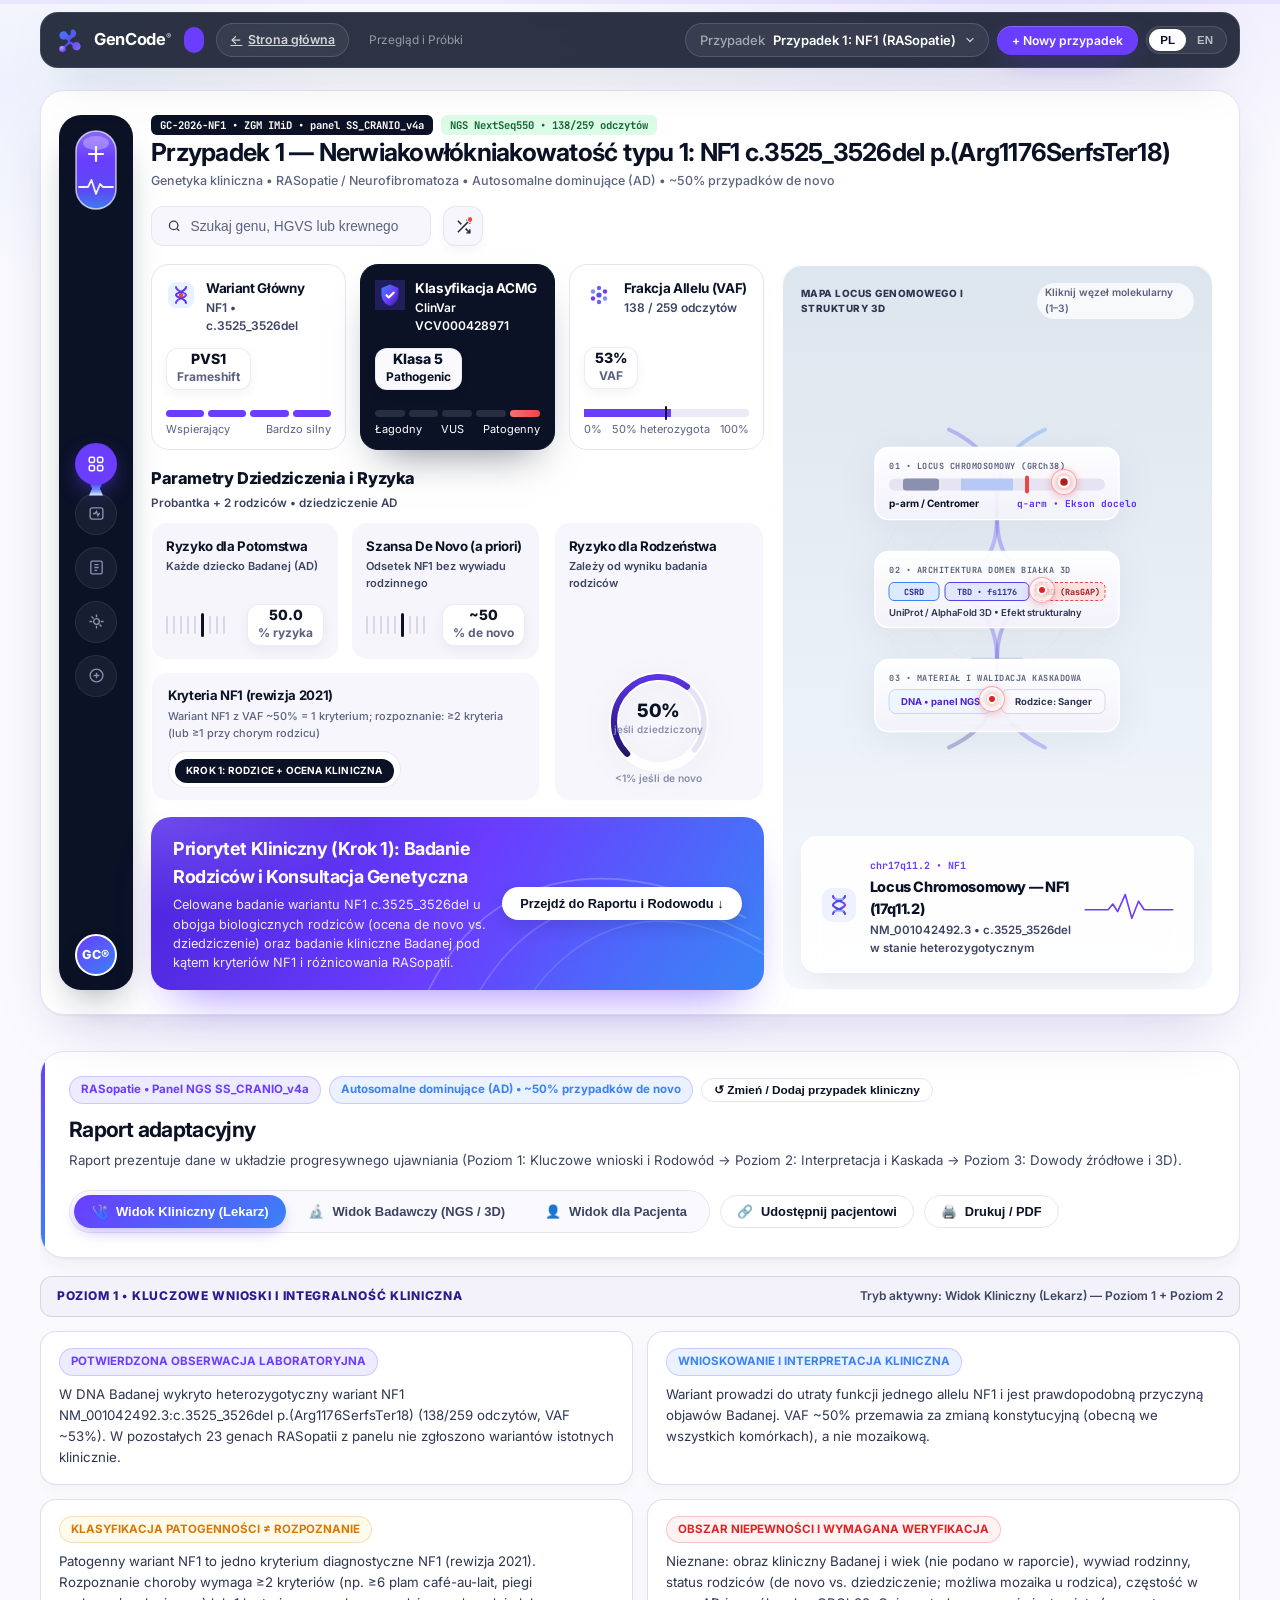
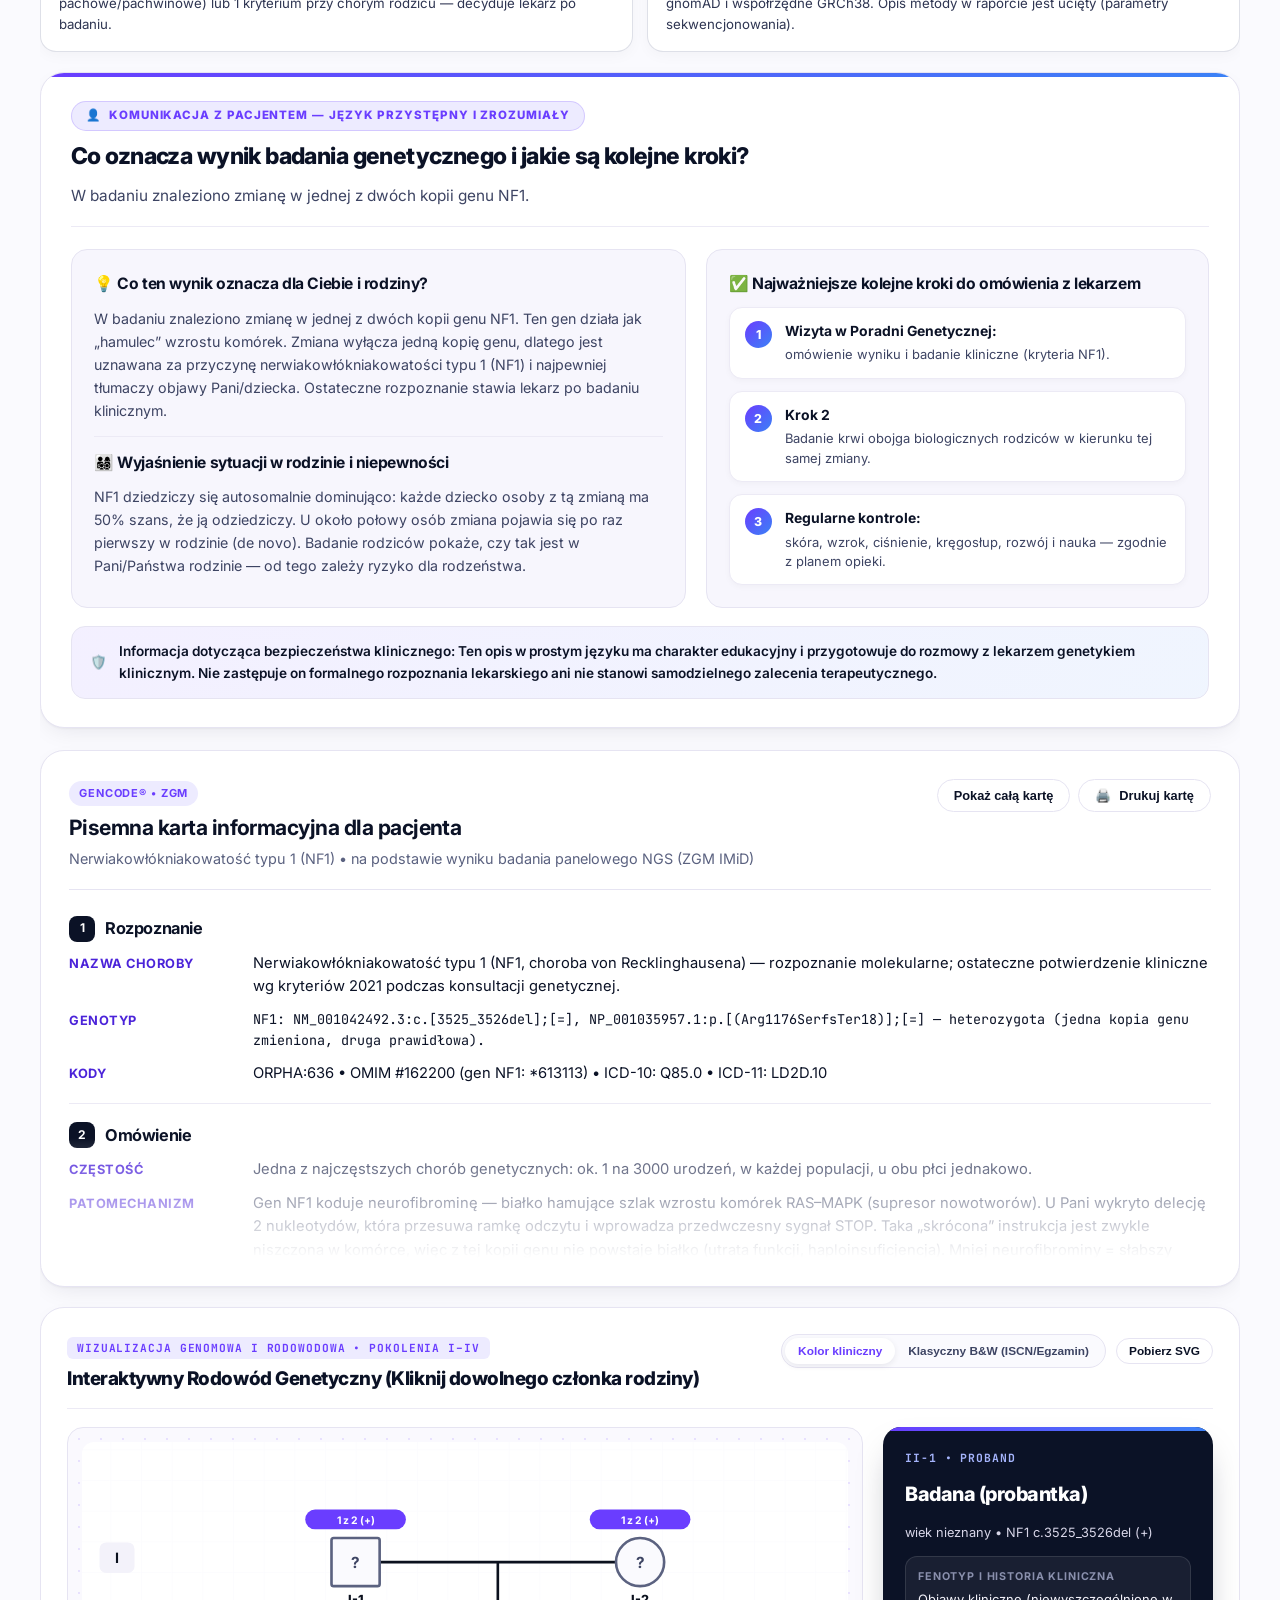
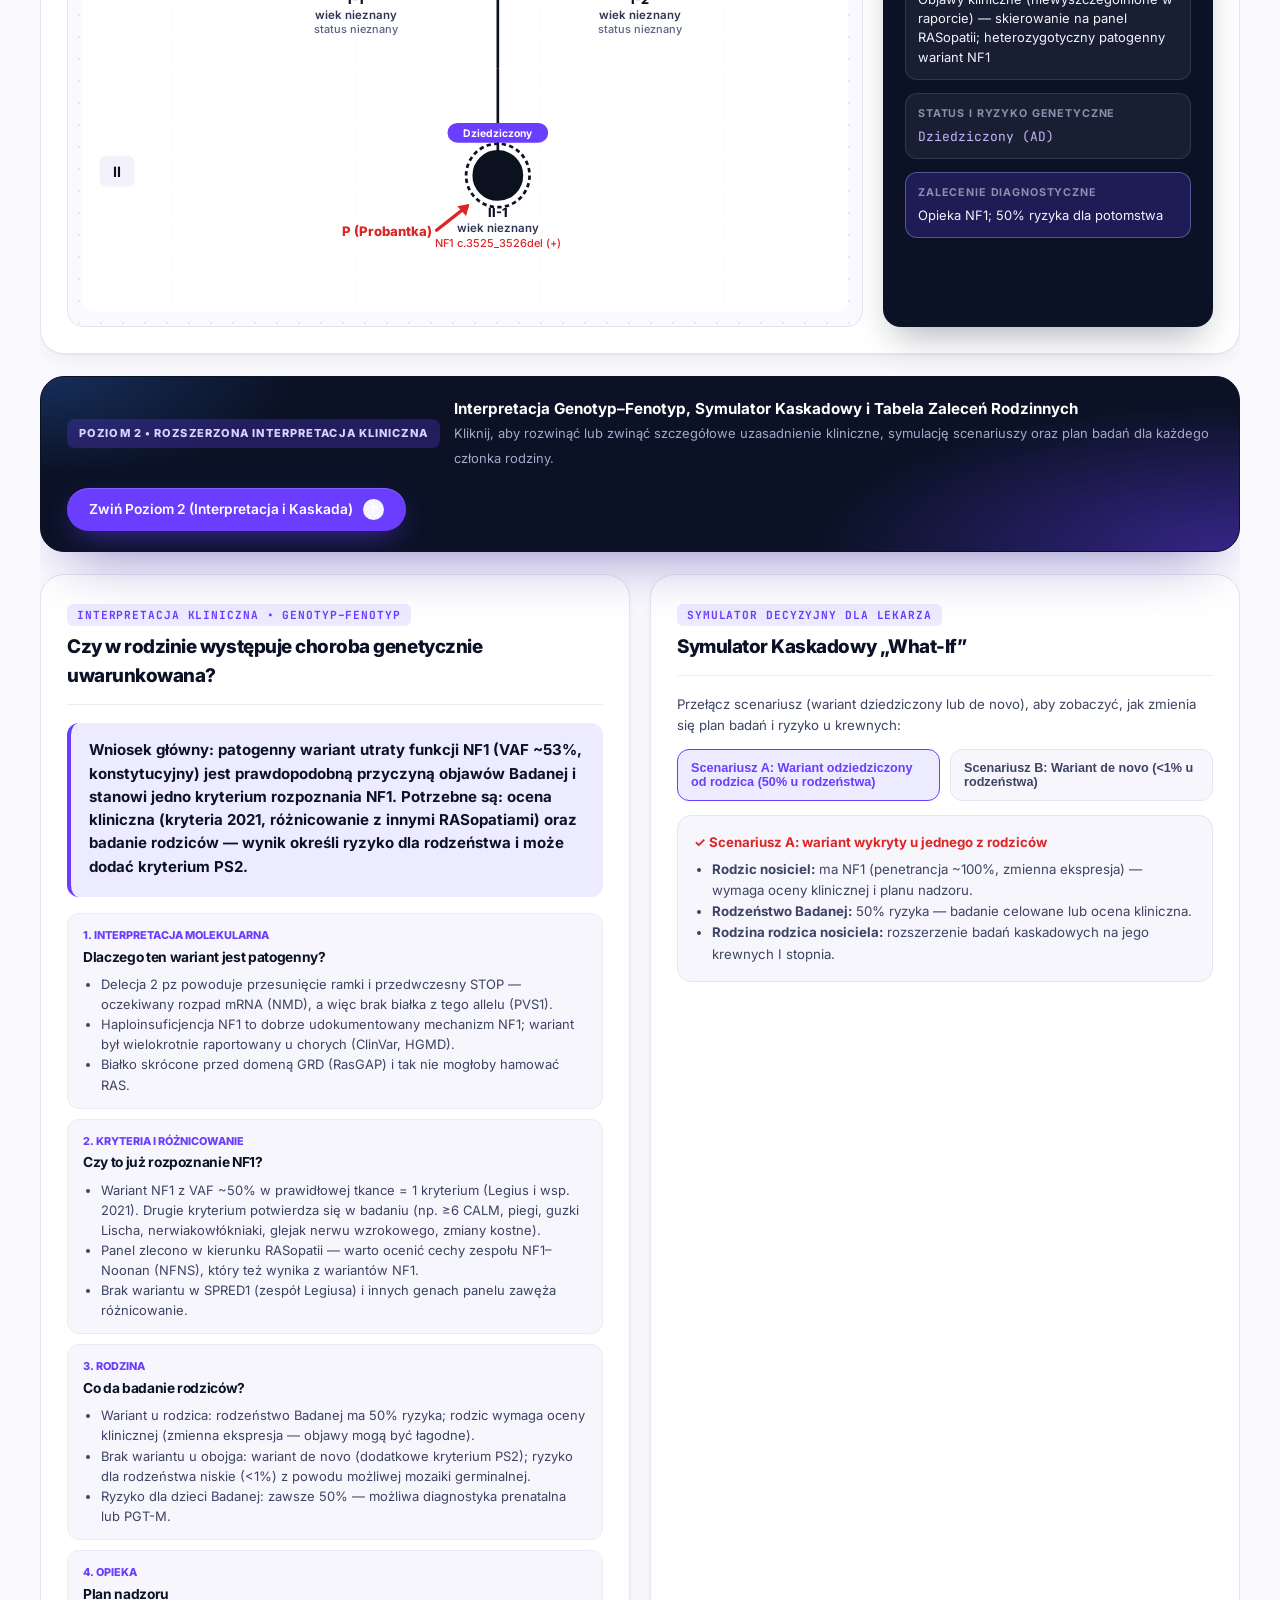
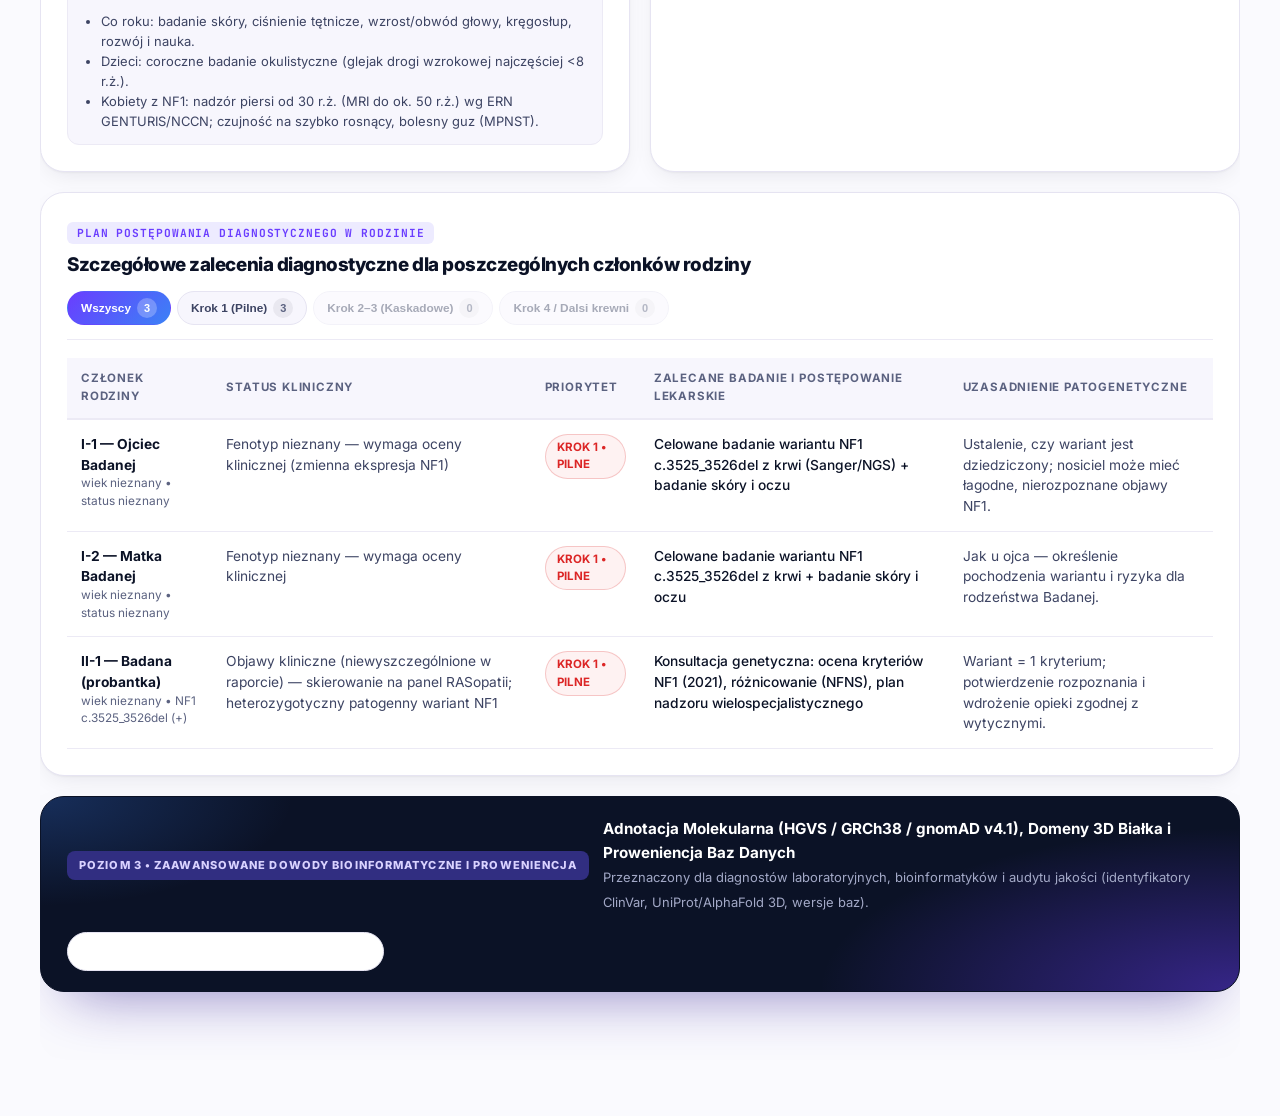
==== app.html @ 7f9340a2 "GenCode — aktualizacja strony (2026-11-07 17:16) Co-Authored-By: Claude Opus 5.5 <noreply@anthropic." ====
<!DOCTYPE html>
<html lang="pl">
<head>
  <meta charset="UTF-8" />
  <meta name="robots" content="noindex, nofollow">

  <meta name="viewport" content="width=device-width, initial-scale=1.0" />
  <title>GenCode® — Clinical Genomic Dashboard &amp; Adaptive Reporting</title>
  <link rel="preconnect" href="https://fonts.googleapis.com">
  <link rel="preconnect" href="https://fonts.gstatic.com" crossorigin>
  <link href="https://fonts.googleapis.com/css2?family=Inter:wght@300;400;500;600;700;800&family=JetBrains+Mono:wght@400;500;600;700&display=swap" rel="stylesheet">
  <link rel="stylesheet" href="./styles.css?v=gencode9" />
  <link rel="stylesheet" href="./theme-landing.css?v=5" />
</head>
<body class="mydna-body" data-scroll-dir="down">
  <!-- Top Scroll Progress Bar -->
  <div class="scroll-progress-track" aria-hidden="true">
    <div id="scroll-progress-bar" class="scroll-progress-bar"></div>
  </div>

  <!-- 3D Architectural Fluted Column Studio Backdrop -->
  <div class="mydna-studio-backdrop" aria-hidden="true">
    <div class="mydna-fluted-wall"></div>
    <div class="mydna-pillar mydna-pillar-left"></div>
    <div class="mydna-pillar mydna-pillar-left-sm"></div>
    <div class="mydna-pillar mydna-pillar-right"></div>
  </div>

  <div class="mydna-page-wrapper">
    <!-- =====================================================================
         UNIFIED GENCODE APPLICATION TOPBAR & BREADCRUMB NAVIGATION
         ===================================================================== -->
    <header class="mydna-utility-bar" aria-label="Workspace Navigation">
      <div class="mydna-util-left">
        <a href="./index.html" class="gc-nav-logo" aria-label="GenCode — strona główna">
          <svg viewBox="0 0 64 64" fill="none" aria-hidden="true"><defs><linearGradient id="gcn1" x1="10" y1="6" x2="54" y2="58" gradientUnits="userSpaceOnUse"><stop offset="0" stop-color="#3B82F6"/><stop offset=".55" stop-color="#5B4BF0"/><stop offset="1" stop-color="#8B6BFF"/></linearGradient><radialGradient id="gcn2" cx="35%" cy="30%" r="70%"><stop offset="0" stop-color="#B8A6FF"/><stop offset="1" stop-color="#6A3DFF"/></radialGradient></defs><path d="M35 8C39.97 8 44 12.03 44 17C44 20.4 42.1 23.35 39.3 24.88C34.2 27.65 30.8 30.1 29.8 32.8C29.1 34.7 31.8 37.2 37.8 38.6C40.1 37.2 42.8 36.5 45.5 36.8C50.4 37.4 54.2 41.6 54 46.6C53.8 51.8 49.4 55.9 44.2 55.6C39.6 55.3 36 51.7 35.5 47.2C34.8 41.2 30.5 39.2 26.2 42.5L21.5 47.2C20.2 48.5 18.2 48.2 17.4 46.8C16.7 45.6 17.2 44.1 18.5 43.1L23.5 38.8C26.5 36.1 25.5 31.8 20.2 30.2C18.2 31.1 15.9 31.5 13.5 31.1C8.3 30.2 4.8 25.2 5.7 20C6.6 14.8 11.6 11.3 16.8 12.2C20.2 12.8 22.9 15.1 24.1 18.1C25.8 22.2 29.5 22.1 31.8 18.2C31.2 16.9 31 15.5 31.2 14C31.7 10.5 33.1 8 35 8Z" fill="url(#gcn1)"/><circle cx="12.5" cy="52.5" r="7.5" fill="url(#gcn2)"/></svg>
          <b>GenCode<sup>®</sup></b>
        </a>
        <span class="gc-role-badge" id="gc-role-badge" hidden></span>
        <a href="./index.html" class="mydna-back-lp-pill" title="Powrót na stronę informacyjną GenCode®">
          <span>←</span>
          <span data-i18n="nav_lp">Strona główna</span>
        </a>

        <!-- Contextual Breadcrumb Trail -->
        <nav class="gc-breadcrumbs" aria-label="Breadcrumb">
          <span class="gc-bc-item" data-i18n="bc_workspace">GenCode® Workspace</span>
          <span class="gc-bc-sep" aria-hidden="true">/</span>
          <span class="gc-bc-item" id="bc-module-name" data-i18n="bc_module_overview">Przegląd i Próbki</span>
          <span class="gc-bc-sep" aria-hidden="true">/</span>
          <span class="gc-bc-item gc-bc-active" id="bc-active-case">Przypadek 1 (NF1 c.3525_3526del)</span>
        </nav>
      </div>

      <!-- Case Switcher & Actions -->
      <div class="mydna-util-right">
        <details class="gc-case-menu" id="gc-case-menu">
          <summary aria-label="Wybór przypadku klinicznego">
            <span class="gc-case-menu-k" data-i18n="case_menu_label">Przypadek</span>
            <span class="gc-case-menu-cur" id="gc-case-current">Przypadek 1: NF1 (RASopatie)</span>
            <svg width="12" height="12" viewBox="0 0 24 24" fill="none" stroke="currentColor" stroke-width="2.5" stroke-linecap="round" aria-hidden="true"><path d="M6 9l6 6 6-6"/></svg>
          </summary>
        <div class="mydna-quick-case-strip" role="group" aria-label="Wybór przypadku klinicznego">
          <button type="button" class="mydna-case-chip active" data-load-case="nf1">
            <span>🧠</span>
            <span data-i18n="tpl_nf1_short">Przypadek 1: NF1 (RASopatie)</span>
          </button>
          <button type="button" class="mydna-case-chip" data-load-case="pten">
            <span>🧩</span>
            <span data-i18n="tpl_pten_short">Przypadek 2: PTEN (zespół Cowdena)</span>
          </button>
        </div>
        </details>

        <button id="btn-open-case-modal" class="btn-accent-pill" type="button" style="padding: 7px 15px; font-size: 0.76rem;">
          <span data-i18n="btn_add_case_top">+ Nowy przypadek</span>
        </button>

        <div class="lang-switch" role="group" aria-label="Language switch">
          <button id="lang-pl" class="lang-btn active" type="button">PL</button>
          <button id="lang-en" class="lang-btn" type="button">EN</button>
        </div>
      </div>
    </header>

    <!-- =====================================================================
         GENCODE GLASSMORPHIC MONITOR ON 3D PEDESTAL
         (Preserves Reference UX/UI Architecture, Adapted 100% to GenCode Genomics)
         ===================================================================== -->
    <!-- Empty workspace (role entry without a case) -->
    <section id="gc-empty" class="gc-empty" hidden>
      <div class="gc-empty-card" data-for="clinician">
        <span class="gc-empty-kicker" data-i18n="empty_cl_kicker">WORKSPACE KLINICYSTY</span>
        <h2 data-i18n="empty_cl_title">Dodaj przypadek do analizy</h2>
        <p data-i18n="empty_cl_text">Wklej opis wywiadu lub wynik badania genetycznego — GenCode® przygotuje analizę, rodowód i raport dla pacjenta.</p>
        <div class="gc-empty-actions">
          <button type="button" id="btn-empty-add" class="btn-accent-pill" data-i18n="empty_cl_btn">+ Dodaj nowy przypadek</button>
        </div>
        <div id="gc-my-cases-list" class="gc-my-cases"></div>
        <p class="gc-empty-note" data-i18n="empty_cl_note">Przypadki zapisują się tylko w tej przeglądarce. Raport przekażesz pacjentowi przyciskiem „Udostępnij pacjentowi”.</p>
      </div>
      <div class="gc-empty-card" data-for="patient">
        <span class="gc-empty-kicker" data-i18n="empty_pt_kicker">STREFA PACJENTA</span>
        <h2 data-i18n="empty_pt_title">Otwórz swój raport</h2>
        <p data-i18n="empty_pt_text">Wklej link do raportu otrzymany od lekarza albo wybierz plik raportu (.gencode.json).</p>
        <div class="gc-share-open">
          <input id="gc-share-input" type="text" inputmode="url" autocomplete="off" placeholder="https://…?role=patient#r=…" aria-label="Link do raportu">
          <button type="button" id="btn-open-shared" class="btn-accent-pill" data-i18n="empty_pt_btn">Otwórz raport</button>
        </div>
        <label class="gc-file-btn"><input id="gc-share-file" type="file" accept=".json,application/json" hidden><span data-i18n="empty_pt_file">lub wybierz plik raportu</span></label>
        <p id="gc-share-error" class="gc-case-error" role="alert" hidden></p>
        <p class="gc-empty-note" data-i18n="empty_pt_note">Raport ma charakter informacyjny i nie zastępuje rozmowy z lekarzem genetykiem.</p>
      </div>
    </section>

    <section id="overview-pedestal-section" class="mydna-pedestal-stage" aria-label="GenCode Genomic Telemetry Monitor">
      <div class="mydna-glass-bezel">
        <div class="mydna-glass-screen">
          <!-- 1. LEFT VERTICAL MODULE SIDEBAR RAIL -->
          <aside class="mydna-sidebar" aria-label="Moduły GenCode">
            <!-- Glowing Blue-Violet GenCode Molecular Capsule Logo -->
            <a href="./index.html" class="mydna-capsule-logo" title="GenCode® — Strona główna">
              <svg viewBox="0 0 44 82" fill="none" xmlns="http://www.w3.org/2000/svg">
                <defs>
                  <linearGradient id="capsule-grad" x1="22" y1="0" x2="22" y2="82" gradientUnits="userSpaceOnUse">
                    <stop offset="0%" stop-color="#8B6BFF" />
                    <stop offset="38%" stop-color="#6A3DFF" />
                    <stop offset="75%" stop-color="#5B4BF0" />
                    <stop offset="100%" stop-color="#3B82F6" />
                  </linearGradient>
                </defs>
                <rect x="2" y="2" width="40" height="78" rx="20" fill="url(#capsule-grad)" stroke="rgba(255,255,255,0.68)" stroke-width="1.5"/>
                <ellipse cx="22" cy="14" rx="13" ry="7" fill="rgba(255,255,255,0.28)" />
                <path d="M22 18V32M15 25H29" stroke="#FFFFFF" stroke-width="2.2" stroke-linecap="round"/>
                <path d="M5 58H14L17.5 51L22 65L26 55L29 58H39" stroke="#FFFFFF" stroke-width="1.8" stroke-linecap="round" stroke-linejoin="round" opacity="0.92"/>
              </svg>
            </a>

            <!-- GenCode Module Navigation Stack with Liquid Metaball Active Bridge & Micro-Labels -->
            <nav class="mydna-nav-rail" aria-label="Nawigacja modułowa">
              <div class="mydna-metaball-group">
                <button type="button" class="mydna-rail-btn active" id="rail-btn-dashboard" data-module="Przegląd (Overview)" data-rail-label="Panel" title="1. Overview — Przegląd telemetrii i statusu próbki">
                  <svg width="18" height="18" viewBox="0 0 24 24" fill="none" stroke="currentColor" stroke-width="2">
                    <rect x="3" y="3" width="7" height="7" rx="2"/>
                    <rect x="14" y="3" width="7" height="7" rx="2"/>
                    <rect x="3" y="14" width="7" height="7" rx="2"/>
                    <rect x="14" y="14" width="7" height="7" rx="2"/>
                  </svg>
                </button>
                <div class="mydna-metaball-neck" aria-hidden="true"></div>
                <button type="button" class="mydna-rail-btn" id="rail-btn-pedigree" data-module="Wizualizacja Genomowa (Rodowód I–IV)" data-rail-label="Rodowód" title="2. Genomic Visualization — Interaktywny Rodowód I–IV">
                  <svg width="17" height="17" viewBox="0 0 24 24" fill="none" stroke="currentColor" stroke-width="1.9">
                    <rect x="3" y="4" width="18" height="16" rx="3"/>
                    <path d="M7 12h3l2-3 2 6 2-3h1"/>
                  </svg>
                </button>
              </div>

              <button type="button" class="mydna-rail-btn" id="rail-btn-patient" data-module="Raport Adaptacyjny (Poziom 1–3)" data-rail-label="Raport" title="3. Adaptive Reports — Raport Kliniczny / Badawczy / Pacjenta">
                <svg width="17" height="17" viewBox="0 0 24 24" fill="none" stroke="currentColor" stroke-width="1.9">
                  <rect x="4" y="3" width="16" height="18" rx="2"/>
                  <path d="M9 8h6M9 12h6M9 16h4"/>
                </svg>
              </button>

              <button type="button" class="mydna-rail-btn" id="rail-btn-doctor" data-module="Interpretacja i Symulator Kaskadowy" data-rail-label="Kaskada" title="4. Interpretation & Cascade Simulator — Analiza Guz vs. Krew i Plan Rodzinny">
                <svg width="17" height="17" viewBox="0 0 24 24" fill="none" stroke="currentColor" stroke-width="1.9">
                  <path d="M12 2v4M12 18v4M4.93 4.93l2.83 2.83M16.24 16.24l2.83 2.83M2 12h4M18 12h4"/>
                  <circle cx="12" cy="12" r="4"/>
                </svg>
              </button>

              <button type="button" class="mydna-rail-btn" id="rail-btn-add" data-module="Rejestracja Próbki / Przypadku" data-rail-label="Próbki" title="5. Samples & Cases — Dodaj lub zmień przypadek kliniczny">
                <svg width="17" height="17" viewBox="0 0 24 24" fill="none" stroke="currentColor" stroke-width="1.9">
                  <path d="M12 21a9 9 0 1 0 0-18 9 9 0 0 0 0 18Z"/>
                  <path d="M8 12h8M12 8v8"/>
                </svg>
              </button>
            </nav>

            <!-- Bottom GenCode System Status Emblem (No Person Photo) -->
            <div class="mydna-avatar-wrap" title="GenCode® Clinical Decision Support Engine v4">
              <div class="mydna-avatar-img" style="display:flex; align-items:center; justify-content:center; background:linear-gradient(135deg, #0B1226 0%, #6A3DFF 100%); color:#FFFFFF; font-family:'Inter',sans-serif; font-size:0.78rem; font-weight:800; letter-spacing:0.03em;">
                GC®
              </div>
            </div>
          </aside>

          <!-- 2. MAIN GLASS DASHBOARD CONTENT AREA (GenCode Genomic Telemetry) -->
          <div class="mydna-main-area">
            <!-- Top Case Header & Genomic Search Bar -->
            <div class="mydna-topbar">
              <div class="mydna-greeting">
                <div style="display:flex; align-items:center; gap:8px; flex-wrap:wrap; margin-bottom:3px;">
                  <span class="gc-sample-pill" id="mydna-sample-code">GC-2026-Z11 • SMP-FFPE-8841</span>
                  <span class="gc-qc-pill" id="mydna-qc-pill">QC PASS • 540× NGS</span>
                </div>
                <h1 id="mydna-greeting-title">Przypadek 1 — Nerwiakowłókniakowatość typu 1: NF1 c.3525_3526del p.(Arg1176SerfsTer18)</h1>
                <p id="mydna-greeting-sub">Genetyka kliniczna • RASopatie / Neurofibromatoza • Autosomalne dominujące (AD)</p>
              </div>

              <div class="mydna-topbar-right">
                <label class="mydna-search-box" for="mydna-search-input">
                  <svg width="16" height="16" viewBox="0 0 24 24" fill="none" stroke="#374151" stroke-width="2.2">
                    <circle cx="11" cy="11" r="7"/>
                    <path d="M20 20l-3.5-3.5"/>
                  </svg>
                  <input id="mydna-search-input" type="search" placeholder="Szukaj genu, HGVS lub krewnego (np. I-1, NF1, PTEN)..." autocomplete="off" />
                </label>

                <button type="button" class="mydna-bell-btn" id="btn-trigger-case-switch" title="Przełącz przypadek (NF1 ↔ PTEN)">
                  <svg width="17" height="17" viewBox="0 0 24 24" fill="none" stroke="#1F2937" stroke-width="2">
                    <path d="M16 3h5v5M4 20L21 3M21 16v5h-5M15 15l6 6M4 4l5 5"/>
                  </svg>
                  <span class="mydna-bell-dot"></span>
                </button>
              </div>
            </div>

            <!-- 2-COLUMN BENTO STAGE (Left Genomic/Pedigree Telemetry + Right 3D Anatomy Locus Map) -->
            <div class="mydna-bento-stage">
              <!-- LEFT COLUMN -->
              <div class="mydna-left-col">
                <!-- Row 1: 3 Primary Variant & Classification Telemetry Cards -->
                <div class="mydna-vitals-row">
                  <!-- Card 1: Primary Variant & Consequence -->
                  <article class="mydna-vital-card" id="vital-card-temp" title="Kliknij, aby przejść do szczegółów wariantu">
                    <div class="mydna-vital-head">
                      <div class="mydna-vital-icon">
                        <svg width="26" height="26" viewBox="0 0 26 26" fill="none" aria-hidden="true">
                          <rect width="26" height="26" rx="8" fill="#DBEAFE" opacity="0.65"/>
                          <path d="M8 5C8 10 18 10 18 13C18 16 8 16 8 21" stroke="#6A3DFF" stroke-width="2" stroke-linecap="round"/>
                          <path d="M18 5C18 10 8 10 8 13C8 16 18 16 18 21" stroke="#5A2FF0" stroke-width="2" stroke-linecap="round"/>
                          <circle cx="13" cy="13" r="2.3" fill="#EF4444"/>
                        </svg>
                      </div>
                      <div>
                        <h3 id="vital-1-title">Wariant Główny</h3>
                        <span id="vital-1-sub">NF1 • c.3525_3526del</span>
                      </div>
                    </div>
                    <div class="mydna-vital-Foot">
                      <div class="gc-viz" aria-hidden="true"></div>
                      <div class="mydna-vital-badge">
                        <strong id="vital-1-val">PVS1</strong>
                        <small id="vital-1-unit">Stop-Gain</small>
                      </div>
                    </div>
                  </article>

                  <!-- Card 2: ACMG / ClinVar Classification (Elevated White Card) -->
                  <article class="mydna-vital-card mydna-vital-card-elevated" id="vital-card-hr" title="Kliknij, aby otworzyć kryteria ACMG i ClinVar">
                    <div class="mydna-vital-head">
                      <div class="mydna-vital-icon">
                        <svg width="26" height="26" viewBox="0 0 26 26" fill="none" aria-hidden="true">
                          <defs>
                            <linearGradient id="acmgShieldGrad" x1="0%" y1="0%" x2="100%" y2="100%">
                              <stop offset="0%" stop-color="#3B82F6"/>
                              <stop offset="55%" stop-color="#6A3DFF"/>
                              <stop offset="100%" stop-color="#2E1A8F"/>
                            </linearGradient>
                          </defs>
                          <path d="M13 2.5L21.5 6V12.5C21.5 18.2 17.9 22.4 13 24C8.1 22.4 4.5 18.2 4.5 12.5V6L13 2.5Z" fill="url(#acmgShieldGrad)"/>
                          <path d="M9.5 13.2L11.8 15.5L16.8 10.5" stroke="#FFFFFF" stroke-width="2.1" stroke-linecap="round" stroke-linejoin="round"/>
                        </svg>
                      </div>
                      <div>
                        <h3 id="vital-2-title">Klasyfikacja ACMG</h3>
                        <span id="vital-2-sub">ClinVar VCV000428971</span>
                      </div>
                    </div>
                    <div class="mydna-vital-Foot">
                      <div class="gc-viz" aria-hidden="true"></div>
                      <div class="mydna-vital-badge mydna-vital-badge-soft">
                        <strong id="vital-2-val">Klasa 5</strong>
                        <small id="vital-2-unit">Pathogenic</small>
                      </div>
                    </div>
                  </article>

                  <!-- Card 3: Sample Origin & Germline Prior Probability -->
                  <article class="mydna-vital-card" id="vital-card-glucose" title="Kliknij, aby przejść do symulatora kaskadowego">
                    <div class="mydna-vital-head">
                      <div class="mydna-vital-icon">
                        <svg width="26" height="26" viewBox="0 0 26 26" fill="none">
                          <circle cx="13" cy="13" r="2.6" fill="#5B4BF0"/>
                          <circle cx="13" cy="6" r="2.2" fill="#6366F1"/>
                          <circle cx="13" cy="20" r="2.2" fill="#6366F1"/>
                          <circle cx="7" cy="9.5" r="2.2" fill="#818CF8"/>
                          <circle cx="19" cy="9.5" r="2.2" fill="#6A3DFF"/>
                          <circle cx="7" cy="16.5" r="2.2" fill="#6A3DFF"/>
                          <circle cx="19" cy="16.5" r="2.2" fill="#818CF8"/>
                        </svg>
                      </div>
                      <div>
                        <h3 id="vital-3-title">Frakcja Allelu (VAF)</h3>
                        <span id="vital-3-sub">138 / 259 odczytów</span>
                      </div>
                    </div>
                    <div class="mydna-vital-Foot">
                      <div class="gc-viz" aria-hidden="true"></div>
                      <div class="mydna-vital-badge">
                        <strong id="vital-3-val">70–75%</strong>
                        <small id="vital-3-unit">a priori</small>
                      </div>
                    </div>
                  </article>
                </div>

                <!-- Row 2: Molecular & Pedigree Parameters Section -->
                <div class="mydna-conditions-block">
                  <div class="mydna-conditions-header">
                    <div>
                      <h2 id="conditions-heading">Parametry Molekularne i Rodowodowe</h2>
                      <span id="conditions-subcount">4 pokolenia (I–IV) • 14 członków rodziny • 2 tory genetyczne</span>
                    </div>
                  </div>

                  <div class="mydna-conditions-grid">
                    <!-- Left Sub-Column (gnomAD Rarity + 3D Protein Truncation + Dual-Track Inheritance Pill) -->
                    <div class="mydna-cond-left-stack">
                      <div class="mydna-cond-pair">
                        <!-- Sub-Card 1: Population Frequency (gnomAD v4) -->
                        <article class="mydna-cond-card">
                          <div class="mydna-cond-top">
                            <h4 id="cond-1-title">Częstość gnomAD v4</h4>
                            <span id="cond-1-sub">Kryterium PM2_Supporting</span>
                          </div>
                          <div class="mydna-cond-ruler-row">
                            <div class="mydna-ruler-bars" id="cond-1-ruler" aria-hidden="true">
                              <span></span><span class="active"></span><span></span><span></span><span></span><span></span><span></span><span></span><span></span>
                            </div>
                            <div class="mydna-vital-badge">
                              <strong id="cond-1-val">0.0014</strong>
                              <small id="cond-1-unit">% AF</small>
                            </div>
                          </div>
                        </article>

                        <!-- Sub-Card 2: 3D Protein Structure Truncation -->
                        <article class="mydna-cond-card">
                          <div class="mydna-cond-top">
                            <h4 id="cond-2-title">Struktura Białka 3D</h4>
                            <span id="cond-2-sub">Kodon STOP: aa 1203 / 1863</span>
                          </div>
                          <div class="mydna-cond-ruler-row">
                            <div class="mydna-ruler-bars" id="cond-2-ruler" aria-hidden="true">
                              <span></span><span></span><span></span><span></span><span></span><span></span><span class="active"></span><span></span><span></span>
                            </div>
                            <div class="mydna-vital-badge">
                              <strong id="cond-2-val">-35.4</strong>
                              <small id="cond-2-unit">% łańcucha</small>
                            </div>
                          </div>
                        </article>
                      </div>

                      <!-- Wide Pill Card: Inheritance Model & 2nd Family Track -->
                      <article class="mydna-sleep-card">
                        <div>
                          <h4 id="cond-sleep-title">Model Dziedziczenia i II Tor w Rodzinie</h4>
                          <span id="cond-sleep-sub">AD (niepełna penetracja) + 3× poronienie samoistne (II-6)</span>
                        </div>
                        <div class="mydna-sleep-track">
                          <span class="mydna-sleep-pill" id="cond-sleep-pill">KROK 1: RODZICE + OCENA KLINICZNA</span>
                        </div>
                      </article>
                    </div>

                    <!-- Right Tall Cascade Testing Risk Card with Circular Arc Gauge -->
                    <article class="mydna-activity-card">
                      <div class="mydna-cond-top">
                        <h4 id="cond-act-title">Ryzyko Kaskadowe</h4>
                        <span id="cond-act-sub">Krewni I stopnia (jeśli krew +)</span>
                      </div>

                      <div class="mydna-gauge-wrap">
                        <svg class="mydna-gauge-svg" viewBox="0 0 130 130">
                          <defs>
                            <linearGradient id="mydna-arc-grad" x1="0%" y1="100%" x2="100%" y2="0%">
                              <stop offset="0%" stop-color="#6A3DFF"/>
                              <stop offset="60%" stop-color="#2E1A8F"/>
                              <stop offset="100%" stop-color="#0B1226"/>
                            </linearGradient>
                          </defs>
                          <circle cx="65" cy="65" r="48" fill="none" stroke="rgba(255,255,255,0.85)" stroke-width="10"/>
                          <circle
                            cx="65"
                            cy="65"
                            r="48"
                            fill="none"
                            stroke="#E6E4F2"
                            stroke-width="6"
                            stroke-dasharray="220 302"
                            stroke-dashoffset="0"
                            stroke-linecap="round"
                            transform="rotate(135 65 65)"
                          />
                          <circle
                            id="mydna-activity-arc"
                            cx="65"
                            cy="65"
                            r="48"
                            fill="none"
                            stroke="url(#mydna-arc-grad)"
                            stroke-width="6.5"
                            stroke-dasharray="145 302"
                            stroke-dashoffset="0"
                            stroke-linecap="round"
                            transform="rotate(135 65 65)"
                          />
                        </svg>
                        <div class="mydna-gauge-center">
                          <strong id="cond-act-val">50%</strong>
                          <small id="cond-act-unit">Ryzyko AD</small>
                        </div>
                        <div class="mydna-gauge-Target" id="cond-act-target">4 krewnych I° w Kroku 2–3</div>
                      </div>
                    </article>
                  </div>
                </div>

                <!-- Row 3: Clinical Priority Action Banner -->
                <div class="mydna-relax-banner">
                  <svg class="mydna-relax-waves" viewBox="0 0 400 120" fill="none" aria-hidden="true">
                    <path d="M180 120 C220 40, 300 20, 400 70" stroke="rgba(255,255,255,0.22)" stroke-width="1.2"/>
                    <path d="M210 130 C250 55, 320 35, 410 85" stroke="rgba(255,255,255,0.16)" stroke-width="1.2"/>
                    <path d="M240 140 C280 70, 345 50, 420 100" stroke="rgba(255,255,255,0.12)" stroke-width="1.2"/>
                  </svg>
                  <div class="mydna-relax-text" style="max-width: 390px;">
                    <h3 id="relax-banner-title">Priorytet Kliniczny (Krok 1): Badanie Rodziców i Konsultacja Genetyczna</h3>
                    <p id="relax-banner-desc">
                      Celowane badanie wariantu NF1 c.3525_3526del u obojga biologicznych rodziców oraz badanie kliniczne Badanej pod kątem kryteriów NF1.
                    </p>
                  </div>
                  <button type="button" class="mydna-relax-btn" id="btn-relax-action">
                    Przejdź do Raportu i Rodowodu ↓
                  </button>
                </div>
              </div>

              <!-- RIGHT COLUMN: GENCODE 3D GENOMIC LOCUS & PROTEIN DOMAIN ARCHITECTURE VIEWER (NO PERSON) -->
              <div class="mydna-anatomy-col">
                <div class="mydna-anatomy-stage">
                  <div class="gc-anat-header">
                    <span class="gc-anat-tag" id="anatomy-stage-tag">MAPA LOCUS GENOMOWEGO I STRUKTURY 3D</span>
                    <span class="gc-anat-hint" data-i18n="anat_click_hint">Kliknij węzeł molekularny (1–3)</span>
                  </div>

                  <div class="mydna-body-figure-wrap gc-molecular-stage-wrap">
                    <!-- Clean Vector Genomic & 3D Protein Domain Architecture Diagram -->
                    <svg
                      class="gc-molecular-locus-svg"
                      viewBox="0 0 280 370"
                      fill="none"
                      xmlns="http://www.w3.org/2000/svg"
                      aria-label="Schemat locus chromosomowego, architektury domen białkowych 3D i materiału diagnostycznego"
                    >
                      <defs>
                        <linearGradient id="gcHelixRailA" x1="0" y1="0" x2="280" y2="370" gradientUnits="userSpaceOnUse">
                          <stop offset="0%" stop-color="#6A3DFF"/>
                          <stop offset="55%" stop-color="#4F46E5"/>
                          <stop offset="100%" stop-color="#0B1226"/>
                        </linearGradient>
                        <linearGradient id="gcHelixRailB" x1="280" y1="0" x2="0" y2="370" gradientUnits="userSpaceOnUse">
                          <stop offset="0%" stop-color="#38BDF8"/>
                          <stop offset="50%" stop-color="#6A3DFF"/>
                          <stop offset="100%" stop-color="#6366F1"/>
                        </linearGradient>
                        <linearGradient id="gcNodeCardBg" x1="0" y1="0" x2="0" y2="1">
                          <stop offset="0%" stop-color="#FFFFFF" stop-opacity="0.96"/>
                          <stop offset="100%" stop-color="#F3F2FA" stop-opacity="0.92"/>
                        </linearGradient>
                      </defs>

                      <!-- Subtle Scientific Grid Rings -->
                      <circle cx="140" cy="185" r="118" stroke="#D8D6E8" stroke-opacity="0.45" stroke-dasharray="3 5"/>
                      <circle cx="140" cy="185" r="78" stroke="#D8D6E8" stroke-opacity="0.35"/>

                      <!-- Vertical 3D Double-Helix Backbone Connecting the 3 Molecular Tiers -->
                      <path
                        d="M92 26 C188 72, 92 138, 188 185 C92 232, 188 298, 92 344"
                        stroke="url(#gcHelixRailA)"
                        stroke-width="4"
                        stroke-linecap="round"
                        opacity="0.32"
                      />
                      <path
                        d="M188 26 C92 72, 188 138, 92 185 C188 232, 92 298, 188 344"
                        stroke="url(#gcHelixRailB)"
                        stroke-width="4"
                        stroke-linecap="round"
                        opacity="0.32"
                      />

                      <!-- Base-Pair Rungs Across the Helix -->
                      <g stroke="#8A90AD" stroke-width="1.5" stroke-linecap="round" opacity="0.4">
                        <line x1="108" y1="48" x2="172" y2="48"/>
                        <line x1="115" y1="115" x2="165" y2="115"/>
                        <line x1="106" y1="158" x2="174" y2="158"/>
                        <line x1="106" y1="214" x2="174" y2="214"/>
                        <line x1="115" y1="255" x2="165" y2="255"/>
                        <line x1="108" y1="322" x2="172" y2="322"/>
                      </g>

                      <!-- TIER 1: CHROMOSOMAL LOCUS & EXON MAP -->
                      <g transform="translate(18, 44)">
                        <rect width="244" height="72" rx="14" fill="url(#gcNodeCardBg)" stroke="#FFFFFF" stroke-width="1.5"/>
                        <text x="14" y="21" fill="#5B6280" font-family="JetBrains Mono, monospace" font-size="8.5" font-weight="700" letter-spacing="0.06em">01 • LOCUS CHROMOSOMOWY (GRCh38)</text>
                        <!-- Chromosome Ideogram Bar -->
                        <rect x="14" y="31" width="216" height="12" rx="6" fill="#E6E4F2"/>
                        <rect x="28" y="31" width="36" height="12" rx="3" fill="#8A90AD"/>
                        <rect x="86" y="31" width="52" height="12" fill="#3B82F6" opacity="0.28"/>
                        <!-- Variant Locus Marker Line -->
                        <rect x="150" y="28" width="4" height="18" rx="2" fill="#EF4444"/>
                        <text x="14" y="59" fill="#0B1226" font-family="Inter, sans-serif" font-size="10" font-weight="700">p-arm / Centromer</text>
                        <text x="142" y="59" fill="#5A2FF0" font-family="JetBrains Mono, monospace" font-size="9.5" font-weight="700">q-arm • Ekson docelowy</text>
                      </g>

                      <!-- TIER 2: 3D PROTEIN DOMAIN ARCHITECTURE & STOP-GAIN / FOLDING SITE -->
                      <g transform="translate(18, 148)">
                        <rect width="244" height="76" rx="14" fill="url(#gcNodeCardBg)" stroke="#FFFFFF" stroke-width="1.5"/>
                        <text x="14" y="21" fill="#5B6280" font-family="JetBrains Mono, monospace" font-size="8.5" font-weight="700" letter-spacing="0.06em">02 • ARCHITEKTURA DOMEN BIAŁKA 3D</text>
                        <!-- Domain Pills -->
                        <rect x="14" y="31" width="50" height="18" rx="5" fill="#DBEAFE" stroke="#3B82F6" stroke-width="1"/>
                        <text x="39" y="43" text-anchor="middle" fill="#2E1A8F" font-family="JetBrains Mono, monospace" font-size="8.5" font-weight="700" id="lm-d1">RING/TMD</text>

                        <rect x="70" y="31" width="84" height="18" rx="5" fill="#E0E7FF" stroke="#4F46E5" stroke-width="1"/>
                        <text x="112" y="43" text-anchor="middle" fill="#312E81" font-family="JetBrains Mono, monospace" font-size="8.5" font-weight="700" id="lm-d2">COILED / NBD1</text>

                        <rect x="160" y="31" width="70" height="18" rx="5" fill="#FEE2E2" stroke="#EF4444" stroke-width="1" stroke-dasharray="3 2"/>
                        <text x="195" y="43" text-anchor="middle" fill="#991B1B" font-family="JetBrains Mono, monospace" font-size="8.5" font-weight="700" id="lm-d3">BRCT / R-DOM</text>

                        <text x="14" y="64" fill="#2E3552" font-family="Inter, sans-serif" font-size="9.5" font-weight="600">UniProt / AlphaFold 3D • Efekt strukturalny</text>
                      </g>

                      <!-- TIER 3: DIAGNOSTIC MATERIAL & CASCADE VERIFICATION -->
                      <g transform="translate(18, 256)">
                        <rect width="244" height="72" rx="14" fill="url(#gcNodeCardBg)" stroke="#FFFFFF" stroke-width="1.5"/>
                        <text x="14" y="21" fill="#5B6280" font-family="JetBrains Mono, monospace" font-size="8.5" font-weight="700" letter-spacing="0.06em">03 • MATERIAŁ I WALIDACJA KASKADOWA</text>
                        <rect x="14" y="30" width="102" height="24" rx="7" fill="#EFF6FF" stroke="#BFDBFE"/>
                        <text x="65" y="45" text-anchor="middle" fill="#4B23D9" font-family="Inter, sans-serif" font-size="9.5" font-weight="700" id="lm-s1">Krew (EDTA) • NGS</text>
                        <rect x="126" y="30" width="104" height="24" rx="7" fill="#FAFAFE" stroke="#D8D6E8"/>
                        <text x="178" y="45" text-anchor="middle" fill="#2E3552" font-family="Inter, sans-serif" font-size="9.5" font-weight="700" id="lm-s2">Sanger / Kariotyp</text>
                      </g>
                    </svg>

                    <!-- Interactive Pulsing Genomic Locus Hotspots (1–3) -->
                    <button
                      type="button"
                      class="mydna-hotspot active"
                      id="hotspot-1"
                      style="top: 21.5%; left: 74%;"
                      data-hotspot-title="Locus Chromosomowy — NF1 (17q11.2)"
                      data-hotspot-sub="NM_001042492.3 • c.3525_3526del w stanie heterozygotycznym"
                      data-hotspot-locus="chr17q11.2 • NF1"
                      aria-label="Węzeł molekularny 1"
                    >
                      <span class="mydna-hotspot-ring"></span>
                      <span class="mydna-hotspot-dot"></span>
                    </button>

                    <button
                      type="button"
                      class="mydna-hotspot"
                      id="hotspot-2"
                      style="top: 50.5%; left: 66%;"
                      data-hotspot-title="Domena 3D Białka — Kodon STOP (aa 1203)"
                      data-hotspot-sub="Utrata domen C-końcowych BRCT1/BRCT2 oraz sygnału NLS (-35.4% łańcucha)"
                      data-hotspot-locus="NM_007294.4:c.3607C>T"
                      aria-label="Węzeł molekularny 2"
                    >
                      <span class="mydna-hotspot-ring"></span>
                      <span class="mydna-hotspot-dot"></span>
                    </button>

                    <button
                      type="button"
                      class="mydna-hotspot"
                      id="hotspot-3"
                      style="top: 79.5%; left: 48%;"
                      data-hotspot-title="Segregacja — Badanie Rodziców"
                      data-hotspot-sub="Ustalenie, czy wariant powstał de novo (I-1, I-2)"
                      data-hotspot-locus="de novo vs. AD"
                      aria-label="Węzeł molekularny 3"
                    >
                      <span class="mydna-hotspot-ring"></span>
                      <span class="mydna-hotspot-dot"></span>
                    </button>
                  </div>

                  <!-- Bottom Floating Glass Molecular Locus Card -->
                  <div class="mydna-anatomy-floating-card">
                    <div class="mydna-anat-card-left">
                      <div class="mydna-anat-heart-icon">
                        <svg width="34" height="34" viewBox="0 0 34 34" fill="none" aria-hidden="true">
                          <rect width="34" height="34" rx="10" fill="#EEF2FF"/>
                          <path d="M11 8C11 13 23 13 23 17C23 21 11 21 11 26" stroke="#6A3DFF" stroke-width="2.2" stroke-linecap="round"/>
                          <path d="M23 8C23 13 11 13 11 17C11 21 23 21 23 26" stroke="#4F46E5" stroke-width="2.2" stroke-linecap="round"/>
                          <line x1="13" y1="11" x2="21" y2="11" stroke="#93C5FD" stroke-width="1.5" stroke-linecap="round"/>
                          <line x1="13" y1="23" x2="21" y2="23" stroke="#93C5FD" stroke-width="1.5" stroke-linecap="round"/>
                        </svg>
                      </div>
                      <div class="mydna-anat-card-copy">
                        <span class="gc-locus-micro" id="anatomy-card-locus">chr17q11.2 • NF1</span>
                        <h4 id="anatomy-card-title">Locus Chromosomowy — NF1 (17q11.2)</h4>
                        <span id="anatomy-card-sub">GRCh38: chr17:43091983 G&gt;A • Wariant nonsensowny PVS1</span>
                      </div>
                    </div>

                    <svg class="mydna-anat-ecg" viewBox="0 0 96 40" fill="none" aria-hidden="true">
                      <path d="M2 25 H26 L31 19 L36 27 L44 9 L51 34 L58 16 L64 25 H94" stroke="#6A3DFF" stroke-width="1.7" stroke-linecap="round" stroke-linejoin="round"/>
                    </svg>
                  </div>
                </div>
              </div>
            </div>
          </div>
        </div>
      </div>

      <!-- 3-TIER SCULPTURAL WHITE CYLINDRICAL 3D PEDESTAL WITH BLUE UNDERGLOW -->
      <div class="mydna-pedestal-base" aria-hidden="true">
        <div class="mydna-pedestal-tier mydna-tier-1"></div>
        <div class="mydna-pedestal-tier mydna-tier-2"></div>
        <div class="mydna-pedestal-tier mydna-tier-3"></div>
        <div class="mydna-pedestal-glow"></div>
      </div>
    </section>

    <!-- =====================================================================
         GENCODE ANALYTICAL & AUDIENCE-ADAPTIVE REPORTING WORKSPACE
         (3 Presentation Modes + 3-Level Progressive Disclosure + Provenance)
         ===================================================================== -->
    <div class="studio-card" style="margin-top: 28px;">
      <section id="results-workspace" class="dashboard-section">
        <!-- Audience Mode Bar (Clinical vs. Research vs. Patient-Friendly) -->
        <div class="audience-bar">
          <div class="audience-bar-info">
            <div style="display:flex; align-items:center; gap:8px; flex-wrap:wrap;">
              <span id="active-case-badge" class="badge badge-teal">RASopatie • Panel NGS</span>
              <span id="active-domain-badge" class="badge badge-indigo">Autosomalne dominujące (AD)</span>
              <button id="btn-change-case" class="btn-outline-pill" type="button" style="padding:4px 12px; font-size:0.74rem;" data-i18n="btn_switch_case">
                ↺ Zmień / Dodaj przypadek kliniczny
              </button>
            </div>
            <h2 class="gc-report-heading" data-i18n="report_heading">Raport adaptacyjny</h2>
            <h2 id="active-case-title" style="margin-top:6px;">Przypadek 1 — Nerwiakowłókniakowatość typu 1</h2>
            <p id="active-case-subtitle" data-i18n="active_case_subtitle">
              Raport prezentuje dane w układzie progresywnego ujawniania (Poziom 1: Kluczowe wnioski i Rodowód → Poziom 2: Interpretacja i Kaskada → Poziom 3: Dowody źródłowe i 3D).
            </p>
          </div>

          <div style="display:flex; align-items:center; gap:10px; flex-wrap:wrap;">
            <!-- 3-Mode Audience Switcher (Section 4.1) -->
            <div class="audience-toggle-group" role="tablist" aria-label="Tryb prezentacji raportu">
              <button id="tab-clinical-view" class="audience-tab active" type="button" role="tab" aria-selected="true">
                🩺 <span data-i18n="tab_clinical">Widok Kliniczny (Lekarz)</span>
              </button>
              <button id="tab-research-view" class="audience-tab" type="button" role="tab" aria-selected="false">
                🔬 <span data-i18n="tab_research">Widok Badawczy (NGS / 3D)</span>
              </button>
              <button id="tab-patient-view" class="audience-tab" type="button" role="tab" aria-selected="false">
                👤 <span data-i18n="tab_patient">Widok dla Pacjenta</span>
              </button>
            </div>
            <button id="btn-share-patient" class="btn-outline-pill" type="button" title="Wyślij pacjentowi link do raportu">
              🔗 <span data-i18n="btn_share_patient">Udostępnij pacjentowi</span>
            </button>
            <button id="btn-print-report" class="btn-outline-pill" type="button" title="Drukuj lub zapisz PDF">
              🖨️ <span data-i18n="btn_print">Drukuj / PDF</span>
            </button>
          </div>
        </div>

        <!-- =================================================================
             LEVEL 1 — ESSENTIAL FINDINGS & REPORT INTEGRITY (Always Visible)
             Explicitly separates Observed Finding vs. Inferred Interpretation,
             Pathogenicity vs. Clinical Diagnosis, and Uncertainty
             ================================================================= -->
        <div class="gc-level-banner">
          <span class="gc-level-pill" data-i18n="level1_pill">POZIOM 1 • KLUCZOWE WNIOSKI I INTEGRALNOŚĆ KLINICZNA</span>
          <span class="gc-level-note" id="level1-mode-indicator">Tryb aktywny: Widok Kliniczny (Lekarz)</span>
        </div>

        <!-- Scientific Integrity & Uncertainty Separation Grid (Section 4.3) -->
        <div id="integrity-grid" class="gc-integrity-grid">
          <article class="gc-integrity-card">
            <div class="gc-int-header">
              <span class="badge badge-teal" data-i18n="int_observed">POTWIERDZONA OBSERWACJA LABORATORYJNA</span>
            </div>
            <p id="int-observed-text" class="gc-int-body"></p>
          </article>

          <article class="gc-integrity-card">
            <div class="gc-int-header">
              <span class="badge badge-indigo" data-i18n="int_inferred">WNIOSKOWANIE I INTERPRETACJA KLINICZNA</span>
            </div>
            <p id="int-inferred-text" class="gc-int-body"></p>
          </article>

          <article class="gc-integrity-card">
            <div class="gc-int-header">
              <span class="badge badge-amber" data-i18n="int_boundary">KLASYFIKACJA PATOGENNOŚCI ≠ ROZPOZNANIE</span>
            </div>
            <p id="int-boundary-text" class="gc-int-body"></p>
          </article>

          <article class="gc-integrity-card">
            <div class="gc-int-header">
              <span class="badge badge-danger" data-i18n="int_uncertainty">OBSZAR NIEPEWNOŚCI I WYMAGANA WERYFIKACJA</span>
            </div>
            <p id="int-uncertainty-text" class="gc-int-body"></p>
          </article>
        </div>

        <!-- Patient-Friendly Summary Card (Highlighted in Patient Mode, accessible in all modes) -->
        <div id="patient-report-section" class="patient-report-card">
          <div class="patient-report-header">
            <span class="patient-friendly-badge">
              <span>👤</span>
              <span id="patient-badge-text" data-i18n="patient_badge">KOMUNIKACJA Z PACJENTEM — JĘZYK PRZYSTĘPNY I ZROZUMIAŁY</span>
            </span>
            <h3 id="patient-headline" class="patient-report-title">
              Co oznacza wynik badania i jakie są kolejne kroki?
            </h3>
            <p id="patient-summary-lead" class="patient-report-lead"></p>
          </div>

          <div class="patient-grid">
            <div class="patient-box">
              <h4 data-i18n="patient_what_it_means_title">💡 Co ten wynik oznacza dla Ciebie i rodziny?</h4>
              <p id="patient-what-it-means"></p>
              <div style="margin-top:14px; padding-top:14px; border-top:1px solid var(--border-hairline);">
                <h4 data-i18n="patient_family_note_title">👨‍👩‍👧‍👦 Wyjaśnienie sytuacji w rodzinie i niepewności</h4>
                <p id="patient-family-note"></p>
              </div>
            </div>

            <div class="patient-box">
              <h4 data-i18n="patient_steps_title">✅ Najważniejsze kolejne kroki do omówienia z lekarzem</h4>
              <div id="patient-steps-list" class="patient-steps-list"></div>
            </div>
          </div>

          <div class="patient-reassurance">
            <span>🛡️</span>
            <span id="patient-reassurance-text"></span>
          </div>
        </div>

        <!-- INTERACTIVE PEDIGREE VISUALIZATION (Generations I–IV) -->
        <!-- Written patient information sheet (rendered when the case provides `patientCard`) -->
        <div id="patient-card-section" class="bento-card gc-pcard" hidden>
          <div class="pcard-head">
            <div>
              <span class="eyebrow-mini">GenCode® • ZGM</span>
              <h3 id="pcard-title">Pisemna karta informacyjna dla pacjenta</h3>
              <p id="pcard-subtitle"></p>
            </div>
            <div class="pcard-actions">
              <button id="btn-toggle-pcard" class="btn-outline-pill" type="button" aria-expanded="false" aria-controls="pcard-body">Pokaż całą kartę</button>
              <button id="btn-print-pcard" class="btn-outline-pill" type="button">🖨️ <span data-i18n="pcard_print">Drukuj kartę</span></button>
            </div>
          </div>
          <div id="pcard-body" class="pcard-body"></div>
          <p id="pcard-footer" class="pcard-footer"></p>
        </div>

        <div id="pedigree-anchor" class="bento-card" style="margin-bottom: 20px;">
          <div class="card-header">
            <div>
              <span class="card-step-num" data-i18n="step_pedigree_badge">WIZUALIZACJA GENOMOWA I RODOWODOWA • POKOLENIA I–IV</span>
              <h3 class="card-title" data-i18n="card_pedigree_title">Interaktywny Rodowód Genetyczny (Kliknij dowolnego członka rodziny)</h3>
            </div>
            <div class="pedigree-toolbar">
              <div class="mode-pill-group">
                <button id="ped-mode-color" class="mode-pill active" type="button" data-i18n="ped_mode_color">Kolor kliniczny</button>
                <button id="ped-mode-bw" class="mode-pill" type="button" data-i18n="ped_mode_bw">Klasyczny B&amp;W (ISCN/Egzamin)</button>
              </div>
              <button id="btn-export-svg" class="btn-outline-pill" type="button" style="padding: 5px 12px; font-size: 0.74rem;" data-i18n="btn_export_svg">
                Pobierz SVG
              </button>
            </div>
          </div>

          <div class="pedigree-stage">
            <div id="pedigree-svg-wrapper" class="pedigree-svg-wrapper"></div>

            <aside id="member-inspector" class="member-inspector" aria-live="polite">
              <div class="inspector-tag" id="insp-id">II-1 • PROBAND</div>
              <h4 class="inspector-name" id="insp-name">Badana (probantka)</h4>
              <div class="inspector-role" id="insp-role">Probantka</div>

              <div class="inspector-block">
                <span class="inspector-label" data-i18n="insp_pheno_label">Fenotyp i historia kliniczna</span>
                <p id="insp-phenotype"></p>
              </div>
              <div class="inspector-block">
                <span class="inspector-label" data-i18n="insp_geno_label">Status i ryzyko genetyczne</span>
                <p id="insp-genotype" class="mono-tag"></p>
              </div>
              <div class="inspector-block highlight-rec">
                <span class="inspector-label" data-i18n="insp_rec_label">Zalecenie diagnostyczne</span>
                <p id="insp-recommendation"></p>
              </div>
            </aside>
          </div>
        </div>

        <!-- =================================================================
             PROGRESSIVE DISCLOSURE CONTROL — LEVEL 2 (Expanded Interpretation)
             ================================================================= -->
        <div class="extend-pro-banner" id="level2-disclosure-bar">
          <div class="extend-pro-text">
            <span class="pro-pill">POZIOM 2 • ROZSZERZONA INTERPRETACJA KLINICZNA</span>
            <div>
              <strong style="font-size:0.95rem; color:var(--text-primary); display:block;" data-i18n="lvl2_banner_title">
                Interpretacja Genotyp–Fenotyp, Symulator Kaskadowy i Tabela Zaleceń Rodzinnych
              </strong>
              <span style="font-size:0.81rem; color:var(--text-secondary);" data-i18n="lvl2_banner_sub">
                Kliknij, aby rozwinąć lub zwinąć szczegółowe uzasadnienie kliniczne, symulację scenariuszy oraz plan badań dla każdego członka rodziny.
              </span>
            </div>
          </div>
          <button id="btn-toggle-level2" class="btn-accent-pill" type="button" aria-expanded="true">
            <span id="btn-toggle-level2-label">Zwiń Poziom 2 (Interpretacja i Kaskada)</span>
            <span class="arrow-circle" id="btn-toggle-level2-icon">↑</span>
          </button>
        </div>

        <!-- LEVEL 2 CONTENT CONTAINER -->
        <div id="level2-section" class="pro-view-container">
          <div class="bento-row-2col" style="margin-top: 16px;">
            <div class="bento-card">
              <div class="card-header">
                <div>
                  <span class="card-step-num" data-i18n="step_q2_badge">INTERPRETACJA KLINICZNA • GENOTYP–FENOTYP</span>
                  <h3 class="card-title" data-i18n="card_q2_title">Czy w rodzinie występuje choroba genetycznie uwarunkowana?</h3>
                </div>
              </div>
              <div id="pro-q2-verdict" class="verdict-banner"></div>
              <div id="pro-q2-points" class="reasoning-points"></div>
            </div>

            <div class="bento-card" id="simulator-anchor">
              <div class="card-header">
                <div>
                  <span class="card-step-num" data-i18n="step_sim_badge">SYMULATOR DECYZYJNY DLA LEKARZA</span>
                  <h3 class="card-title" data-i18n="card_sim_title">Symulator Kaskadowy „What-If”</h3>
                </div>
              </div>
              <p style="font-size:0.83rem; color:var(--text-secondary); margin-bottom:14px;" data-i18n="sim_desc">
                Przełącz scenariusz (wariant dziedziczony lub de novo), aby zobaczyć, jak zmienia się plan badań i ryzyko u krewnych:
              </p>
              <div class="sim-switch-row">
                <button id="sim-btn-germline" class="sim-btn active" type="button" data-i18n="sim_btn_germline">
                  Scenariusz A: Wariant odziedziczony od rodzica
                </button>
                <button id="sim-btn-somatic" class="sim-btn" type="button" data-i18n="sim_btn_somatic">
                  Scenariusz B: Wariant de novo
                </button>
              </div>
              <div id="sim-output-box" class="sim-output-box"></div>
            </div>
          </div>

          <div class="bento-card" style="margin-top: 20px;">
            <div class="card-header">
              <div>
                <span class="card-step-num" data-i18n="step_q3_badge">PLAN POSTĘPOWANIA DIAGNOSTYCZNEGO W RODZINIE</span>
                <h3 class="card-title" data-i18n="card_q3_title">Szczegółowe zalecenia diagnostyczne dla poszczególnych członków rodziny</h3>
              </div>
              <div class="filter-pills">
                <button class="filter-pill active" type="button" data-filter="all" data-i18n="filter_all">Wszyscy</button>
                <button class="filter-pill" type="button" data-filter="urgent" data-i18n="filter_urgent">Krok 1 (Pilne)</button>
                <button class="filter-pill" type="button" data-filter="cascade" data-i18n="filter_cascade">Krok 2–3 (Kaskadowe)</button>
                <button class="filter-pill" type="button" data-filter="cytogenetics" data-i18n="filter_cyto">Krok 4 / Dalsi krewni</button>
              </div>
            </div>

            <div class="table-responsive">
              <table class="diagnostic-table">
                <thead>
                  <tr>
                    <th data-i18n="th_member">Członek rodziny</th>
                    <th data-i18n="th_status">Status kliniczny</th>
                    <th data-i18n="th_priority">Priorytet</th>
                    <th data-i18n="th_test">Zalecane badanie i postępowanie lekarskie</th>
                    <th data-i18n="th_rationale">Uzasadnienie patogenetyczne</th>
                  </tr>
                </thead>
                <tbody id="pro-diagnostic-tbody"></tbody>
              </table>
            </div>
          </div>
        </div>

        <!-- =================================================================
             PROGRESSIVE DISCLOSURE CONTROL — LEVEL 3 (Advanced Evidence & Provenance)
             ================================================================= -->
        <div class="extend-pro-banner" id="level3-disclosure-bar" style="margin-top: 20px;">
          <div class="extend-pro-text">
            <span class="pro-pill" style="background:#312E81;">POZIOM 3 • ZAAWANSOWANE DOWODY BIOINFORMATYCZNE I PROWENIENCJA</span>
            <div>
              <strong style="font-size:0.95rem; color:var(--text-primary); display:block;" data-i18n="lvl3_banner_title">
                Adnotacja Molekularna (HGVS / GRCh38 / gnomAD v4.1), Domeny 3D Białka i Proweniencja Baz Danych
              </strong>
              <span style="font-size:0.81rem; color:var(--text-secondary);" data-i18n="lvl3_banner_sub">
                Przeznaczony dla diagnostów laboratoryjnych, bioinformatyków i audytu jakości (identyfikatory ClinVar, UniProt/AlphaFold 3D, wersje baz).
              </span>
            </div>
          </div>
          <button id="btn-toggle-level3" class="btn-outline-pill" type="button" aria-expanded="false">
            <span id="btn-toggle-level3-label">Rozwiń Poziom 3 (Dowody Źródłowe i 3D)</span>
            <span class="arrow-circle" id="btn-toggle-level3-icon">↓</span>
          </button>
        </div>

        <!-- LEVEL 3 CONTENT CONTAINER -->
        <div id="level3-section" class="pro-view-container hidden" style="margin-top: 16px;">
          <div class="bento-row-2col">
            <div class="bento-card">
              <div class="card-header">
                <div>
                  <span class="card-step-num" data-i18n="lvl3_mol_kicker">DIAGNOSTYKA MOLEKULARNA • HGVS / ACMG / GRCh38</span>
                  <h3 class="card-title" data-i18n="pro_variant_card_title">Charakterystyka Molekularna Wariantu</h3>
                </div>
                <span id="pro-acmg-badge" class="badge badge-danger">PATHOGENIC (ACMG)</span>
              </div>

              <div class="variant-kv-grid" id="pro-variant-kv"></div>

              <div style="margin-top:16px; padding:14px; border-radius:12px; background:var(--bg-card-subtle); border:1px solid var(--border-hairline);">
                <div style="font-size:0.74rem; font-weight:700; text-transform:uppercase; letter-spacing:0.06em; color:var(--brand-primary); margin-bottom:6px;" data-i18n="pro_case_prompt_label">
                  Oryginalny opis przypadku klinicznego (Tekst źródłowy)
                </div>
                <p id="pro-original-text" style="font-size:0.84rem; color:var(--text-secondary); line-height:1.6;"></p>
              </div>
            </div>

            <div class="bento-card">
              <div class="card-header">
                <div>
                  <span class="card-step-num" data-i18n="lvl3_sci_kicker">BAZY POPULACYJNE I STRUKTURA BIAŁKA 3D</span>
                  <h3 class="card-title" data-i18n="pro_science_card_title">Adnotacja Populacyjna i Strukturalna 3D</h3>
                </div>
                <span id="pro-clinvar-stars" class="badge badge-amber">ClinVar</span>
              </div>

              <div class="science-3col" style="grid-template-columns: 1fr; gap: 12px;">
                <div class="science-subcard">
                  <div class="subcard-label">ClinVar &amp; populacyjna baza gnomAD v4.1</div>
                  <p id="pro-science-clinvar" class="subcard-text"></p>
                  <p id="pro-science-gnomad" class="subcard-text" style="margin-top:6px;"></p>
                </div>

                <div class="science-subcard">
                  <div class="subcard-label">Architektura domenowa białka (UniProt / AlphaFold 3D)</div>
                  <p id="pro-science-structure" class="subcard-text"></p>
                  <div class="domain-track" id="pro-domain-track"></div>
                </div>

                <div class="science-subcard">
                  <div class="subcard-label">Proweniencja danych i wersje baz referencyjnych (Audit Trail)</div>
                  <div id="pro-provenance-list" class="gc-provenance-list"></div>
                </div>
              </div>
            </div>
          </div>
        </div>
      </section>
    </div>
  </div>

  <!-- =====================================================================
       MODAL: ADD / ANALYZE CLINICAL CASE (Samples & Cases Module)
       ===================================================================== -->
  <div id="case-modal" class="modal-backdrop hidden" role="dialog" aria-modal="true" aria-labelledby="case-modal-title">
    <div class="modal-dialog">
      <div class="modal-header">
        <div>
          <span class="section-eyebrow" style="margin-bottom:6px;">MODUŁ SAMPLES &amp; CASES • GENCODE®</span>
          <h3 id="case-modal-title" style="font-family:var(--font-display); font-size:1.25rem; font-weight:800;">
            Wybierz lub wprowadź przypadek kliniczny do analizy
          </h3>
        </div>
        <button id="btn-close-case-modal" class="modal-close" type="button" aria-label="Zamknij">✕</button>
      </div>

      <div class="gc-demo-pills" style="margin-bottom: 16px; padding: 12px 14px; border-radius: 12px; background: var(--bg-canvas); border: 1px solid var(--border-hairline);">
        <div style="font-size: 0.74rem; font-weight: 700; text-transform: uppercase; letter-spacing: 0.06em; color: var(--text-muted); margin-bottom: 8px;">
          Przypadki przykładowe (demo):
        </div>
        <div style="display: flex; gap: 8px; flex-wrap: wrap;">
          <button type="button" class="quick-case-pill" data-load-case="nf1">
            🧠 Przypadek 1: NF1 — nerwiakowłókniakowatość typu 1 (panel RASopatii)
          </button>
          <button type="button" class="quick-case-pill" data-load-case="pten">
            🧩 Przypadek 2: PTEN — zespół Cowdena / PHTS
          </button>
        </div>
      </div>

      <div class="modal-grid">
        <div>
          <label class="form-label" for="custom-case-textarea">
            Opis wywiadu rodzinnego / wynik badania genetycznego (AD, AR, X-linked, kariotyp, onkogenetyka)
          </label>
          <textarea id="custom-case-textarea" class="form-textarea" placeholder="Wklej treść zadania lub opis pacjenta, np.: Pacjentka 34 l., trzy poronienia samoistne, lub opis rodziny z chorobą monogenową / wariantem HGVS..."></textarea>

          <div style="margin-top: 12px;">
            <label class="form-label" for="gemini-api-key-input">
              Opcjonalny klucz Gemini API (dla analizy z modelem gemini-3.8-flash; bez klucza działa deterministyczny silnik reguł klinicznych)
            </label>
            <input id="gemini-api-key-input" type="password" class="form-input" placeholder="AIzaSy... (opcjonalnie)" />
          </div>
        </div>

        <div>
          <label class="form-label">Zdjęcie dokumentacji / karty przypadku (opcjonalnie)</label>
          <label class="upload-dropzone" for="case-image-input">
            <input id="case-image-input" type="file" accept="image/*" class="hidden" />
            <div style="font-size: 1.5rem; margin-bottom: 6px;">📷</div>
            <div style="font-size: 0.84rem; font-weight: 700; color: var(--text-primary);">
              Kliknij, aby dodać zdjęcie przypadku
            </div>
            <div style="font-size: 0.75rem; color: var(--text-muted); margin-top: 4px;">
              Obsługuje JPG / PNG (np. skan karty konsultacyjnej)
            </div>
            <img id="case-image-preview" class="upload-preview hidden" alt="Podgląd zdjęcia przypadku" />
          </label>
        </div>
      </div>

      <div style="display:flex; justify-content:flex-end; gap:10px; margin-top:18px; padding-top:14px; border-top:1px solid var(--border-hairline);">
        <button id="btn-cancel-case-modal" type="button" class="btn-outline-pill">Anuluj</button>
        <p id="gc-case-error" class="gc-case-error" role="alert" hidden></p>
        <button id="btn-run-case-analysis" type="button" class="btn-accent-pill">
          <span id="btn-run-case-label">Uruchom analizę i wygeneruj raport</span>
          <span class="arrow-circle">→</span>
        </button>
      </div>
    </div>
  </div>

  <!-- Floating Scroll-Up Progress Ring Pill -->
  <button id="scroll-up-fab" class="scroll-up-fab" type="button" aria-label="Przewiń na górę strony">
    <svg class="scroll-ring-svg" width="36" height="36" viewBox="0 0 36 36" aria-hidden="true">
      <circle class="scroll-ring-bg" cx="18" cy="18" r="15" fill="none" stroke-width="2.5"></circle>
      <circle id="scroll-ring-circle" class="scroll-ring-fg" cx="18" cy="18" r="15" fill="none" stroke-width="2.5" stroke-dasharray="94.25" stroke-dashoffset="94.25"></circle>
    </svg>
    <span class="scroll-up-arrow" aria-hidden="true">↑</span>
    <span class="scroll-up-text">Top</span>
  </button>

  <script src="./js/ui-enhancements.js?v=4" defer></script>
  <script type="module" src="./js/app.js?v=gencode14"></script>
  <!-- Share report with patient -->
  <div id="share-modal" class="modal-backdrop hidden" role="dialog" aria-modal="true" aria-labelledby="share-modal-title">
    <div class="modal-dialog gc-share-dialog">
      <div class="modal-header">
        <div>
          <span class="section-eyebrow" style="margin-bottom:6px;" data-i18n="share_kicker">RAPORT DLA PACJENTA</span>
          <h3 id="share-modal-title" data-i18n="share_title">Udostępnij raport pacjentowi</h3>
        </div>
        <button class="modal-close" type="button" data-close-share aria-label="Zamknij">✕</button>
      </div>
      <p class="gc-share-lead" data-i18n="share_lead">Pacjent zobaczy tylko raport w prostym języku, kartę informacyjną i rodowód — bez narzędzi klinicznych. Dane są zapisane w samym linku, nie na serwerze.</p>
      <textarea id="share-link" class="form-textarea gc-share-link" readonly rows="3"></textarea>
      <div class="gc-share-row">
        <small id="share-size" class="gc-share-size"></small>
        <div class="gc-share-btns">
          <a id="share-download" class="btn-outline-pill" href="#" data-i18n="share_download">Pobierz plik raportu</a>
          <button id="share-copy" type="button" class="btn-accent-pill" data-i18n="share_copy">Kopiuj link</button>
        </div>
      </div>
      <p class="gc-empty-note" data-i18n="share_note">Wyślij link bezpośrednio pacjentowi (np. e-mailem). Każdy, kto ma link, może otworzyć raport.</p>
    </div>
  </div>
</body>
</html>
---- styles.css ----
/* ==========================================================================
   GenCode® — BIOTECHNOLOGY & GENOMIC ANALYTICS
   Official Brandbook Design System & Clinical Dashboard Stylesheet
   ========================================================================== */

:root {
  /* GenCode® Official Brandbook Palette (Overridable via js/brandbook.js) */
  --brand-primary: #6A3DFF;         /* Cobalt Blue (Top-right & left metaball nodes) */
  --brand-primary-light: #EEF2FF;   /* Soft Cobalt-Ice tint */
  --brand-secondary: #5B4BF0;       /* Deep Indigo bridge */
  --brand-accent: #6A3DFF;          /* Electric Violet (Detached genomic sphere & wave) */
  --brand-accent-light: #F3E8FF;    /* Soft Violet tint */
  --brand-dark: #0B1226;            /* Deep Midnight Navy (GenCode® wordmark & bar) */
  --brand-surface: #F4F5FC;         /* Lavender-Ice Studio Canvas */

  --brand-gradient: linear-gradient(135deg, var(--brand-primary) 0%, var(--brand-secondary) 52%, var(--brand-accent) 100%);
  --brand-gradient-soft: linear-gradient(135deg, rgba(106, 61, 255, 0.09) 0%, rgba(106, 61, 255, 0.09) 100%);

  /* Studio Neutrals */
  --bg-outer: #ECEEF9;
  --bg-canvas: var(--brand-surface);
  --bg-card: #FFFFFF;
  --bg-card-subtle: #F8F9FE;
  --bg-glass: rgba(255, 255, 255, 0.90);

  /* Typography Colors */
  --text-primary: var(--brand-dark);
  --text-secondary: #3B4668;
  --text-muted: #6E7899;

  /* Clinical Status Semantic Colors */
  --status-danger: #DC2626;
  --status-danger-bg: #FEF2F2;
  --status-warning: #D97706;
  --status-warning-bg: #FFFBEB;
  --status-success: #059669;
  --status-success-bg: #ECFDF5;

  /* Borders & Elevations */
  --border-hairline: rgba(11, 18, 38, 0.08);
  --border-subtle: rgba(106, 61, 255, 0.16);
  --shadow-frame: 0 28px 72px -18px rgba(11, 18, 38, 0.13), 0 4px 20px -4px rgba(106, 61, 255, 0.06);
  --shadow-card: 0 12px 32px -10px rgba(11, 18, 38, 0.07), 0 2px 8px -2px rgba(106, 61, 255, 0.04);
  --shadow-card-hover: 0 20px 42px -12px rgba(106, 61, 255, 0.15);
  --shadow-pill: 0 8px 22px -4px rgba(11, 18, 38, 0.22);

  /* Typography Families */
  --font-display: 'Inter', -apple-system, BlinkMacSystemFont, sans-serif;
  --font-sans: 'Inter', -apple-system, BlinkMacSystemFont, sans-serif;
  --font-mono: 'JetBrains Mono', monospace;

  /* Radii */
  --radius-frame: 26px;
  --radius-card: 20px;
  --radius-pill: 9999px;
}

* {
  box-sizing: border-box;
  margin: 0;
  padding: 0;
}

html {
  scroll-behavior: smooth;
  font-family: var(--font-sans);
  color: var(--text-primary);
  background:
    radial-gradient(circle at 12% 8%, rgba(106, 61, 255, 0.10), transparent 38%),
    radial-gradient(circle at 88% 92%, rgba(106, 61, 255, 0.11), transparent 42%),
    var(--bg-outer);
  -webkit-font-smoothing: antialiased;
}

body {
  min-height: 100vh;
  line-height: 1.55;
  overflow-x: hidden;
}

.hidden {
  display: none !important;
}

/* ==========================================================================
   1. STUDIO OUTER FRAME & GENCODE® LOGO LOCKUP
   ========================================================================== */

.studio-page-frame {
  max-width: 1460px;
  margin: 0 auto;
  padding: 18px 28px 40px;
}

.studio-meta-bar {
  display: flex;
  justify-content: space-between;
  align-items: center;
  padding: 4px 10px 12px;
  font-size: 0.73rem;
  font-weight: 600;
  letter-spacing: 0.14em;
  text-transform: uppercase;
  color: var(--text-muted);
}

.studio-card {
  background:
    radial-gradient(circle at 4% 12%, rgba(106, 61, 255, 0.06), transparent 34%),
    radial-gradient(circle at 96% 88%, rgba(106, 61, 255, 0.08), transparent 38%),
    var(--bg-canvas);
  border: 1px solid rgba(255, 255, 255, 0.9);
  border-radius: var(--radius-frame);
  box-shadow: var(--shadow-frame);
  overflow: clip;
  position: relative;
}

.studio-bottom-bar {
  display: flex;
  justify-content: space-between;
  align-items: center;
  padding: 14px 10px 0;
  font-size: 0.73rem;
  font-weight: 600;
  letter-spacing: 0.14em;
  text-transform: uppercase;
  color: var(--text-muted);
}

/* Top Navigation Bar (Sticky with Scroll-Up / Scroll-On Elevation) */
.lp-navbar {
  position: sticky;
  top: 0;
  z-index: 40;
  display: flex;
  align-items: center;
  justify-content: space-between;
  padding: 20px 36px;
  background: rgba(255, 255, 255, 0.84);
  backdrop-filter: blur(18px);
  border-bottom: 1px solid var(--border-hairline);
  gap: 16px;
  flex-wrap: wrap;
  transition: padding 0.28s cubic-bezier(0.22, 1, 0.36, 1),
    background 0.28s ease,
    box-shadow 0.28s ease,
    border-color 0.28s ease;
}

.lp-navbar.is-scrolled {
  padding: 14px 36px;
  background: rgba(255, 255, 255, 0.92);
  box-shadow: 0 10px 30px -12px rgba(11, 18, 38, 0.10);
}

.lp-navbar.is-scrolling-up {
  background: rgba(255, 255, 255, 0.96);
  border-bottom-color: rgba(106, 61, 255, 0.22);
  box-shadow: 0 14px 34px -10px rgba(106, 61, 255, 0.14);
}

/* Official GenCode® Brandbook Logo Lockup */
.gencode-logo {
  display: inline-flex;
  align-items: center;
  gap: 14px;
  text-decoration: none;
  color: var(--brand-dark);
}

.gencode-logo-mark {
  width: 44px;
  height: 44px;
  flex-shrink: 0;
  filter: drop-shadow(0 4px 10px rgba(106, 61, 255, 0.22));
}

.gencode-logo-divider {
  width: 1.8px;
  height: 34px;
  background: var(--brand-dark);
  opacity: 0.85;
  border-radius: 2px;
}

.gencode-logo-text {
  display: flex;
  flex-direction: column;
  justify-content: center;
  line-height: 1;
}

.gencode-wordmark {
  font-family: var(--font-display);
  font-size: 1.48rem;
  font-weight: 700;
  letter-spacing: -0.02em;
  color: var(--brand-dark);
  display: inline-flex;
  align-items: flex-start;
}

.gencode-wordmark sup {
  font-size: 0.58rem;
  font-weight: 600;
  margin-left: 2px;
  margin-top: 2px;
}

.gencode-submark {
  margin-top: 4px;
  font-family: var(--font-display);
  font-size: 0.52rem;
  font-weight: 700;
  letter-spacing: 0.25em;
  text-transform: uppercase;
  color: var(--text-secondary);
}

.nav-links {
  display: flex;
  align-items: center;
  gap: 24px;
  list-style: none;
}

.nav-links a {
  text-decoration: none;
  font-size: 0.84rem;
  font-weight: 600;
  color: var(--text-secondary);
  transition: color 0.2s ease;
  padding: 6px 2px;
  position: relative;
}

.nav-links a:hover,
.nav-links a.active {
  color: var(--brand-primary);
}

.nav-links a.active::after {
  content: '';
  position: absolute;
  left: 0;
  right: 0;
  bottom: -2px;
  height: 2px;
  border-radius: 2px;
  background: var(--brand-gradient);
}

.nav-actions {
  display: flex;
  align-items: center;
  gap: 10px;
  flex-wrap: wrap;
}

.lang-switch {
  display: inline-flex;
  background: #FFFFFF;
  border: 1px solid var(--border-subtle);
  border-radius: var(--radius-pill);
  padding: 2px;
}

.lang-btn {
  border: none;
  background: transparent;
  padding: 5px 11px;
  font-size: 0.72rem;
  font-weight: 700;
  color: var(--text-secondary);
  border-radius: var(--radius-pill);
  cursor: pointer;
  transition: all 0.18s ease;
}

.lang-btn.active {
  background: var(--brand-gradient);
  color: #FFFFFF;
}

/* ==========================================================================
   2. BUTTONS & PILL CONTROLS (GENCODE® GRADIENT & MIDNIGHT NAVY)
   ========================================================================== */

.btn-dark-pill {
  display: inline-flex;
  align-items: center;
  gap: 10px;
  background: var(--brand-dark);
  color: #FFFFFF;
  border: none;
  border-radius: var(--radius-pill);
  padding: 10px 20px;
  font-family: var(--font-sans);
  font-size: 0.84rem;
  font-weight: 600;
  cursor: pointer;
  text-decoration: none;
  box-shadow: var(--shadow-pill);
  transition: transform 0.18s ease, background 0.18s ease, box-shadow 0.18s ease;
}

.btn-dark-pill:hover {
  transform: translateY(-1.5px);
  background: var(--brand-primary);
}

.btn-accent-pill {
  display: inline-flex;
  align-items: center;
  gap: 10px;
  background: var(--brand-gradient);
  color: #FFFFFF;
  border: none;
  border-radius: var(--radius-pill);
  padding: 11px 22px;
  font-family: var(--font-sans);
  font-size: 0.86rem;
  font-weight: 600;
  cursor: pointer;
  text-decoration: none;
  box-shadow: 0 10px 26px -6px rgba(106, 61, 255, 0.42);
  transition: transform 0.18s ease, filter 0.18s ease, box-shadow 0.18s ease;
}

.btn-accent-pill:hover {
  transform: translateY(-1.5px);
  filter: brightness(1.06);
  box-shadow: 0 14px 30px -6px rgba(106, 61, 255, 0.48);
}

.btn-outline-pill {
  display: inline-flex;
  align-items: center;
  gap: 8px;
  background: #FFFFFF;
  color: var(--text-primary);
  border: 1px solid var(--border-subtle);
  border-radius: var(--radius-pill);
  padding: 8px 16px;
  font-size: 0.8rem;
  font-weight: 600;
  cursor: pointer;
  text-decoration: none;
  transition: all 0.18s ease;
}

.btn-outline-pill:hover {
  border-color: var(--brand-primary);
  color: var(--brand-primary);
  background: var(--brand-primary-light);
}

.btn-swatch-pill {
  display: inline-flex;
  align-items: center;
  gap: 8px;
  background: #FFFFFF;
  color: var(--text-secondary);
  border: 1px solid var(--border-subtle);
  border-radius: var(--radius-pill);
  padding: 6px 13px;
  font-size: 0.75rem;
  font-weight: 700;
  cursor: pointer;
  transition: all 0.18s ease;
}

.btn-swatch-pill:hover {
  border-color: var(--brand-primary);
  color: var(--brand-primary);
  background: var(--brand-primary-light);
}

.swatch-dots {
  display: inline-flex;
  align-items: center;
}

.swatch-dot {
  width: 11px;
  height: 11px;
  border-radius: 50%;
  border: 1.5px solid #FFFFFF;
  box-shadow: 0 1px 3px rgba(11, 18, 38, 0.2);
}

.swatch-dot + .swatch-dot {
  margin-left: -4px;
}

.mono-code {
  font-family: var(--font-mono);
  font-weight: 600;
}

.arrow-circle {
  display: inline-flex;
  align-items: center;
  justify-content: center;
  width: 21px;
  height: 21px;
  border-radius: 50%;
  background: rgba(255, 255, 255, 0.95);
  color: var(--brand-dark);
  font-size: 0.74rem;
  font-weight: 800;
}

.section-eyebrow {
  display: inline-flex;
  align-items: center;
  gap: 8px;
  padding: 5px 13px;
  border-radius: var(--radius-pill);
  background: var(--brand-primary-light);
  color: var(--brand-primary);
  border: 1px solid rgba(106, 61, 255, 0.18);
  font-size: 0.69rem;
  font-weight: 700;
  letter-spacing: 0.14em;
  text-transform: uppercase;
  margin-bottom: 12px;
}

.pulse-dot {
  width: 7px;
  height: 7px;
  border-radius: 50%;
  background: var(--brand-accent);
  box-shadow: 0 0 0 4px rgba(106, 61, 255, 0.18);
}

/* ==========================================================================
   3. LANDING PAGE HERO & COMPANY STORY (landing.html)
   ========================================================================== */

.lp-hero {
  position: relative;
  min-height: 550px;
  padding: 46px 42px 54px;
  display: flex;
  flex-direction: column;
  justify-content: space-between;
  overflow: hidden;
  border-bottom: 1px solid var(--border-hairline);
}

.dna-canvas-container {
  position: absolute;
  inset: 0;
  z-index: 1;
  pointer-events: none;
}

#dna-hero-canvas {
  width: 100%;
  height: 100%;
  display: block;
}

.lp-hero-content {
  position: relative;
  z-index: 5;
  max-width: 630px;
  margin-top: 6px;
  background: radial-gradient(
    ellipse at 32% 45%,
    rgba(250, 250, 254, 0.92) 0%,
    rgba(250, 250, 254, 0.72) 68%,
    rgba(250, 250, 254, 0) 100%
  );
  padding: 12px 18px 12px 0;
  border-radius: 22px;
}

.lp-hero-title {
  font-family: var(--font-display);
  font-size: clamp(2.35rem, 4.1vw, 3.55rem);
  font-weight: 800;
  line-height: 1.07;
  letter-spacing: -0.03em;
  color: var(--brand-dark);
  margin-bottom: 18px;
}

.lp-hero-title .gradient-span {
  background: var(--brand-gradient);
  -webkit-background-clip: text;
  -webkit-text-fill-color: transparent;
}

.lp-hero-subtitle {
  font-size: 1rem;
  line-height: 1.65;
  color: var(--text-secondary);
  max-width: 530px;
  margin-bottom: 24px;
}

.lp-hero-cta-row {
  display: flex;
  align-items: center;
  gap: 12px;
  flex-wrap: wrap;
}

/* 2026 Quick-Try Sample Variant Pills in Hero */
.hero-quick-try {
  margin-top: 22px;
  padding-top: 16px;
  border-top: 1px solid rgba(106, 61, 255, 0.12);
}

.hero-quick-label {
  display: block;
  font-size: 0.71rem;
  font-weight: 700;
  text-transform: uppercase;
  letter-spacing: 0.09em;
  color: var(--text-muted);
  margin-bottom: 9px;
}

.hero-quick-pills {
  display: flex;
  flex-wrap: wrap;
  gap: 8px;
}

.hero-variant-pill {
  display: inline-flex;
  align-items: center;
  gap: 7px;
  background: rgba(255, 255, 255, 0.92);
  backdrop-filter: blur(10px);
  border: 1px solid var(--border-subtle);
  border-radius: var(--radius-pill);
  padding: 6px 13px;
  font-size: 0.75rem;
  font-weight: 600;
  color: var(--text-primary);
  text-decoration: none;
  box-shadow: 0 4px 12px -4px rgba(11, 18, 38, 0.07);
  transition: all 0.18s ease;
}

.hero-variant-pill:hover {
  border-color: var(--brand-primary);
  background: #FFFFFF;
  transform: translateY(-1.5px);
  box-shadow: 0 8px 20px -6px rgba(106, 61, 255, 0.22);
}

.variant-pill-dot {
  width: 7px;
  height: 7px;
  border-radius: 50%;
  flex-shrink: 0;
}

.variant-pill-tag {
  color: var(--text-secondary);
  font-weight: 500;
}

.lp-hero-bottom-row {
  position: relative;
  z-index: 5;
  display: flex;
  justify-content: space-between;
  align-items: flex-end;
  margin-top: 42px;
  gap: 24px;
  flex-wrap: wrap;
}

.lp-stat-pills {
  display: flex;
  gap: 10px;
  flex-wrap: wrap;
}

.stat-chip {
  background: rgba(255, 255, 255, 0.92);
  backdrop-filter: blur(12px);
  border: 1px solid var(--border-subtle);
  border-radius: 14px;
  padding: 10px 15px;
  display: flex;
  align-items: center;
  gap: 10px;
  box-shadow: var(--shadow-card);
}

.stat-chip-dot {
  width: 9px;
  height: 9px;
  border-radius: 50%;
}

.stat-chip-text {
  font-size: 0.77rem;
  font-weight: 600;
  color: var(--text-primary);
}

/* 2026 Multi-Omics Telemetry Card */
.lp-telemetry-card {
  max-width: 390px;
  background: rgba(255, 255, 255, 0.90);
  backdrop-filter: blur(14px);
  padding: 15px 18px;
  border-radius: 18px;
  border: 1px solid var(--border-subtle);
  box-shadow: var(--shadow-card);
}

.telemetry-header {
  display: flex;
  align-items: center;
  justify-content: space-between;
  gap: 10px;
  margin-bottom: 9px;
}

.telemetry-live-badge {
  display: inline-flex;
  align-items: center;
  gap: 7px;
  font-size: 0.68rem;
  font-weight: 800;
  letter-spacing: 0.11em;
  text-transform: uppercase;
  color: var(--brand-primary);
}

.telemetry-databases {
  display: flex;
  flex-wrap: wrap;
  gap: 6px;
  margin-bottom: 9px;
}

.db-pill {
  font-family: var(--font-mono);
  font-size: 0.69rem;
  font-weight: 700;
  padding: 3px 9px;
  border-radius: 7px;
  background: var(--brand-primary-light);
  color: var(--brand-dark);
  border: 1px solid rgba(106, 61, 255, 0.16);
}

.telemetry-desc {
  font-size: 0.78rem;
  line-height: 1.5;
  color: var(--text-secondary);
}

/* Company Story & Architecture Section */
.story-section {
  padding: 52px 42px 56px;
  background: #FFFFFF;
  border-bottom: 1px solid var(--border-hairline);
}

/* 2026 Clinical Metrics Bar */
.clinical-metrics-bar {
  display: grid;
  grid-template-columns: repeat(4, 1fr);
  gap: 16px;
  padding: 20px 24px;
  background: var(--brand-gradient-soft);
  border: 1px solid var(--border-subtle);
  border-radius: var(--radius-card);
  margin-bottom: 42px;
}

.clinical-metric-item {
  display: flex;
  flex-direction: column;
  gap: 4px;
  padding-right: 10px;
}

.clinical-metric-val {
  font-family: var(--font-display);
  font-size: 1.55rem;
  font-weight: 800;
  letter-spacing: -0.02em;
  background: var(--brand-gradient);
  -webkit-background-clip: text;
  -webkit-text-fill-color: transparent;
}

.clinical-metric-lbl {
  font-size: 0.78rem;
  font-weight: 500;
  color: var(--text-secondary);
  line-height: 1.45;
}

.story-header {
  max-width: 720px;
  margin-bottom: 36px;
}

.story-title {
  font-family: var(--font-display);
  font-size: clamp(1.7rem, 2.7vw, 2.35rem);
  font-weight: 800;
  letter-spacing: -0.025em;
  color: var(--brand-dark);
  margin-bottom: 12px;
}

.story-lead {
  font-size: 0.98rem;
  color: var(--text-secondary);
  line-height: 1.65;
}

.story-grid {
  display: grid;
  grid-template-columns: repeat(3, 1fr);
  gap: 24px;
}

.story-card {
  background: var(--bg-card-subtle);
  border: 1px solid var(--border-subtle);
  border-radius: var(--radius-card);
  padding: 26px;
  display: flex;
  flex-direction: column;
  gap: 16px;
  transition: transform 0.22s ease, box-shadow 0.22s ease;
}

.story-card:hover {
  transform: translateY(-4px);
  box-shadow: var(--shadow-card-hover);
  background: #FFFFFF;
}

.story-illustration-box {
  width: 100%;
  height: 185px;
  background: #FFFFFF;
  border-radius: 14px;
  border: 1px solid var(--border-hairline);
  display: flex;
  align-items: center;
  justify-content: center;
  overflow: hidden;
  padding: 12px;
}

.story-step-tag {
  font-family: var(--font-mono);
  font-size: 0.72rem;
  font-weight: 700;
  color: var(--brand-primary);
  text-transform: uppercase;
  letter-spacing: 0.08em;
}

.story-card h3 {
  font-family: var(--font-display);
  font-size: 1.15rem;
  font-weight: 700;
  color: var(--brand-dark);
}

.story-card p {
  font-size: 0.87rem;
  color: var(--text-secondary);
  line-height: 1.6;
}

/* Interactive Dual-Audience Report Preview Section */
.lp-preview-section {
  padding: 52px 42px;
  background: linear-gradient(180deg, #F8F9FE 0%, var(--bg-canvas) 100%);
  border-bottom: 1px solid var(--border-hairline);
}

.lp-preview-header {
  display: flex;
  align-items: flex-end;
  justify-content: space-between;
  gap: 24px;
  margin-bottom: 26px;
  flex-wrap: wrap;
}

.lp-preview-header > div:first-child {
  max-width: 680px;
}

.lp-preview-card {
  background: #FFFFFF;
  border: 1px solid var(--border-subtle);
  border-radius: 22px;
  padding: 30px;
  box-shadow: var(--shadow-card);
  position: relative;
  overflow: hidden;
}

.lp-preview-card::before {
  content: '';
  position: absolute;
  top: 0;
  left: 0;
  right: 0;
  height: 4px;
  background: var(--brand-gradient);
}

.lp-preview-card-dark {
  background: var(--brand-dark);
  border-color: rgba(106, 61, 255, 0.38);
  color: #FAFAFE;
}

.lp-preview-grid {
  display: grid;
  grid-template-columns: 1.08fr 0.92fr;
  gap: 28px;
  align-items: start;
}

.lp-preview-card-title {
  font-family: var(--font-display);
  font-size: 1.32rem;
  font-weight: 800;
  color: var(--brand-dark);
  margin: 12px 0 10px;
  line-height: 1.3;
}

.lp-preview-card-text {
  font-size: 0.91rem;
  color: var(--text-secondary);
  line-height: 1.65;
  margin-bottom: 16px;
}

.lp-preview-highlight-box {
  background: var(--brand-primary-light);
  border: 1px solid rgba(106, 61, 255, 0.2);
  border-radius: 14px;
  padding: 15px 18px;
}

.lp-preview-highlight-box strong {
  display: block;
  font-size: 0.85rem;
  color: var(--brand-dark);
  margin-bottom: 4px;
}

.lp-preview-highlight-box span {
  font-size: 0.82rem;
  color: var(--text-secondary);
  line-height: 1.55;
  display: block;
}

.lp-preview-side-title {
  font-family: var(--font-display);
  font-size: 0.96rem;
  font-weight: 700;
  color: var(--brand-dark);
  margin-bottom: 10px;
}

.pro-specialist-badge {
  display: inline-flex;
  align-items: center;
  gap: 8px;
  background: rgba(106, 61, 255, 0.22);
  color: #DDD6FE;
  border: 1px solid rgba(167, 139, 250, 0.35);
  padding: 5px 14px;
  border-radius: var(--radius-pill);
  font-family: var(--font-mono);
  font-size: 0.71rem;
  font-weight: 700;
  text-transform: uppercase;
  letter-spacing: 0.08em;
}

.lp-doc-kv-grid {
  display: grid;
  grid-template-columns: 1fr 1fr;
  gap: 10px;
  margin-top: 14px;
}

.lp-doc-kv {
  background: rgba(255, 255, 255, 0.05);
  border: 1px solid rgba(255, 255, 255, 0.12);
  border-radius: 12px;
  padding: 11px 13px;
}

.lp-doc-kv span {
  display: block;
  font-size: 0.68rem;
  font-weight: 700;
  text-transform: uppercase;
  letter-spacing: 0.08em;
  color: #8A90AD;
  margin-bottom: 4px;
}

.lp-doc-kv code {
  font-family: var(--font-mono);
  font-size: 0.77rem;
  color: #E2E8FF;
  line-height: 1.45;
  display: block;
}

.lp-doc-protocol-list {
  display: flex;
  flex-direction: column;
  gap: 10px;
}

.lp-doc-protocol-item {
  background: rgba(255, 255, 255, 0.06);
  border: 1px solid rgba(255, 255, 255, 0.12);
  border-radius: 13px;
  padding: 12px 14px;
}

.lp-doc-protocol-item p {
  font-size: 0.8rem;
  color: #D8D6E8;
  line-height: 1.52;
  margin-top: 6px;
}

.domains-section {
  padding: 48px 42px;
  background: var(--bg-canvas);
}

.domains-grid {
  display: grid;
  grid-template-columns: repeat(4, 1fr);
  gap: 16px;
  margin-top: 24px;
}

.domain-tile {
  background: #FFFFFF;
  border: 1px solid var(--border-subtle);
  border-radius: 16px;
  padding: 22px;
  text-decoration: none;
  display: flex;
  flex-direction: column;
  justify-content: space-between;
  transition: transform 0.2s ease, box-shadow 0.2s ease, border-color 0.2s ease;
}

.domain-tile:hover {
  transform: translateY(-3px);
  border-color: var(--brand-primary);
  box-shadow: var(--shadow-card-hover);
}

.domain-tile-top {
  display: flex;
  align-items: center;
  justify-content: space-between;
  gap: 8px;
  margin-bottom: 12px;
}

.domain-tile-icon {
  width: 42px;
  height: 42px;
  border-radius: 12px;
  background: var(--brand-primary-light);
  color: var(--brand-primary);
  display: flex;
  align-items: center;
  justify-content: center;
  font-weight: 800;
  flex-shrink: 0;
}

.domain-loci-tag {
  font-family: var(--font-mono);
  font-size: 0.68rem;
  font-weight: 600;
  color: var(--text-muted);
  background: var(--bg-card-subtle);
  border: 1px solid var(--border-hairline);
  padding: 3px 8px;
  border-radius: 6px;
}

.domain-tile h4 {
  font-family: var(--font-display);
  font-size: 0.96rem;
  font-weight: 700;
  margin-bottom: 6px;
  color: var(--brand-dark);
}

.domain-tile p {
  font-size: 0.8rem;
  color: var(--text-secondary);
  line-height: 1.5;
  margin-bottom: 14px;
}

.domain-tile-action {
  font-size: 0.76rem;
  font-weight: 700;
  color: var(--brand-primary);
  margin-top: auto;
}

/* ==========================================================================
   4. EMPTY-STATE LAUNCHPAD ("ADD CASE FIRST" ON index.html)
   ========================================================================== */

.launchpad-section {
  padding: 54px 42px 64px;
  min-height: 600px;
  display: flex;
  align-items: center;
  justify-content: center;
  position: relative;
}

.launchpad-card {
  max-width: 880px;
  width: 100%;
  background: #FFFFFF;
  border: 1px solid var(--border-subtle);
  border-radius: 26px;
  padding: 48px 46px;
  box-shadow: var(--shadow-card);
  text-align: center;
  position: relative;
  overflow: hidden;
}

.launchpad-card::before {
  content: '';
  position: absolute;
  top: 0;
  left: 0;
  right: 0;
  height: 5px;
  background: var(--brand-gradient);
}

.launchpad-icon-ring {
  width: 82px;
  height: 82px;
  border-radius: 24px;
  background: var(--brand-gradient-soft);
  border: 1px solid var(--border-subtle);
  display: flex;
  align-items: center;
  justify-content: center;
  margin: 0 auto 20px;
  box-shadow: 0 12px 28px -8px rgba(106, 61, 255, 0.22);
}

.launchpad-title {
  font-family: var(--font-display);
  font-size: clamp(1.85rem, 3vw, 2.45rem);
  font-weight: 800;
  letter-spacing: -0.025em;
  color: var(--brand-dark);
  margin-bottom: 12px;
}

.launchpad-desc {
  font-size: 0.96rem;
  color: var(--text-secondary);
  max-width: 640px;
  margin: 0 auto 28px;
  line-height: 1.65;
}

.launchpad-cta-group {
  display: flex;
  justify-content: center;
  gap: 14px;
  flex-wrap: wrap;
  margin-bottom: 30px;
}

/* Feature Pills inside Launchpad */
.launchpad-feature-strip {
  display: grid;
  grid-template-columns: repeat(3, 1fr);
  gap: 14px;
  margin-bottom: 28px;
  text-align: left;
}

.launchpad-feature-item {
  background: var(--bg-card-subtle);
  border: 1px solid var(--border-hairline);
  border-radius: 14px;
  padding: 14px 16px;
}

.launchpad-feature-item strong {
  display: block;
  font-size: 0.82rem;
  font-weight: 700;
  color: var(--brand-dark);
  margin-bottom: 4px;
}

.launchpad-feature-item span {
  font-size: 0.76rem;
  color: var(--text-secondary);
  line-height: 1.45;
  display: block;
}

.launchpad-quick-cases {
  display: grid;
  grid-template-columns: repeat(2, 1fr);
  gap: 14px;
  text-align: left;
}

.quick-case-card {
  background: #FFFFFF;
  border: 1px solid var(--border-subtle);
  border-radius: 16px;
  padding: 16px 18px;
  cursor: pointer;
  display: flex;
  align-items: flex-start;
  gap: 14px;
  transition: all 0.2s ease;
  text-align: left;
}

.quick-case-card:hover {
  border-color: var(--brand-primary);
  background: var(--brand-primary-light);
  transform: translateY(-2px);
  box-shadow: var(--shadow-card);
}

.quick-case-icon {
  width: 42px;
  height: 42px;
  border-radius: 12px;
  background: var(--brand-gradient);
  color: #FFFFFF;
  display: flex;
  align-items: center;
  justify-content: center;
  font-size: 1.15rem;
  flex-shrink: 0;
}

.quick-case-meta strong {
  display: block;
  font-family: var(--font-display);
  font-size: 0.9rem;
  font-weight: 700;
  color: var(--brand-dark);
  margin-bottom: 3px;
}

.quick-case-meta span {
  font-size: 0.76rem;
  color: var(--text-secondary);
  line-height: 1.45;
  display: block;
}

.quick-case-pill {
  background: var(--bg-canvas);
  border: 1px solid var(--border-subtle);
  border-radius: var(--radius-pill);
  padding: 8px 15px;
  font-size: 0.78rem;
  font-weight: 600;
  color: var(--text-secondary);
  cursor: pointer;
  transition: all 0.18s ease;
  display: inline-flex;
  align-items: center;
  gap: 7px;
}

.quick-case-pill:hover {
  border-color: var(--brand-primary);
  color: var(--brand-primary);
  background: var(--brand-primary-light);
}

/* ==========================================================================
   5. POLISHED RESULTS DASHBOARD (PATIENT VIEW + EXTEND DOCTOR VIEW)
   ========================================================================== */

.dashboard-section {
  padding: 32px 38px 46px;
}

/* Top Audience & Case Action Bar */
.audience-bar {
  background: #FFFFFF;
  border: 1px solid var(--border-subtle);
  border-radius: 20px;
  padding: 20px 26px;
  margin-bottom: 18px;
  display: flex;
  align-items: center;
  justify-content: space-between;
  gap: 20px;
  box-shadow: var(--shadow-card);
  flex-wrap: wrap;
  position: relative;
  overflow: hidden;
}

.audience-bar::before {
  content: '';
  position: absolute;
  left: 0;
  top: 0;
  bottom: 0;
  width: 5px;
  background: var(--brand-gradient);
}

.audience-bar-info h2 {
  font-family: var(--font-display);
  font-size: 1.32rem;
  font-weight: 800;
  color: var(--brand-dark);
  letter-spacing: -0.015em;
}

.audience-bar-info p {
  font-size: 0.83rem;
  color: var(--text-secondary);
  margin-top: 3px;
}

.audience-toggle-group {
  display: inline-flex;
  background: var(--bg-canvas);
  border: 1px solid var(--border-subtle);
  border-radius: var(--radius-pill);
  padding: 4px;
  gap: 4px;
}

.audience-tab {
  border: none;
  background: transparent;
  padding: 9px 18px;
  border-radius: var(--radius-pill);
  font-size: 0.81rem;
  font-weight: 700;
  color: var(--text-secondary);
  cursor: pointer;
  display: inline-flex;
  align-items: center;
  gap: 8px;
  transition: all 0.2s ease;
}

.audience-tab.active {
  background: var(--brand-gradient);
  color: #FFFFFF;
  box-shadow: 0 6px 16px -4px rgba(106, 61, 255, 0.42);
}

/* Executive Clinical KPI Strip */
.kpi-summary-strip {
  display: grid;
  grid-template-columns: repeat(4, 1fr);
  gap: 14px;
  margin-bottom: 22px;
}

.kpi-metric-card {
  background: #FFFFFF;
  border: 1px solid var(--border-subtle);
  border-radius: 16px;
  padding: 15px 18px;
  box-shadow: var(--shadow-card);
  display: flex;
  align-items: flex-start;
  gap: 13px;
}

.kpi-metric-icon {
  width: 38px;
  height: 38px;
  border-radius: 11px;
  background: var(--brand-gradient-soft);
  color: var(--brand-primary);
  display: flex;
  align-items: center;
  justify-content: center;
  font-size: 1.05rem;
  flex-shrink: 0;
  border: 1px solid rgba(106, 61, 255, 0.16);
}

.kpi-metric-body {
  min-width: 0;
}

.kpi-metric-label {
  display: block;
  font-size: 0.68rem;
  font-weight: 700;
  text-transform: uppercase;
  letter-spacing: 0.08em;
  color: var(--text-muted);
  margin-bottom: 2px;
}

.kpi-metric-value {
  display: block;
  font-family: var(--font-display);
  font-size: 0.94rem;
  font-weight: 800;
  color: var(--brand-dark);
  white-space: nowrap;
  overflow: hidden;
  text-overflow: ellipsis;
}

.kpi-metric-sub {
  display: block;
  font-size: 0.73rem;
  color: var(--text-secondary);
  margin-top: 2px;
}

/* Patient Simple View Card */
.patient-report-card {
  background: #FFFFFF;
  border: 1px solid var(--border-subtle);
  border-radius: var(--radius-card);
  padding: 28px 30px;
  box-shadow: var(--shadow-card);
  margin-bottom: 22px;
  position: relative;
  overflow: hidden;
}

.patient-report-card::before {
  content: '';
  position: absolute;
  top: 0;
  left: 0;
  right: 0;
  height: 4px;
  background: var(--brand-gradient);
}

.patient-report-header {
  display: flex;
  flex-direction: column;
  gap: 8px;
  margin-bottom: 22px;
  padding-bottom: 18px;
  border-bottom: 1px solid var(--border-hairline);
}

.patient-friendly-badge {
  display: inline-flex;
  align-items: center;
  gap: 8px;
  align-self: flex-start;
  background: var(--brand-primary-light);
  color: var(--brand-primary);
  border: 1px solid rgba(106, 61, 255, 0.2);
  padding: 5px 14px;
  border-radius: var(--radius-pill);
  font-size: 0.72rem;
  font-weight: 800;
  text-transform: uppercase;
  letter-spacing: 0.08em;
}

.patient-report-title {
  font-family: var(--font-display);
  font-size: 1.44rem;
  font-weight: 800;
  color: var(--brand-dark);
}

.patient-report-lead {
  font-size: 0.96rem;
  color: var(--text-secondary);
  line-height: 1.65;
}

.patient-grid {
  display: grid;
  grid-template-columns: 1.1fr 0.9fr;
  gap: 20px;
}

.patient-box {
  background: var(--bg-card-subtle);
  border: 1px solid var(--border-subtle);
  border-radius: 16px;
  padding: 22px;
}

.patient-box h4 {
  font-family: var(--font-display);
  font-size: 0.98rem;
  font-weight: 700;
  margin-bottom: 10px;
  color: var(--brand-dark);
  display: flex;
  align-items: center;
  gap: 8px;
}

.patient-box p {
  font-size: 0.89rem;
  color: var(--text-secondary);
  line-height: 1.62;
}

.patient-steps-list {
  display: flex;
  flex-direction: column;
  gap: 12px;
  margin-top: 8px;
}

.patient-step-item {
  background: #FFFFFF;
  border: 1px solid var(--border-hairline);
  border-radius: 13px;
  padding: 13px 15px;
  display: flex;
  gap: 13px;
  align-items: flex-start;
  box-shadow: 0 2px 6px rgba(11, 18, 38, 0.03);
}

.patient-step-num {
  width: 27px;
  height: 27px;
  border-radius: 50%;
  background: var(--brand-gradient);
  color: #FFFFFF;
  font-size: 0.77rem;
  font-weight: 800;
  display: flex;
  align-items: center;
  justify-content: center;
  flex-shrink: 0;
}

.patient-step-content strong {
  display: block;
  font-size: 0.87rem;
  color: var(--brand-dark);
  margin-bottom: 3px;
}

.patient-step-content span {
  font-size: 0.81rem;
  color: var(--text-secondary);
  line-height: 1.5;
  display: block;
}

.patient-reassurance {
  margin-top: 18px;
  padding: 14px 18px;
  border-radius: 14px;
  background: var(--brand-gradient-soft);
  border: 1px solid var(--border-subtle);
  font-size: 0.85rem;
  font-weight: 600;
  color: var(--brand-dark);
  display: flex;
  align-items: center;
  gap: 12px;
}

/* Extend Professional View Callout Banner */
.extend-pro-banner {
  background: linear-gradient(135deg, #FFFFFF 0%, var(--brand-primary-light) 100%);
  border: 1.5px solid var(--brand-primary);
  border-radius: 18px;
  padding: 20px 26px;
  margin: 22px 0;
  display: flex;
  align-items: center;
  justify-content: space-between;
  gap: 18px;
  flex-wrap: wrap;
  box-shadow: var(--shadow-card);
}

.extend-pro-text {
  display: flex;
  align-items: center;
  gap: 14px;
}

.pro-pill {
  background: var(--brand-gradient);
  color: #FFFFFF;
  font-size: 0.69rem;
  font-weight: 800;
  text-transform: uppercase;
  letter-spacing: 0.1em;
  padding: 6px 12px;
  border-radius: 8px;
  white-space: nowrap;
}

/* ==========================================================================
   6. BENTO CARDS, PEDIGREE STAGE & EXTENDED SPECIALIST VIEW
   ========================================================================== */

.bento-row-2col {
  display: grid;
  grid-template-columns: 1fr 1fr;
  gap: 20px;
  margin-bottom: 20px;
}

.bento-card {
  background: var(--bg-card);
  border: 1px solid var(--border-subtle);
  border-radius: var(--radius-card);
  padding: 26px;
  box-shadow: var(--shadow-card);
}

.card-header {
  display: flex;
  justify-content: space-between;
  align-items: flex-start;
  gap: 12px;
  margin-bottom: 18px;
  padding-bottom: 14px;
  border-bottom: 1px solid var(--border-hairline);
  flex-wrap: wrap;
}

.card-step-num {
  font-family: var(--font-mono);
  font-size: 0.7rem;
  font-weight: 700;
  color: var(--brand-primary);
  background: var(--brand-primary-light);
  padding: 4px 10px;
  border-radius: 6px;
  text-transform: uppercase;
  letter-spacing: 0.08em;
}

.card-title {
  font-family: var(--font-display);
  font-size: 1.18rem;
  font-weight: 800;
  color: var(--brand-dark);
  margin-top: 6px;
}

/* Badges */
.badge {
  display: inline-flex;
  align-items: center;
  gap: 6px;
  padding: 4px 11px;
  border-radius: var(--radius-pill);
  font-size: 0.72rem;
  font-weight: 700;
}

.badge-danger {
  background: var(--status-danger-bg);
  color: var(--status-danger);
  border: 1px solid rgba(220, 38, 38, 0.22);
}

.badge-amber {
  background: var(--status-warning-bg);
  color: var(--status-warning);
  border: 1px solid rgba(217, 119, 6, 0.22);
}

.badge-teal {
  background: var(--brand-primary-light);
  color: var(--brand-primary);
  border: 1px solid rgba(106, 61, 255, 0.22);
}

.badge-indigo {
  background: var(--brand-accent-light);
  color: var(--brand-accent);
  border: 1px solid rgba(106, 61, 255, 0.22);
}

.badge-slate {
  background: #F3F2FA;
  color: #3D4463;
  border: 1px solid #D8D6E8;
}

/* Pedigree Stage with GenCode® Dot Matrix Grid & Dark Navy Inspector */
.pedigree-toolbar {
  display: flex;
  align-items: center;
  gap: 10px;
  flex-wrap: wrap;
}

.mode-pill-group {
  display: inline-flex;
  background: var(--bg-canvas);
  border: 1px solid var(--border-subtle);
  border-radius: var(--radius-pill);
  padding: 3px;
}

.mode-pill {
  border: none;
  background: transparent;
  padding: 6px 13px;
  font-size: 0.74rem;
  font-weight: 700;
  color: var(--text-secondary);
  border-radius: var(--radius-pill);
  cursor: pointer;
  transition: all 0.16s ease;
}

.mode-pill.active {
  background: #FFFFFF;
  color: var(--brand-primary);
  box-shadow: 0 2px 6px rgba(11, 18, 38, 0.08);
}

.pedigree-stage {
  display: grid;
  grid-template-columns: 1fr 330px;
  gap: 20px;
  align-items: stretch;
}

.pedigree-svg-wrapper {
  background-color: #FAF9FE;
  background-image: radial-gradient(rgba(106, 61, 255, 0.13) 1px, transparent 1px);
  background-size: 22px 22px;
  border: 1px solid var(--border-subtle);
  border-radius: 16px;
  padding: 14px;
  overflow-x: auto;
  min-height: 500px;
  display: flex;
  align-items: center;
  justify-content: center;
}

.pedigree-svg {
  width: 100%;
  height: auto;
  max-height: 600px;
  display: block;
}

.pedigree-node {
  cursor: pointer;
}

.member-inspector {
  background: var(--brand-dark);
  color: #FAFAFE;
  border-radius: 18px;
  padding: 22px;
  display: flex;
  flex-direction: column;
  gap: 13px;
  box-shadow: 0 18px 36px -12px rgba(11, 18, 38, 0.35);
  position: relative;
  overflow: hidden;
}

.member-inspector::before {
  content: '';
  position: absolute;
  top: 0;
  left: 0;
  right: 0;
  height: 4px;
  background: var(--brand-gradient);
}

.inspector-tag {
  font-family: var(--font-mono);
  font-size: 0.71rem;
  font-weight: 700;
  color: #A5B4FC;
  letter-spacing: 0.08em;
}

.inspector-name {
  font-family: var(--font-display);
  font-size: 1.24rem;
  font-weight: 800;
  color: #FFFFFF;
}

.inspector-role {
  font-size: 0.8rem;
  color: #D8D6E8;
}

.inspector-block {
  background: rgba(255, 255, 255, 0.06);
  border: 1px solid rgba(255, 255, 255, 0.11);
  border-radius: 12px;
  padding: 12px;
}

.inspector-block.highlight-rec {
  background: rgba(106, 61, 255, 0.22);
  border-color: rgba(165, 180, 252, 0.38);
}

.inspector-label {
  display: block;
  font-size: 0.67rem;
  font-weight: 700;
  text-transform: uppercase;
  letter-spacing: 0.08em;
  color: #8A90AD;
  margin-bottom: 4px;
}

.inspector-block p {
  font-size: 0.81rem;
  color: #F3F2FA;
  line-height: 1.5;
}

.mono-tag {
  font-family: var(--font-mono);
  color: #C4B5FD !important;
}

/* Specialist Professional View Components */
.pro-view-container {
  margin-top: 20px;
  animation: fadeIn 0.28s ease;
}

@keyframes fadeIn {
  from { opacity: 0; transform: translateY(8px); }
  to { opacity: 1; transform: translateY(0); }
}

.variant-kv-grid {
  display: grid;
  grid-template-columns: repeat(2, 1fr);
  gap: 10px;
}

.kv-box {
  background: var(--bg-card-subtle);
  border: 1px solid var(--border-hairline);
  border-radius: 12px;
  padding: 11px 14px;
}

.kv-label {
  display: block;
  font-size: 0.67rem;
  font-weight: 700;
  text-transform: uppercase;
  letter-spacing: 0.06em;
  color: var(--text-muted);
  margin-bottom: 3px;
}

.kv-val {
  font-family: var(--font-mono);
  font-size: 0.82rem;
  font-weight: 700;
  color: var(--brand-dark);
}

.science-3col {
  display: grid;
  grid-template-columns: repeat(3, 1fr);
  gap: 16px;
}

.science-subcard {
  background: var(--bg-card-subtle);
  border: 1px solid var(--border-hairline);
  border-radius: 14px;
  padding: 16px;
}

.subcard-label {
  font-size: 0.7rem;
  font-weight: 800;
  text-transform: uppercase;
  letter-spacing: 0.07em;
  color: var(--brand-primary);
  margin-bottom: 6px;
}

.subcard-text {
  font-size: 0.81rem;
  color: var(--text-secondary);
  line-height: 1.55;
}

.domain-track {
  display: flex;
  gap: 4px;
  margin: 12px 0 8px;
}

.domain-seg {
  flex: 1;
  padding: 7px 8px;
  border-radius: 8px;
  font-family: var(--font-mono);
  font-size: 0.67rem;
  font-weight: 700;
  text-align: center;
  background: var(--brand-primary-light);
  color: var(--brand-primary);
  border: 1px solid rgba(106, 61, 255, 0.25);
}

.domain-seg.lost {
  background: #FEF2F2;
  color: #DC2626;
  border: 1px dashed #F87171;
  text-decoration: line-through;
}

/* Reasoning & Simulator */
.verdict-banner {
  background: var(--brand-primary-light);
  border-left: 4px solid var(--brand-primary);
  border-radius: 12px;
  padding: 15px 18px;
  margin-bottom: 16px;
}

.verdict-banner strong {
  display: block;
  font-size: 0.94rem;
  color: var(--brand-dark);
  margin-bottom: 4px;
}

.reasoning-points {
  display: grid;
  gap: 10px;
}

.reasoning-card {
  background: var(--bg-card-subtle);
  border: 1px solid var(--border-hairline);
  border-radius: 12px;
  padding: 13px 15px;
}

.reasoning-card h4 {
  font-size: 0.86rem;
  font-weight: 700;
  color: var(--brand-dark);
  margin-bottom: 4px;
}

.reasoning-card p {
  font-size: 0.81rem;
  color: var(--text-secondary);
  line-height: 1.55;
}

.sim-switch-row {
  display: grid;
  grid-template-columns: 1fr 1fr;
  gap: 10px;
  margin-bottom: 14px;
}

.sim-btn {
  padding: 11px 13px;
  border-radius: 12px;
  border: 1.5px solid var(--border-subtle);
  background: var(--bg-card-subtle);
  font-size: 0.79rem;
  font-weight: 700;
  color: var(--text-secondary);
  cursor: pointer;
  text-align: left;
  transition: all 0.16s ease;
}

.sim-btn.active {
  border-color: var(--brand-primary);
  background: var(--brand-primary-light);
  color: var(--brand-primary);
}

.sim-output-box {
  background: var(--bg-card-subtle);
  border: 1px solid var(--border-subtle);
  border-radius: 14px;
  padding: 16px;
  font-size: 0.83rem;
  color: var(--text-secondary);
}

/* Diagnostic Table */
.filter-pills {
  display: flex;
  gap: 6px;
  flex-wrap: wrap;
}

.filter-pill {
  border: 1px solid var(--border-subtle);
  background: var(--bg-card-subtle);
  padding: 6px 13px;
  border-radius: var(--radius-pill);
  font-size: 0.74rem;
  font-weight: 700;
  color: var(--text-secondary);
  cursor: pointer;
}

.filter-pill.active {
  background: var(--brand-gradient);
  color: #FFFFFF;
  border-color: transparent;
}

.table-responsive {
  overflow-x: auto;
}

.diagnostic-table {
  width: 100%;
  border-collapse: collapse;
  font-size: 0.82rem;
}

.diagnostic-table th {
  text-align: left;
  padding: 12px 14px;
  font-size: 0.7rem;
  font-weight: 800;
  text-transform: uppercase;
  letter-spacing: 0.07em;
  color: var(--text-muted);
  border-bottom: 2px solid var(--border-hairline);
  background: var(--bg-card-subtle);
}

.diagnostic-table td {
  padding: 14px;
  border-bottom: 1px solid var(--border-hairline);
  vertical-align: top;
  color: var(--text-secondary);
  line-height: 1.5;
}

.diagnostic-table tr:hover td {
  background: var(--brand-primary-light);
}

/* ==========================================================================
   7. MODALS (ADD CASE MODAL & BRANDBOOK PALETTE MODAL)
   ========================================================================== */

.modal-backdrop {
  position: fixed;
  inset: 0;
  z-index: 100;
  background: rgba(11, 18, 38, 0.58);
  backdrop-filter: blur(8px);
  display: flex;
  align-items: center;
  justify-content: center;
  padding: 20px;
}

.modal-dialog {
  background: #FFFFFF;
  border-radius: 24px;
  max-width: 780px;
  width: 100%;
  max-height: 90vh;
  overflow-y: auto;
  padding: 30px;
  box-shadow: 0 28px 72px rgba(11, 18, 38, 0.32);
  border: 1px solid var(--border-subtle);
}

.modal-header {
  display: flex;
  justify-content: space-between;
  align-items: center;
  margin-bottom: 18px;
  padding-bottom: 14px;
  border-bottom: 1px solid var(--border-hairline);
}

.modal-close {
  border: none;
  background: var(--bg-canvas);
  width: 34px;
  height: 34px;
  border-radius: 50%;
  font-size: 1rem;
  cursor: pointer;
  color: var(--text-secondary);
}

.modal-grid {
  display: grid;
  grid-template-columns: 1.2fr 0.8fr;
  gap: 18px;
}

.form-label {
  display: block;
  font-size: 0.74rem;
  font-weight: 700;
  text-transform: uppercase;
  letter-spacing: 0.06em;
  color: var(--text-secondary);
  margin-bottom: 6px;
}

.form-textarea,
.form-input {
  width: 100%;
  border: 1px solid var(--border-subtle);
  border-radius: 12px;
  padding: 11px 13px;
  font-family: var(--font-sans);
  font-size: 0.85rem;
  background: var(--bg-card-subtle);
  color: var(--text-primary);
}

.form-textarea {
  min-height: 130px;
  resize: vertical;
}

.upload-dropzone {
  border: 2px dashed var(--border-subtle);
  border-radius: 14px;
  padding: 18px;
  text-align: center;
  cursor: pointer;
  background: var(--bg-card-subtle);
  display: flex;
  flex-direction: column;
  align-items: center;
  justify-content: center;
  min-height: 130px;
  transition: border-color 0.2s ease, background 0.2s ease;
}

.upload-dropzone:hover {
  border-color: var(--brand-primary);
  background: var(--brand-primary-light);
}

.upload-preview {
  max-height: 110px;
  border-radius: 8px;
  margin-top: 8px;
}

/* Responsive Breakpoints */
@media (max-width: 1120px) {
  .story-grid,
  .domains-grid,
  .clinical-metrics-bar,
  .kpi-summary-strip,
  .launchpad-feature-strip {
    grid-template-columns: 1fr 1fr;
  }
  .lp-preview-grid,
  .patient-grid,
  .bento-row-2col,
  .pedigree-stage,
  .modal-grid,
  .launchpad-quick-cases {
    grid-template-columns: 1fr;
  }
}

@media (max-width: 680px) {
  .studio-page-frame {
    padding: 10px;
  }
  .lp-navbar,
  .lp-hero,
  .story-section,
  .lp-preview-section,
  .domains-section,
  .dashboard-section,
  .launchpad-section {
    padding: 20px;
  }
  .story-grid,
  .domains-grid,
  .clinical-metrics-bar,
  .lp-doc-kv-grid,
  .kpi-summary-strip,
  .launchpad-feature-strip {
    grid-template-columns: 1fr;
  }
}

@media print {
  .lp-navbar,
  .studio-meta-bar,
  .studio-bottom-bar,
  .extend-pro-banner,
  .audience-toggle-group,
  .scroll-progress-track,
  .scroll-up-fab {
    display: none !important;
  }
  .studio-card {
    box-shadow: none;
    border: none;
  }
}

/* ==========================================================================
   8. 2026 MODERN SCROLL-ON & SCROLL-UP ANIMATIONS
   ========================================================================== */

.scroll-progress-track {
  position: fixed;
  top: 0;
  left: 0;
  right: 0;
  height: 3.5px;
  z-index: 120;
  background: rgba(106, 61, 255, 0.08);
  pointer-events: none;
}

.scroll-progress-bar {
  width: 100%;
  height: 100%;
  background: var(--brand-gradient);
  transform-origin: 0% 50%;
  transform: scaleX(0);
  box-shadow: 0 0 12px rgba(106, 61, 255, 0.55);
  transition: transform 0.08s linear;
}

/* Bidirectional Scroll-On (Down) & Scroll-Up Reveal Choreography */
[data-scroll-reveal] {
  --stagger-idx: 0;
  opacity: 0;
  will-change: transform, opacity, filter;
  transition:
    opacity 0.68s cubic-bezier(0.22, 1, 0.36, 1),
    transform 0.72s cubic-bezier(0.22, 1, 0.36, 1),
    filter 0.62s cubic-bezier(0.22, 1, 0.36, 1);
  transition-delay: calc(var(--stagger-idx, 0) * 85ms);
}

/* Default / Scrolling Down initial off-screen state */
body[data-scroll-dir="down"] [data-scroll-reveal="up"] {
  transform: translate3d(0, 36px, 0) scale(0.97);
  filter: blur(4px);
}

body[data-scroll-dir="down"] [data-scroll-reveal="tilt"] {
  transform: perspective(900px) translate3d(0, 42px, 0) rotateX(6deg) scale(0.96);
  filter: blur(5px);
}

body[data-scroll-dir="down"] [data-scroll-reveal="scale"] {
  transform: translate3d(0, 26px, 0) scale(0.95);
  filter: blur(4px);
}

/* Scrolling Up initial off-screen state (reverse glide from top/bottom) */
body[data-scroll-dir="up"] [data-scroll-reveal="up"] {
  transform: translate3d(0, -28px, 0) scale(0.97);
  filter: blur(3px);
}

body[data-scroll-dir="up"] [data-scroll-reveal="tilt"] {
  transform: perspective(900px) translate3d(0, -32px, 0) rotateX(-5deg) scale(0.96);
  filter: blur(4px);
}

body[data-scroll-dir="up"] [data-scroll-reveal="scale"] {
  transform: translate3d(0, -22px, 0) scale(0.96);
  filter: blur(3px);
}

/* Active In-View State */
[data-scroll-reveal].is-inview {
  opacity: 1 !important;
  transform: perspective(900px) translate3d(0, 0, 0) rotateX(0deg) scale(1) !important;
  filter: blur(0px) !important;
}

/* Floating 2026 Scroll-Up Progress Ring Pill */
.scroll-up-fab {
  position: fixed;
  right: 26px;
  bottom: 26px;
  z-index: 95;
  display: inline-flex;
  align-items: center;
  gap: 8px;
  padding: 6px 14px 6px 6px;
  border-radius: var(--radius-pill);
  background: rgba(11, 18, 38, 0.90);
  backdrop-filter: blur(14px);
  color: #FFFFFF;
  border: 1px solid rgba(106, 61, 255, 0.42);
  box-shadow: 0 16px 36px -8px rgba(11, 18, 38, 0.35);
  cursor: pointer;
  opacity: 0;
  pointer-events: none;
  transform: translate3d(0, 20px, 0) scale(0.9);
  transition:
    opacity 0.32s cubic-bezier(0.22, 1, 0.36, 1),
    transform 0.36s cubic-bezier(0.22, 1, 0.36, 1),
    box-shadow 0.25s ease,
    border-color 0.25s ease;
}

.scroll-up-fab.is-visible {
  opacity: 1;
  pointer-events: auto;
  transform: translate3d(0, 0, 0) scale(1);
}

.scroll-up-fab.is-scrolling-up {
  border-color: #8B6BFF;
  box-shadow: 0 18px 40px -6px rgba(106, 61, 255, 0.48), 0 0 0 3px rgba(106, 61, 255, 0.18);
}

.scroll-up-fab:hover {
  transform: translate3d(0, -3px, 0) scale(1.03);
  border-color: var(--brand-primary);
}

.scroll-ring-svg {
  transform: rotate(-90deg);
  display: block;
}

.scroll-ring-bg {
  stroke: rgba(255, 255, 255, 0.16);
}

.scroll-ring-fg {
  stroke: #8B6BFF;
  stroke-linecap: round;
  transition: stroke-dashoffset 0.1s linear;
}

.scroll-up-arrow {
  position: absolute;
  left: 19px;
  font-size: 0.85rem;
  font-weight: 800;
  color: #FFFFFF;
  pointer-events: none;
  transition: transform 0.22s ease;
}

.scroll-up-fab:hover .scroll-up-arrow,
.scroll-up-fab.is-scrolling-up .scroll-up-arrow {
  transform: translateY(-2px);
}

.scroll-up-text {
  font-family: var(--font-display);
  font-size: 0.76rem;
  font-weight: 700;
  letter-spacing: 0.03em;
}

@media (prefers-reduced-motion: reduce) {
  [data-scroll-reveal] {
    opacity: 1 !important;
    transform: none !important;
    filter: none !important;
    transition: none !important;
  }
}

/* ==========================================================================
   13. MYDNA 1:1 GLASSMORPHIC MONITOR & 3D PEDESTAL STAGE (Dribbble #19286942)
   ========================================================================== */
body.mydna-body {
  background: #DCE3EE;
  color: #0B1226;
  font-family: 'Inter', 'Inter', -apple-system, BlinkMacSystemFont, sans-serif;
  min-height: 100vh;
  overflow-x: hidden;
  position: relative;
}

/* 3D Fluted Column Studio Backdrop */
.mydna-studio-backdrop {
  position: fixed;
  inset: 0;
  z-index: 0;
  pointer-events: none;
  overflow: hidden;
  background:
    radial-gradient(circle at 50% 18%, rgba(255, 255, 255, 0.78) 0%, rgba(214, 223, 237, 0.45) 52%, rgba(175, 188, 210, 0.75) 100%),
    linear-gradient(180deg, #CFD8E6 0%, #E2E8F2 68%, #EEF2F8 72%, #D5DFEE 100%);
}

.mydna-fluted-wall {
  position: absolute;
  top: 0;
  left: 0;
  right: 0;
  height: 74%;
  background:
    repeating-linear-gradient(
      90deg,
      rgba(255, 255, 255, 0.52) 0px,
      rgba(243, 242, 250, 0.82) 14px,
      rgba(192, 203, 220, 0.55) 28px,
      rgba(163, 176, 198, 0.45) 36px,
      rgba(226, 232, 242, 0.65) 44px
    );
  opacity: 0.72;
  box-shadow: inset 0 -60px 90px rgba(203, 213, 225, 0.85);
}

/* Studio Textured Architectural Pillars on Left & Right */
.mydna-pillar {
  position: absolute;
  bottom: 24%;
  background:
    linear-gradient(90deg, #E6E4F2 0%, #F3F2FA 16%, #D8D6E8 22%, #8A90AD 100%);
  box-shadow: 24px 20px 60px rgba(27, 36, 66, 0.14);
  border-top: 1px solid rgba(255, 255, 255, 0.75);
}

.mydna-pillar-left {
  left: -1%;
  width: 15vw;
  max-width: 210px;
  height: 56vh;
  border-radius: 2px 6px 0 0;
}

.mydna-pillar-left-sm {
  left: 0;
  bottom: 18%;
  width: 5.5vw;
  max-width: 82px;
  height: 22vh;
  background: linear-gradient(90deg, #FFFFFF 0%, #E6E4F2 65%, #D8D6E8 100%);
  box-shadow: 12px 12px 32px rgba(11, 18, 38, 0.12);
}

.mydna-pillar-right {
  right: 3%;
  bottom: 22%;
  width: 14vw;
  max-width: 195px;
  height: 62vh;
  background: linear-gradient(90deg, #FAFAFE 0%, #E6E4F2 38%, #D8D6E8 100%);
  box-shadow: -20px 20px 55px rgba(27, 36, 66, 0.12);
}

.mydna-page-wrapper {
  position: relative;
  z-index: 2;
  max-width: 1240px;
  margin: 0 auto;
  padding: 14px 20px 56px;
}

/* Top Floating Utility Bar */
.mydna-utility-bar {
  display: flex;
  align-items: center;
  justify-content: space-between;
  gap: 14px;
  flex-wrap: wrap;
  margin-bottom: 16px;
  padding: 8px 14px;
  border-radius: 999px;
  background: rgba(255, 255, 255, 0.72);
  backdrop-filter: blur(16px);
  -webkit-backdrop-filter: blur(16px);
  border: 1px solid rgba(255, 255, 255, 0.88);
  box-shadow: 0 10px 30px rgba(27, 36, 66, 0.07);
}

.mydna-util-left,
.mydna-util-right,
.mydna-quick-case-strip {
  display: flex;
  align-items: center;
  gap: 8px;
  flex-wrap: wrap;
}

.mydna-back-lp-pill {
  display: inline-flex;
  align-items: center;
  gap: 6px;
  padding: 6px 13px;
  border-radius: 999px;
  font-size: 0.77rem;
  font-weight: 700;
  color: #0B1226;
  background: #FFFFFF;
  border: 1px solid rgba(138, 144, 173, 0.35);
  box-shadow: 0 2px 6px rgba(11, 18, 38, 0.05);
  transition: all 0.2s ease;
}

.mydna-back-lp-pill:hover {
  background: #5A2FF0;
  color: #FFFFFF;
  border-color: #5A2FF0;
  transform: translateY(-1px);
}

.mydna-case-chip {
  display: inline-flex;
  align-items: center;
  gap: 6px;
  padding: 6px 13px;
  border-radius: 999px;
  font-size: 0.75rem;
  font-weight: 700;
  color: #2E3552;
  background: rgba(243, 242, 250, 0.85);
  border: 1px solid rgba(138, 144, 173, 0.28);
  cursor: pointer;
  transition: all 0.2s ease;
}

.mydna-case-chip:hover {
  background: #FFFFFF;
  color: #0B1226;
}

.mydna-case-chip.active {
  background: linear-gradient(135deg, #6A3DFF 0%, #5A2FF0 100%);
  color: #FFFFFF;
  border-color: transparent;
  box-shadow: 0 4px 12px rgba(106, 61, 255, 0.28);
}

/* ==========================================================================
   MYDNA GLASS MONITOR BEZEL & FROSTED SCREEN
   ========================================================================== */
.mydna-pedestal-stage {
  display: flex;
  flex-direction: column;
  align-items: center;
  position: relative;
  margin-top: 4px;
}

.mydna-glass-bezel {
  width: 100%;
  max-width: 1060px;
  padding: 13px;
  border-radius: 30px;
  background: linear-gradient(
    145deg,
    rgba(182, 193, 210, 0.56) 0%,
    rgba(218, 226, 238, 0.42) 50%,
    rgba(168, 180, 198, 0.58) 100%
  );
  backdrop-filter: blur(20px);
  -webkit-backdrop-filter: blur(20px);
  border: 1.5px solid rgba(255, 255, 255, 0.72);
  box-shadow:
    0 32px 70px -18px rgba(11, 18, 38, 0.22),
    0 8px 24px rgba(11, 18, 38, 0.08),
    inset 0 1px 2px rgba(255, 255, 255, 0.9);
  position: relative;
  z-index: 3;
}

.mydna-glass-screen {
  display: grid;
  grid-template-columns: 74px minmax(0, 1fr);
  gap: 18px;
  padding: 24px 26px 24px 18px;
  border-radius: 20px;
  background: linear-gradient(
    135deg,
    rgba(245, 248, 252, 0.95) 0%,
    rgba(235, 241, 249, 0.93) 55%,
    rgba(242, 246, 251, 0.96) 100%
  );
  border: 1px solid rgba(255, 255, 255, 0.92);
  box-shadow: inset 0 1px 0 rgba(255, 255, 255, 0.95);
  min-height: 610px;
}

/* 1. LEFT VERTICAL ICON SIDEBAR RAIL */
.mydna-sidebar {
  display: flex;
  flex-direction: column;
  align-items: center;
  justify-content: space-between;
  padding: 4px 0;
  user-select: none;
}

.mydna-capsule-logo {
  display: flex;
  align-items: center;
  justify-content: center;
  width: 44px;
  height: 82px;
  border-radius: 999px;
  filter: drop-shadow(0 10px 18px rgba(91, 75, 240, 0.32));
  transition: transform 0.25s cubic-bezier(0.22, 1, 0.36, 1);
}

.mydna-capsule-logo:hover {
  transform: translateY(-2px) scale(1.03);
}

.mydna-capsule-logo svg {
  width: 44px;
  height: 82px;
  display: block;
}

/* Center Icon Stack with Liquid Metaball Active Connector */
.mydna-nav-rail {
  display: flex;
  flex-direction: column;
  align-items: center;
  gap: 12px;
  margin: 12px 0;
}

.mydna-metaball-group {
  display: flex;
  flex-direction: column;
  align-items: center;
  position: relative;
}

.mydna-rail-btn {
  width: 42px;
  height: 42px;
  border-radius: 50%;
  border: 1px solid rgba(255, 255, 255, 0.9);
  background: #FFFFFF;
  color: #5B6280;
  display: flex;
  align-items: center;
  justify-content: center;
  cursor: pointer;
  box-shadow: 0 6px 16px rgba(11, 18, 38, 0.05);
  transition: all 0.22s ease;
  position: relative;
  z-index: 2;
}

.mydna-rail-btn[data-rail-label]::after {
  content: attr(data-rail-label);
  position: absolute;
  left: calc(100% + 10px);
  top: 50%;
  transform: translateY(-50%) translateX(-4px);
  padding: 4px 10px;
  border-radius: 999px;
  background: #0B1226;
  color: #FFFFFF;
  font-size: 0.68rem;
  font-weight: 700;
  white-space: nowrap;
  pointer-events: none;
  opacity: 0;
  box-shadow: 0 6px 16px rgba(11, 18, 38, 0.22);
  transition: all 0.18s ease;
  z-index: 20;
}

.mydna-rail-btn:hover[data-rail-label]::after {
  opacity: 1;
  transform: translateY(-50%) translateX(0);
}

.mydna-rail-btn:hover {
  color: #5A2FF0;
  transform: translateY(-1px);
  box-shadow: 0 8px 18px rgba(106, 61, 255, 0.14);
}

.mydna-rail-btn.active {
  background: linear-gradient(180deg, #6A3DFF 0%, #5A2FF0 100%);
  color: #FFFFFF;
  border-color: rgba(255, 255, 255, 0.35);
  box-shadow: 0 8px 20px rgba(90, 47, 240, 0.38);
}

/* Liquid Metaball Bridge between 1st and 2nd icon */
.mydna-metaball-neck {
  width: 14px;
  height: 14px;
  margin: -3px 0;
  background: linear-gradient(180deg, #5A2FF0 0%, #60A5FA 55%, #FFFFFF 100%);
  position: relative;
  z-index: 1;
  clip-path: polygon(0% 0%, 100% 0%, 78% 50%, 100% 100%, 0% 100%, 22% 50%);
}

/* Bottom Avatar */
.mydna-avatar-wrap {
  padding-top: 6px;
}

.mydna-avatar-img {
  width: 42px;
  height: 42px;
  border-radius: 50%;
  overflow: hidden;
  border: 2.5px solid #FFFFFF;
  box-shadow: 0 6px 16px rgba(11, 18, 38, 0.14);
  background: #0B1226;
}

/* 2. MAIN GLASS DASHBOARD CONTENT AREA */
.mydna-main-area {
  display: flex;
  flex-direction: column;
  gap: 18px;
  min-width: 0;
}

/* Top Greeting & Search Header */
.mydna-topbar {
  display: flex;
  align-items: center;
  justify-content: space-between;
  gap: 16px;
  flex-wrap: wrap;
}

.mydna-greeting h1 {
  font-family: 'Inter', sans-serif;
  font-size: 1.55rem;
  font-weight: 800;
  letter-spacing: -0.025em;
  color: #0B1226;
  line-height: 1.2;
  margin: 0;
}

.mydna-greeting p {
  font-size: 0.78rem;
  font-weight: 500;
  color: #5B6280;
  margin: 3px 0 0;
}

.mydna-topbar-right {
  display: flex;
  align-items: center;
  gap: 12px;
}

.mydna-search-box {
  display: flex;
  align-items: center;
  gap: 9px;
  width: 280px;
  max-width: 100%;
  height: 40px;
  padding: 0 15px;
  border-radius: 12px;
  background: rgba(230, 228, 242, 0.55);
  border: 1px solid rgba(255, 255, 255, 0.85);
  box-shadow: inset 0 1px 2px rgba(11, 18, 38, 0.04);
  transition: all 0.2s ease;
}

.mydna-search-box:focus-within {
  background: #FFFFFF;
  border-color: #3B82F6;
  box-shadow: 0 0 0 3px rgba(59, 130, 246, 0.14);
}

.mydna-search-box input {
  border: none;
  background: transparent;
  outline: none;
  width: 100%;
  font-size: 0.81rem;
  font-weight: 500;
  color: #0B1226;
}

.mydna-search-box input::placeholder {
  color: #5B6280;
}

.mydna-bell-btn {
  width: 40px;
  height: 40px;
  border-radius: 12px;
  border: 1px solid rgba(255, 255, 255, 0.9);
  background: rgba(243, 242, 250, 0.85);
  display: flex;
  align-items: center;
  justify-content: center;
  position: relative;
  cursor: pointer;
  box-shadow: 0 4px 10px rgba(11, 18, 38, 0.04);
  transition: all 0.2s ease;
}

.mydna-bell-btn:hover {
  background: #FFFFFF;
  transform: translateY(-1px);
}

.mydna-bell-dot {
  position: absolute;
  top: 9px;
  right: 9px;
  width: 6.5px;
  height: 6.5px;
  border-radius: 50%;
  background: #EF4444;
  border: 1.5px solid #FFFFFF;
}

/* 2-COLUMN BENTO STAGE */
.mydna-bento-stage {
  display: grid;
  grid-template-columns: minmax(0, 1.42fr) minmax(290px, 1fr);
  gap: 18px;
  flex: 1;
}

.mydna-left-col {
  display: flex;
  flex-direction: column;
  justify-content: space-between;
  gap: 16px;
}

/* Row 1: 3 Vital Cards (Temperature, Heart Rate, Glucose) */
.mydna-vitals-row {
  display: grid;
  grid-template-columns: repeat(3, minmax(0, 1fr));
  gap: 14px;
}

.mydna-vital-card {
  position: relative;
  padding: 15px 14px 13px;
  border-radius: 18px;
  background: rgba(243, 242, 250, 0.78);
  border: 1.5px solid rgba(255, 255, 255, 0.92);
  box-shadow: 0 6px 18px rgba(11, 18, 38, 0.04);
  display: flex;
  flex-direction: column;
  justify-content: space-between;
  min-height: 144px;
  transition: all 0.22s ease;
  cursor: pointer;
}

.mydna-vital-card::after {
  content: '↗';
  position: absolute;
  top: 11px;
  right: 12px;
  font-size: 0.68rem;
  font-weight: 700;
  color: #5B6280;
  opacity: 0;
  transform: translate(-2px, 2px);
  transition: all 0.2s ease;
}

.mydna-vital-card:hover {
  transform: translateY(-2px);
  background: #FFFFFF;
  border-color: rgba(106, 61, 255, 0.28);
  box-shadow: 0 14px 28px -8px rgba(106, 61, 255, 0.14);
}

.mydna-vital-card:hover::after {
  opacity: 0.85;
  transform: translate(0, 0);
}

.mydna-vital-card-elevated {
  background: #FFFFFF;
  border-color: #FFFFFF;
  box-shadow: 0 16px 34px -10px rgba(11, 18, 38, 0.09);
}

.mydna-vital-head {
  display: flex;
  align-items: flex-start;
  gap: 10px;
}

.mydna-vital-icon {
  width: 30px;
  height: 30px;
  display: flex;
  align-items: center;
  justify-content: center;
  flex-shrink: 0;
}

.mydna-vital-head h3 {
  font-size: 0.84rem;
  font-weight: 700;
  color: #0B1226;
  line-height: 1.22;
  margin: 0;
}

.mydna-vital-head span {
  display: block;
  font-size: 0.7rem;
  font-weight: 600;
  color: #3D4463;
  margin-top: 2px;
}

.mydna-vital-Foot {
  display: flex;
  align-items: center;
  justify-content: space-between;
  gap: 8px;
  margin-top: 12px;
}

.mydna-sparkline {
  width: 92px;
  height: 34px;
  flex-shrink: 1;
}

.mydna-vital-badge {
  min-width: 44px;
  height: 42px;
  padding: 0 10px;
  border-radius: 12px;
  background: #FFFFFF;
  border: 1px solid rgba(230, 228, 242, 0.7);
  box-shadow: 0 4px 12px rgba(11, 18, 38, 0.05);
  display: flex;
  flex-direction: column;
  align-items: center;
  justify-content: center;
  flex-shrink: 0;
}

.mydna-vital-badge-soft {
  background: #FAFAFE;
}

.mydna-vital-badge strong {
  font-size: 0.88rem;
  font-weight: 800;
  color: #0B1226;
  line-height: 1.05;
}

.mydna-vital-badge small {
  font-size: 0.59rem;
  font-weight: 700;
  color: #5B6280;
  margin-top: 1px;
}

/* Row 2: Body Conditions Section */
.mydna-conditions-block {
  display: flex;
  flex-direction: column;
  gap: 10px;
}

.mydna-conditions-header h2 {
  font-size: 1.02rem;
  font-weight: 800;
  color: #0B1226;
  margin: 0;
  letter-spacing: -0.01em;
}

.mydna-conditions-header span {
  display: block;
  font-size: 0.73rem;
  font-weight: 600;
  color: #3D4463;
  margin-top: 2px;
}

.mydna-conditions-grid {
  display: grid;
  grid-template-columns: minmax(0, 1.85fr) minmax(0, 1fr);
  gap: 14px;
}

.mydna-cond-left-stack {
  display: flex;
  flex-direction: column;
  gap: 12px;
}

.mydna-cond-pair {
  display: grid;
  grid-template-columns: repeat(2, minmax(0, 1fr));
  gap: 12px;
}

.mydna-cond-card {
  padding: 13px 14px;
  border-radius: 16px;
  background: rgba(243, 242, 250, 0.75);
  border: 1.5px solid rgba(255, 255, 255, 0.9);
  display: flex;
  flex-direction: column;
  justify-content: space-between;
  gap: 12px;
}

.mydna-cond-top h4 {
  font-size: 0.83rem;
  font-weight: 700;
  color: #0B1226;
  margin: 0;
}

.mydna-cond-top span {
  display: block;
  font-size: 0.69rem;
  font-weight: 600;
  color: #3D4463;
  margin-top: 2px;
}

.mydna-cond-ruler-row {
  display: flex;
  align-items: center;
  justify-content: space-between;
  gap: 8px;
}

.mydna-ruler-bars {
  display: flex;
  align-items: center;
  gap: 5px;
  height: 24px;
}

.mydna-ruler-bars span {
  width: 2px;
  height: 18px;
  border-radius: 2px;
  background: #D8D6E8;
}

.mydna-ruler-bars span.active {
  width: 2.5px;
  height: 24px;
  background: #0B1226;
}

/* Sleep Time Wide Card */
.mydna-sleep-card {
  padding: 12px 16px;
  border-radius: 16px;
  background: rgba(243, 242, 250, 0.65);
  border: 1.5px solid rgba(255, 255, 255, 0.85);
  display: flex;
  align-items: center;
  justify-content: space-between;
  flex-wrap: wrap;
  gap: 10px;
}

.mydna-sleep-card h4 {
  font-size: 0.82rem;
  font-weight: 700;
  color: #0B1226;
  margin: 0;
}

.mydna-sleep-card span {
  display: block;
  font-size: 0.68rem;
  font-weight: 500;
  color: #5B6280;
  margin-top: 2px;
}

.mydna-sleep-track {
  background: #FFFFFF;
  padding: 4px 6px;
  border-radius: 999px;
  border: 1px solid rgba(230, 228, 242, 0.8);
  flex-shrink: 0;
}

.mydna-sleep-pill {
  display: inline-block !important;
  padding: 4px 11px;
  border-radius: 999px;
  background: #0B1226;
  color: #FFFFFF !important;
  font-size: 0.62rem !important;
  font-weight: 700 !important;
  letter-spacing: 0.02em;
  white-space: nowrap;
  margin: 0 !important;
}

/* Right Tall Activity Card with Circular Arc Gauge */
.mydna-activity-card {
  padding: 13px 14px;
  border-radius: 16px;
  background: rgba(243, 242, 250, 0.65);
  border: 1.5px solid rgba(255, 255, 255, 0.85);
  display: flex;
  flex-direction: column;
  justify-content: space-between;
}

.mydna-gauge-wrap {
  position: relative;
  display: flex;
  flex-direction: column;
  align-items: center;
  justify-content: center;
  margin-top: 4px;
}

.mydna-gauge-svg {
  width: 122px;
  height: 122px;
  filter: drop-shadow(0 6px 14px rgba(11, 18, 38, 0.06));
}

.mydna-gauge-center {
  position: absolute;
  top: 46%;
  left: 50%;
  transform: translate(-50%, -50%);
  text-align: center;
  display: flex;
  flex-direction: column;
  align-items: center;
}

.mydna-gauge-center strong {
  font-size: 1.15rem;
  font-weight: 800;
  color: #0B1226;
  letter-spacing: -0.02em;
  line-height: 1.05;
}

.mydna-gauge-center small {
  font-size: 0.62rem;
  font-weight: 600;
  color: #8A90AD;
  margin-top: 2px;
}

.mydna-gauge-Target {
  margin-top: -12px;
  font-size: 0.64rem;
  font-weight: 600;
  color: #8A90AD;
}

/* Row 3: Reset & Relax Blue-Cyan Gradient Banner */
.mydna-relax-banner {
  position: relative;
  overflow: hidden;
  padding: 18px 22px;
  border-radius: 18px;
  background:
    radial-gradient(circle at 12% 90%, #8B6BFF 0%, transparent 48%),
    radial-gradient(circle at 72% 18%, #93C5FD 0%, transparent 45%),
    linear-gradient(120deg, #8B6BFF 0%, #3B82F6 44%, #4F46E5 78%, #5A2FF0 100%);
  box-shadow: 0 14px 28px -10px rgba(106, 61, 255, 0.42);
  display: flex;
  align-items: center;
  justify-content: space-between;
  gap: 16px;
}

.mydna-relax-waves {
  position: absolute;
  inset: 0;
  width: 100%;
  height: 100%;
  pointer-events: none;
}

.mydna-relax-text {
  position: relative;
  z-index: 1;
  max-width: 320px;
}

.mydna-relax-text h3 {
  font-size: 1.12rem;
  font-weight: 700;
  color: #FFFFFF;
  margin: 0 0 5px;
  letter-spacing: -0.01em;
}

.mydna-relax-text p {
  font-size: 0.68rem;
  line-height: 1.45;
  color: rgba(255, 255, 255, 0.84);
  margin: 0;
}

.mydna-relax-btn {
  position: relative;
  z-index: 1;
  padding: 9px 18px;
  border-radius: 10px;
  border: none;
  background: #FFFFFF;
  color: #0B1226;
  font-size: 0.72rem;
  font-weight: 700;
  cursor: pointer;
  white-space: nowrap;
  box-shadow: 0 6px 16px rgba(11, 18, 38, 0.14);
  transition: all 0.2s ease;
}

.mydna-relax-btn:hover {
  transform: translateY(-1px) scale(1.02);
  box-shadow: 0 10px 20px rgba(11, 18, 38, 0.2);
}

/* ==========================================================================
   RIGHT COLUMN: 3D ANATOMICAL HUMAN BODY & HOTSPOT TELEMETRY
   ========================================================================== */
.mydna-anatomy-col {
  display: flex;
  flex-direction: column;
}

.mydna-anatomy-stage {
  position: relative;
  flex: 1;
  border-radius: 20px;
  background: linear-gradient(180deg, #DDE5EE 0%, #E7EEF6 46%, #EFF4FA 78%, #F5F8FC 100%);
  border: 1.5px solid rgba(255, 255, 255, 0.88);
  box-shadow: inset 0 1px 0 rgba(255, 255, 255, 0.9);
  display: flex;
  flex-direction: column;
  align-items: center;
  justify-content: space-between;
  padding: 18px 18px 16px;
  overflow: hidden;
  min-height: 490px;
}

.mydna-body-figure-wrap {
  position: relative;
  width: 100%;
  max-width: 280px;
  height: 375px;
  display: flex;
  align-items: center;
  justify-content: center;
  margin-top: 4px;
}

.gc-molecular-locus-svg {
  width: 100%;
  height: 100%;
  display: block;
  filter: drop-shadow(0 8px 18px rgba(11, 18, 38, 0.06));
  user-select: none;
}

.mydna-anat-card-copy {
  min-width: 0;
  flex: 1;
}

/* Interactive Pulsing Red Hotspots on the 3D Body */
.mydna-hotspot {
  position: absolute;
  width: 26px;
  height: 26px;
  transform: translate(-50%, -50%);
  border: none;
  background: transparent;
  cursor: pointer;
  padding: 0;
  display: flex;
  align-items: center;
  justify-content: center;
  z-index: 4;
}

.mydna-hotspot-ring {
  position: absolute;
  inset: 0;
  border-radius: 50%;
  background: rgba(255, 255, 255, 0.75);
  border: 1.5px solid rgba(239, 68, 68, 0.45);
  box-shadow: 0 2px 8px rgba(220, 38, 38, 0.25);
  animation: mydnaPulseRing 2.2s infinite ease-out;
}

.mydna-hotspot-dot {
  position: relative;
  width: 10px;
  height: 10px;
  border-radius: 50%;
  background: #DC2626;
  border: 2px solid #FFFFFF;
  box-shadow: 0 0 8px rgba(220, 38, 38, 0.65);
  transition: transform 0.2s ease;
}

.mydna-hotspot:hover .mydna-hotspot-dot,
.mydna-hotspot.active .mydna-hotspot-dot {
  transform: scale(1.25);
  background: #B91C1C;
}

@keyframes mydnaPulseRing {
  0% {
    transform: scale(0.85);
    opacity: 0.9;
  }
  70% {
    transform: scale(1.45);
    opacity: 0.15;
  }
  100% {
    transform: scale(1.55);
    opacity: 0;
  }
}

/* Bottom Floating Glass Heart Rate Overlay Card */
.mydna-anatomy-floating-card {
  position: relative;
  z-index: 5;
  width: 100%;
  padding: 14px 18px;
  border-radius: 16px;
  background: rgba(255, 255, 255, 0.88);
  backdrop-filter: blur(14px);
  -webkit-backdrop-filter: blur(14px);
  border: 1px solid #FFFFFF;
  box-shadow: 0 14px 30px -8px rgba(11, 18, 38, 0.08);
  display: flex;
  align-items: center;
  justify-content: space-between;
  gap: 12px;
  margin-top: -18px;
}

.mydna-anat-card-left {
  display: flex;
  align-items: center;
  gap: 12px;
}

.mydna-anat-heart-icon {
  width: 38px;
  height: 38px;
  display: flex;
  align-items: center;
  justify-content: center;
  flex-shrink: 0;
}

.mydna-anat-card-left h4 {
  font-size: 0.9rem;
  font-weight: 800;
  color: #0B1226;
  margin: 0;
}

.mydna-anat-card-left span {
  display: block;
  font-size: 0.72rem;
  font-weight: 600;
  color: #3D4463;
  margin-top: 2px;
}

.mydna-anat-ecg {
  width: 92px;
  height: 38px;
  flex-shrink: 0;
}

/* ==========================================================================
   3-TIER SCULPTURAL WHITE CYLINDRICAL 3D PEDESTAL WITH BLUE NEON UNDERGLOW
   ========================================================================== */
.mydna-pedestal-base {
  display: flex;
  flex-direction: column;
  align-items: center;
  width: 100%;
  margin-top: -4px;
  position: relative;
  z-index: 1;
  pointer-events: none;
}

.mydna-pedestal-tier {
  position: relative;
  border-radius: 50% / 18%;
  background: linear-gradient(
    90deg,
    #D8D6E8 0%,
    #FAFAFE 18%,
    #FFFFFF 32%,
    #E6E4F2 54%,
    #FFFFFF 76%,
    #8A90AD 100%
  );
  border-top: 1.5px solid #FFFFFF;
  box-shadow:
    0 12px 24px rgba(11, 18, 38, 0.14),
    inset 0 3px 6px rgba(255, 255, 255, 0.95);
}

.mydna-tier-1 {
  width: 38%;
  min-width: 280px;
  max-width: 410px;
  height: 30px;
  z-index: 3;
}

.mydna-tier-2 {
  width: 49%;
  min-width: 340px;
  max-width: 530px;
  height: 36px;
  margin-top: -10px;
  z-index: 2;
}

.mydna-tier-3 {
  width: 68%;
  min-width: 420px;
  max-width: 740px;
  height: 46px;
  margin-top: -12px;
  z-index: 1;
  box-shadow:
    0 18px 38px rgba(106, 61, 255, 0.25),
    0 6px 14px rgba(11, 18, 38, 0.15),
    inset 0 3px 8px rgba(255, 255, 255, 0.95);
}

.mydna-pedestal-glow {
  width: 70%;
  max-width: 760px;
  height: 18px;
  margin-top: -8px;
  border-radius: 50%;
  background: radial-gradient(
    ellipse at center,
    rgba(59, 130, 246, 0.85) 0%,
    rgba(99, 102, 241, 0.52) 45%,
    rgba(59, 130, 246, 0) 78%
  );
  filter: blur(8px);
}

/* Responsive adjustments for smaller viewports */
@media (max-width: 980px) {
  .mydna-glass-screen {
    grid-template-columns: 1fr;
    padding: 18px;
  }

  .mydna-sidebar {
    flex-direction: row;
    padding: 4px 8px;
  }

  .mydna-capsule-logo {
    width: 44px;
    height: 54px;
  }

  .mydna-nav-rail {
    flex-direction: row;
    margin: 0;
  }

  .mydna-metaball-group {
    flex-direction: row;
  }

  .mydna-metaball-neck {
    display: none;
  }

  .mydna-bento-stage {
    grid-template-columns: 1fr;
  }
}

@media (max-width: 680px) {
  .mydna-vitals-row,
  .mydna-conditions-grid,
  .mydna-cond-pair {
    grid-template-columns: 1fr;
  }

  .mydna-tier-1,
  .mydna-tier-2,
  .mydna-tier-3 {
    min-width: 240px;
    width: 92%;
  }
}

/* ==========================================================================
   14. STRICT VISUAL FIDELITY TO `assets/lp_reference.png` & GENCODE SYSTEM
   ========================================================================== */
body.lp-reference-body {
  background: #FFFFFF;
  color: #0B1226;
  font-family: 'Inter', 'Inter', -apple-system, BlinkMacSystemFont, sans-serif;
  overflow-x: hidden;
}

.lp-ref-card {
  border-radius: 0;
  border: 1.5px solid #8A90AD;
  background: #F4F6FA;
  box-shadow: 0 24px 60px -24px rgba(11, 18, 38, 0.12);
  overflow: hidden;
}

.lp-ref-hero {
  position: relative;
  min-height: 620px;
  padding: 28px 44px 42px;
  display: flex;
  flex-direction: column;
  justify-content: space-between;
  background: linear-gradient(135deg, #F5F7FB 0%, #EEF2F8 55%, #F6F8FC 100%);
  border-bottom: 1px solid rgba(138, 144, 173, 0.28);
  overflow: hidden;
}

.lp-ref-navbar {
  position: relative;
  z-index: 5;
  display: flex;
  align-items: center;
  justify-content: space-between;
  gap: 20px;
}

.lp-ref-navlinks {
  display: flex;
  align-items: center;
  gap: 28px;
}

.lp-ref-navlinks a {
  font-size: 0.82rem;
  font-weight: 500;
  color: #5B6280;
  text-decoration: none;
  transition: color 0.2s ease;
}

.lp-ref-navlinks a:hover,
.lp-ref-navlinks a.active {
  color: #0B1226;
  font-weight: 700;
}

.lp-ref-nav-actions {
  display: flex;
  align-items: center;
  gap: 10px;
}

.lp-ref-btn-top {
  display: inline-flex;
  align-items: center;
  justify-content: center;
  padding: 9px 20px;
  border-radius: 999px;
  background: #0B1226;
  color: #FFFFFF;
  font-size: 0.78rem;
  font-weight: 700;
  text-decoration: none;
  box-shadow: 0 6px 16px rgba(11, 18, 38, 0.18);
  transition: all 0.2s ease;
}

.lp-ref-btn-top:hover {
  background: #1B2442;
  transform: translateY(-1px);
}

.lp-mobile-menu-btn {
  display: none;
  width: 38px;
  height: 38px;
  border-radius: 10px;
  border: 1px solid rgba(138, 144, 173, 0.4);
  background: #FFFFFF;
  color: #0B1226;
  font-size: 1.05rem;
  cursor: pointer;
  align-items: center;
  justify-content: center;
}

.lp-ref-hero-body {
  position: relative;
  z-index: 4;
  flex: 1;
  display: flex;
  flex-direction: column;
  justify-content: space-between;
  padding-top: 68px;
}

.lp-ref-copy {
  max-width: 520px;
}

.lp-ref-headline {
  font-family: 'Inter', sans-serif;
  font-size: clamp(2.1rem, 3.8vw, 3.15rem);
  font-weight: 700;
  line-height: 1.14;
  letter-spacing: -0.03em;
  color: #0B1226;
  margin: 0 0 16px;
}

.lp-ref-subtext {
  font-size: clamp(0.86rem, 1.1vw, 0.96rem);
  line-height: 1.62;
  color: #5B6280;
  margin: 0 0 28px;
  max-width: 440px;
}

.lp-ref-cta-group {
  display: flex;
  flex-direction: column;
  align-items: flex-start;
  gap: 12px;
}

.lp-ref-cta-pill {
  display: inline-flex;
  align-items: center;
  gap: 14px;
  padding: 10px 12px 10px 22px;
  border-radius: 999px;
  background: #0B1226;
  color: #FFFFFF;
  font-size: 0.84rem;
  font-weight: 700;
  text-decoration: none;
  box-shadow: 0 14px 28px -8px rgba(11, 18, 38, 0.32);
  transition: all 0.22s ease;
}

.lp-ref-cta-pill:hover {
  background: #1B2442;
  transform: translateY(-2px);
}

.lp-ref-cta-circle {
  width: 26px;
  height: 26px;
  border-radius: 50%;
  background: #FFFFFF;
  color: #0B1226;
  display: inline-flex;
  align-items: center;
  justify-content: center;
  font-size: 0.82rem;
  font-weight: 800;
}

.lp-session-status-pill {
  display: inline-flex;
  align-items: center;
  gap: 8px;
  padding: 6px 13px;
  border-radius: 999px;
  background: rgba(255, 255, 255, 0.82);
  backdrop-filter: blur(8px);
  border: 1px solid rgba(138, 144, 173, 0.35);
  color: #2E3552;
  font-size: 0.73rem;
  font-weight: 600;
  cursor: pointer;
  transition: all 0.2s ease;
}

.lp-session-status-pill:hover {
  background: #FFFFFF;
  border-color: #6A3DFF;
  color: #0B1226;
}

.session-dot {
  width: 7px;
  height: 7px;
  border-radius: 50%;
  background: #10B981;
  box-shadow: 0 0 0 3px rgba(16, 185, 129, 0.2);
}

.lp-ref-bottom-caption {
  align-self: flex-end;
  max-width: 320px;
  margin-top: 40px;
  padding: 10px 14px;
  border-radius: 12px;
  background: rgba(244, 246, 250, 0.72);
  backdrop-filter: blur(6px);
}

.lp-ref-bottom-caption p {
  font-size: 0.82rem;
  font-weight: 600;
  line-height: 1.48;
  color: #1B2442;
  margin: 0;
}

/* ==========================================================================
   15. GENCODE WORKSPACE BREADCRUMBS, INTEGRITY GRID & PROVENANCE
   ========================================================================== */
.gc-breadcrumbs {
  display: inline-flex;
  align-items: center;
  gap: 7px;
  padding: 4px 12px;
  border-radius: 999px;
  background: rgba(243, 242, 250, 0.85);
  border: 1px solid rgba(138, 144, 173, 0.25);
  font-size: 0.74rem;
  color: #5B6280;
}

.gc-bc-sep {
  opacity: 0.5;
}

.gc-bc-active {
  font-weight: 700;
  color: #0B1226;
}

.gc-sample-pill {
  display: inline-flex;
  align-items: center;
  padding: 2px 9px;
  border-radius: 6px;
  background: #E0E7FF;
  color: #2E1A8F;
  font-family: 'JetBrains Mono', monospace;
  font-size: 0.66rem;
  font-weight: 700;
}

.gc-qc-pill {
  display: inline-flex;
  align-items: center;
  padding: 2px 9px;
  border-radius: 6px;
  background: #DCFCE7;
  color: #166534;
  font-family: 'JetBrains Mono', monospace;
  font-size: 0.66rem;
  font-weight: 700;
}

.gc-anat-header {
  width: 100%;
  display: flex;
  align-items: center;
  justify-content: space-between;
  gap: 8px;
  z-index: 4;
}

.gc-anat-tag {
  font-size: 0.62rem;
  font-weight: 800;
  letter-spacing: 0.05em;
  color: #2E3552;
  text-transform: uppercase;
}

.gc-anat-hint {
  font-size: 0.64rem;
  font-weight: 600;
  color: #5B6280;
  background: rgba(255, 255, 255, 0.75);
  padding: 2px 8px;
  border-radius: 999px;
}

.gc-locus-micro {
  display: inline-block !important;
  font-family: 'JetBrains Mono', monospace;
  font-size: 0.62rem !important;
  font-weight: 700 !important;
  color: #6A3DFF !important;
  margin-bottom: 1px !important;
}

.gc-level-banner {
  display: flex;
  align-items: center;
  justify-content: space-between;
  gap: 12px;
  flex-wrap: wrap;
  margin-bottom: 14px;
  padding: 10px 16px;
  border-radius: 12px;
  background: #F3F2FA;
  border: 1px solid rgba(138, 144, 173, 0.28);
}

.gc-level-pill {
  font-size: 0.71rem;
  font-weight: 800;
  letter-spacing: 0.06em;
  color: #2E1A8F;
  text-transform: uppercase;
}

.gc-level-note {
  font-size: 0.76rem;
  font-weight: 600;
  color: #3D4463;
}

.gc-integrity-grid {
  display: grid;
  grid-template-columns: repeat(2, minmax(0, 1fr));
  gap: 14px;
  margin-bottom: 20px;
}

.gc-integrity-card {
  padding: 16px 18px;
  border-radius: 16px;
  background: #FFFFFF;
  border: 1px solid rgba(138, 144, 173, 0.28);
  box-shadow: 0 4px 14px rgba(11, 18, 38, 0.03);
}

.gc-int-header {
  display: flex;
  align-items: center;
  justify-content: space-between;
  gap: 8px;
  flex-wrap: wrap;
  margin-bottom: 8px;
}

.gc-int-body {
  font-size: 0.83rem;
  line-height: 1.58;
  color: #2E3552;
  margin: 0;
}

.gc-provenance-list {
  display: flex;
  flex-direction: column;
  gap: 8px;
  margin-top: 8px;
}

.gc-prov-row {
  display: flex;
  align-items: center;
  justify-content: space-between;
  gap: 10px;
  flex-wrap: wrap;
  padding: 8px 12px;
  border-radius: 10px;
  background: #FFFFFF;
  border: 1px solid rgba(138, 144, 173, 0.22);
  font-size: 0.76rem;
}

.gc-prov-db {
  font-weight: 700;
  color: #0B1226;
}

.gc-prov-db small {
  font-weight: 500;
  color: #5B6280;
}

.gc-prov-id {
  font-family: 'JetBrains Mono', monospace;
  font-size: 0.72rem;
  color: #6A3DFF;
  background: #EEF2FF;
  padding: 2px 7px;
  border-radius: 6px;
}

.gc-prov-status {
  font-weight: 600;
  color: #15803D;
}

.patient-mode-highlighted {
  border: 2px solid #6A3DFF !important;
  box-shadow: 0 18px 40px -14px rgba(106, 61, 255, 0.22) !important;
}

/* ==========================================================================
   16. COMPREHENSIVE RESPONSIVE BREAKPOINTS (Desktop, Laptop, Tablet, Mobile)
   ========================================================================== */
@media (max-width: 960px) {
  .lp-ref-hero {
    min-height: 540px;
    padding: 22px 24px 32px;
  }

  .lp-mobile-menu-btn {
    display: inline-flex;
  }

  .lp-ref-navlinks {
    display: none;
    position: absolute;
    top: 56px;
    left: 0;
    right: 0;
    flex-direction: column;
    align-items: flex-start;
    gap: 14px;
    padding: 18px 20px;
    border-radius: 16px;
    background: rgba(255, 255, 255, 0.97);
    backdrop-filter: blur(16px);
    border: 1px solid rgba(138, 144, 173, 0.35);
    box-shadow: 0 20px 40px rgba(11, 18, 38, 0.14);
    z-index: 20;
  }

  .lp-ref-navlinks.mobile-open {
    display: flex;
  }

  .lp-ref-bottom-caption {
    align-self: flex-start;
    max-width: 100%;
  }

  .gc-integrity-grid {
    grid-template-columns: 1fr;
  }

  .gc-breadcrumbs {
    display: none;
  }
}

@media (max-width: 640px) {
  .studio-page-frame {
    padding: 10px 10px 28px;
  }

  .lp-ref-hero {
    min-height: 480px;
    padding: 18px 16px 24px;
  }

  .lp-ref-hero-body {
    padding-top: 38px;
  }

  .lp-ref-btn-top {
    display: none;
  }

  .mydna-utility-bar {
    border-radius: 18px;
    padding: 10px 12px;
  }

  .mydna-topbar-right,
  .mydna-search-box {
    width: 100%;
  }
}
---- theme-landing.css ----
/* =====================================================================
   GenCode® — Landing Theme for the Workspace (index.html)
   Loaded AFTER styles.css. Aligns the dashboard with landing-v2.html:
   ink #0B1226 · violet #6A3DFF · blue #3B82F6 · lilac #EDEBFF · Inter
   Remove the <link> to this file to restore the previous look.
   ===================================================================== */

:root {
  --brand-primary: #6A3DFF;
  --brand-primary-light: #EDEBFF;
  --brand-secondary: #5B4BF0;
  --brand-accent: #3B82F6;
  --brand-accent-light: #EAF2FF;
  --brand-dark: #0B1226;
  --brand-surface: #FAFAFE;

  --brand-gradient: linear-gradient(135deg, #6A3DFF 0%, #3B82F6 100%);
  --brand-gradient-soft: linear-gradient(135deg, rgba(106, 61, 255, 0.08) 0%, rgba(59, 130, 246, 0.08) 100%);

  --bg-outer: #FAFAFE;
  --bg-canvas: #FAFAFE;
  --bg-card: #FFFFFF;
  --bg-card-subtle: #F7F6FD;

  --text-primary: #0B1226;
  --text-secondary: #3D4463;
  --text-muted: #5B6280;

  --border-hairline: #ECEAF5;
  --border-subtle: #E6E4F2;
  --shadow-card: 0 1px 2px rgba(11, 18, 38, 0.04), 0 8px 24px -8px rgba(11, 18, 38, 0.10);
  --shadow-card-hover: 0 20px 50px -20px rgba(42, 20, 140, 0.28);
  --shadow-frame: 0 1px 2px rgba(11, 18, 38, 0.04), 0 24px 60px -24px rgba(42, 20, 140, 0.22);
  --shadow-pill: 0 10px 30px -10px rgba(106, 61, 255, 0.6);

  --font-display: 'Inter', -apple-system, BlinkMacSystemFont, sans-serif;
  --font-sans: 'Inter', -apple-system, BlinkMacSystemFont, sans-serif;

  --radius-frame: 24px;
  --radius-card: 20px;

  --gc-ink: #0B1226;
  --gc-ink-2: #151d3a;
  --gc-line-dark: rgba(255, 255, 255, 0.09);
  --gc-muted-dark: #A3A9C7;
}

/* ---------- Canvas ---------- */
html { background: #FAFAFE; }
body.mydna-body {
  font-family: var(--font-sans);
  color: var(--text-primary);
  background:
    radial-gradient(60% 40% at 80% -5%, rgba(106, 61, 255, 0.10), transparent 70%),
    radial-gradient(40% 30% at 0% 10%, rgba(59, 130, 246, 0.07), transparent 70%),
    #FAFAFE;
  background-attachment: fixed;
}
body.mydna-body .mydna-studio-backdrop { display: none; }
body.mydna-body h1, body.mydna-body h2, body.mydna-body h3, body.mydna-body h4 {
  font-family: var(--font-display);
  letter-spacing: -0.025em;
}

/* ---------- Top bar → dark glass nav (like the landing) ---------- */
body.mydna-body .mydna-page-wrapper { padding-top: 12px; }
body.mydna-body .mydna-utility-bar {
  position: sticky;
  top: 12px;
  z-index: 40;
  background: rgba(11, 18, 38, 0.86);
  backdrop-filter: saturate(160%) blur(14px);
  -webkit-backdrop-filter: saturate(160%) blur(14px);
  border: 1px solid var(--gc-line-dark);
  border-radius: 18px;
  padding: 10px 12px 10px 16px;
  box-shadow: 0 20px 50px -24px rgba(11, 18, 38, 0.55);
  margin-bottom: 22px;
}
body.mydna-body .gc-nav-logo {
  display: inline-flex; align-items: center; gap: 9px;
  color: #FFFFFF; text-decoration: none; margin-right: 6px;
}
body.mydna-body .gc-nav-logo svg { width: 28px; height: 28px; }
body.mydna-body .gc-nav-logo b { font-weight: 700; font-size: 16.5px; letter-spacing: -0.02em; }
body.mydna-body .gc-nav-logo sup { font-size: 8px; opacity: 0.7; }
body.mydna-body .gc-nav-logo + .mydna-back-lp-pill { margin-left: 4px; }

body.mydna-body .mydna-back-lp-pill {
  color: rgba(255, 255, 255, 0.78);
  background: rgba(255, 255, 255, 0.05);
  border: 1px solid rgba(255, 255, 255, 0.14);
  box-shadow: none;
  font-weight: 600;
}
body.mydna-body .mydna-back-lp-pill:hover {
  background: rgba(255, 255, 255, 0.12); color: #FFFFFF; border-color: rgba(255, 255, 255, 0.24);
}
body.mydna-body .gc-breadcrumbs {
  background: transparent; border: 0; color: rgba(255, 255, 255, 0.5);
}
body.mydna-body .gc-bc-active { color: #FFFFFF; }

body.mydna-body .mydna-case-chip {
  color: rgba(255, 255, 255, 0.72);
  background: rgba(255, 255, 255, 0.05);
  border: 1px solid rgba(255, 255, 255, 0.10);
  font-weight: 600;
}
body.mydna-body .mydna-case-chip:hover { background: rgba(255, 255, 255, 0.10); color: #FFFFFF; }
body.mydna-body .mydna-case-chip.active {
  background: #FFFFFF; color: var(--gc-ink); border-color: #FFFFFF; box-shadow: none;
}
body.mydna-body .mydna-utility-bar .lang-switch {
  background: rgba(255, 255, 255, 0.06); border-color: rgba(255, 255, 255, 0.12);
}
body.mydna-body .mydna-utility-bar .lang-btn { color: rgba(255, 255, 255, 0.65); }
body.mydna-body .mydna-utility-bar .lang-btn.active { background: #FFFFFF; color: var(--gc-ink); }

/* ---------- Buttons ---------- */
body.mydna-body .btn-accent-pill {
  background: #6A3DFF;
  box-shadow: 0 10px 30px -10px rgba(106, 61, 255, 0.7), inset 0 1px 0 rgba(255, 255, 255, 0.2);
  font-weight: 600;
}
body.mydna-body .btn-accent-pill:hover {
  background: #5a2ff0; filter: none;
  box-shadow: 0 14px 34px -10px rgba(106, 61, 255, 0.85);
}
body.mydna-body .btn-outline-pill { border-color: var(--border-subtle); }
body.mydna-body .btn-outline-pill:hover { border-color: #CFC8F5; }

/* ---------- Overview: flatten pedestal into a clean product card ---------- */
body.mydna-body .mydna-pedestal-base { display: none; }
body.mydna-body .mydna-pedestal-stage { margin-bottom: 24px; }
body.mydna-body .mydna-glass-bezel {
  max-width: none; padding: 0; background: none; border: 0;
  box-shadow: none; backdrop-filter: none; -webkit-backdrop-filter: none;
}
body.mydna-body .mydna-glass-screen {
  background: #FFFFFF;
  border: 1px solid var(--border-subtle);
  border-radius: 24px;
  box-shadow: var(--shadow-frame);
}

/* Sidebar rail → ink capsule with violet active state */
body.mydna-body .mydna-sidebar {
  background: var(--gc-ink);
  border-radius: 22px;
  padding: 14px 0;
  box-shadow: 0 20px 40px -20px rgba(11, 18, 38, 0.6);
}
body.mydna-body .mydna-capsule-logo { filter: none; }
body.mydna-body .mydna-rail-btn {
  background: rgba(255, 255, 255, 0.05);
  border: 1px solid rgba(255, 255, 255, 0.08);
  color: #8A92B4;
  box-shadow: none;
}
body.mydna-body .mydna-rail-btn:hover {
  color: #FFFFFF; background: rgba(255, 255, 255, 0.10); box-shadow: none;
}
body.mydna-body .mydna-rail-btn.active {
  background: #6A3DFF; color: #FFFFFF; border-color: transparent;
  box-shadow: 0 8px 22px -6px rgba(106, 61, 255, 0.8);
}
body.mydna-body .mydna-rail-btn[data-rail-label]::after { background: #FFFFFF; color: var(--gc-ink); box-shadow: var(--shadow-card); }
body.mydna-body .mydna-avatar-img {
  background: linear-gradient(135deg, #6A3DFF 0%, #3B82F6 100%) !important;
  font-family: var(--font-sans) !important;
}

/* Header inside the overview card */
body.mydna-body .mydna-greeting h1 {
  font-family: var(--font-display);
  font-weight: 700;
  letter-spacing: -0.03em;
  color: var(--gc-ink);
}
body.mydna-body .gc-sample-pill { background: var(--gc-ink); color: #FFFFFF; border-color: var(--gc-ink); }
body.mydna-body .mydna-search-box {
  background: #F7F6FD; border: 1px solid var(--border-subtle); box-shadow: none;
}
body.mydna-body .mydna-search-box:focus-within { border-color: #6A3DFF; box-shadow: 0 0 0 4px rgba(106, 61, 255, 0.12); }
body.mydna-body .mydna-bell-btn { background: #F7F6FD; border: 1px solid var(--border-subtle); }

/* Priority action banner → violet/blue like the landing CTA */
body.mydna-body .mydna-relax-banner {
  background:
    radial-gradient(60% 90% at 100% 100%, rgba(59, 130, 246, 0.55), transparent 70%),
    radial-gradient(50% 80% at 0% 0%, rgba(139, 107, 255, 0.55), transparent 70%),
    linear-gradient(120deg, #4B23D9 0%, #6A3DFF 50%, #3B82F6 100%);
  border-radius: 20px;
  box-shadow: 0 24px 50px -24px rgba(106, 61, 255, 0.7);
}
body.mydna-body .mydna-relax-btn { border-radius: 999px; color: var(--gc-ink); }

/* Compact the nav: logo already says GenCode®, drop the duplicate crumb */
body.mydna-body .gc-breadcrumbs > .gc-bc-item:first-child,
body.mydna-body .gc-breadcrumbs > .gc-bc-sep:nth-child(2) { display: none; }

/* Vital / stat cards */
body.mydna-body .mydna-vital-card {
  background: #FFFFFF;
  border: 1px solid var(--border-subtle);
  box-shadow: none;
}
body.mydna-body .mydna-vital-card:hover {
  border-color: #CDC4FF;
  box-shadow: 0 20px 50px -24px rgba(106, 61, 255, 0.4);
}
body.mydna-body .mydna-vital-card-elevated {
  background: var(--gc-ink); border-color: var(--gc-ink);
  box-shadow: 0 20px 40px -20px rgba(11, 18, 38, 0.55);
}
body.mydna-body .mydna-vital-card-elevated,
body.mydna-body .mydna-vital-card-elevated * { color: #FFFFFF; }
body.mydna-body .mydna-vital-card-elevated .mydna-vital-badge,
body.mydna-body .mydna-vital-card-elevated .mydna-vital-badge * { color: var(--gc-ink); }
body.mydna-body .mydna-vital-card-elevated .mydna-vital-icon { background: rgba(106, 61, 255, 0.25); }
body.mydna-body .mydna-vital-card-elevated .mydna-sparkline path { stroke: #B8A6FF; }

/* ---------- Main workspace ---------- */
body.mydna-body .studio-card { background: transparent; border: 0; box-shadow: none; }
body.mydna-body .dashboard-section { padding: 8px 0 46px; }

body.mydna-body .bento-card,
body.mydna-body .audience-bar,
body.mydna-body .patient-report-card {
  border: 1px solid var(--border-subtle);
  border-radius: 24px;
  box-shadow: var(--shadow-card);
}
body.mydna-body .audience-bar { padding: 24px 28px; }
body.mydna-body .audience-bar::before { width: 4px; background: var(--brand-gradient); }
body.mydna-body .audience-bar-info h2 { font-weight: 700; letter-spacing: -0.03em; }

/* Progressive-disclosure banners → dark CTA bands like the landing */
body.mydna-body .extend-pro-banner {
  position: relative; overflow: hidden; isolation: isolate;
  background: var(--gc-ink);
  border: 1px solid var(--gc-ink);
  border-radius: 24px;
  color: #FFFFFF;
  box-shadow: 0 30px 60px -30px rgba(42, 20, 140, 0.55);
}
body.mydna-body .extend-pro-banner::before {
  content: ""; position: absolute; inset: 0; z-index: -1;
  background:
    radial-gradient(50% 120% at 100% 100%, rgba(106, 61, 255, 0.45), transparent 70%),
    radial-gradient(30% 80% at 0% 0%, rgba(59, 130, 246, 0.25), transparent 70%);
}
body.mydna-body .extend-pro-banner {
  --text-primary: #FFFFFF;
  --text-secondary: #A3A9C7;
  --brand-dark: #FFFFFF;
}
body.mydna-body .extend-pro-banner .pro-pill {
  background: rgba(106, 61, 255, 0.25); color: #D9D2FF; border-color: rgba(106, 61, 255, 0.45);
}
body.mydna-body .extend-pro-banner h3,
body.mydna-body .extend-pro-banner h4,
body.mydna-body .extend-pro-banner strong { color: #FFFFFF; }
body.mydna-body .extend-pro-banner p { color: var(--gc-muted-dark); }

/* Scroll FAB */
body.mydna-body .scroll-up-fab {
  background: rgba(11, 18, 38, 0.9); color: #FFFFFF;
  border: 1px solid var(--gc-line-dark);
  backdrop-filter: blur(10px); -webkit-backdrop-filter: blur(10px);
}

/* Modal */
body.mydna-body .modal-backdrop { background: rgba(11, 18, 38, 0.55); backdrop-filter: blur(6px); -webkit-backdrop-filter: blur(6px); }
body.mydna-body .modal-dialog { border-radius: 24px; border: 1px solid var(--border-subtle); }

/* ---------- Responsive ---------- */
@media (max-width: 680px) {
  body.mydna-body .mydna-utility-bar { top: 8px; border-radius: 16px; padding: 10px; }
  body.mydna-body .gc-nav-logo b { display: none; }
  body.mydna-body .mydna-sidebar { padding: 8px 12px; border-radius: 18px; }
  body.mydna-body .audience-bar { padding: 20px; }
  body.mydna-body .mydna-page-wrapper { padding-left: 12px; padding-right: 12px; }
  body.mydna-body .mydna-glass-screen { padding: 14px; min-width: 0; }
  body.mydna-body .mydna-glass-screen *,
  body.mydna-body .mydna-glass-screen { max-width: 100%; }
  body.mydna-body .mydna-main-area,
  body.mydna-body .mydna-bento-stage,
  body.mydna-body .mydna-left-col,
  body.mydna-body .mydna-vitals-row,
  body.mydna-body .mydna-vital-card { min-width: 0; }
  body.mydna-body .mydna-sidebar { overflow-x: auto; justify-content: flex-start; gap: 8px; }
  body.mydna-body .mydna-sidebar > * { flex: none; }
  body.mydna-body .mydna-capsule-logo { display: none; }
  body.mydna-body .extend-pro-banner { flex-direction: column; align-items: flex-start; padding: 20px; }
  body.mydna-body .extend-pro-text { flex-direction: column; align-items: flex-start; gap: 10px; min-width: 0; }
  body.mydna-body .extend-pro-text .pro-pill { white-space: normal; }
  body.mydna-body .audience-toggle-group { flex-wrap: wrap; max-width: 100%; }
}

/* =====================================================================
   v2 — navigation, overview viz, report header, table, readability
   ===================================================================== */

/* ---------- Single-row nav ---------- */
body.mydna-body .mydna-utility-bar { flex-wrap: nowrap; }
body.mydna-body .mydna-util-left,
body.mydna-body .mydna-util-right { flex-wrap: nowrap; min-width: 0; }
body.mydna-body .mydna-util-left { flex: 1 1 auto; }
body.mydna-body .gc-breadcrumbs { white-space: nowrap; overflow: hidden; text-overflow: ellipsis; min-width: 0; }
/* active case now lives in the case menu */
body.mydna-body #bc-active-case,
body.mydna-body #bc-active-case + .gc-bc-sep,
body.mydna-body .gc-breadcrumbs > .gc-bc-sep:nth-child(4) { display: none; }

/* ---------- Case menu ---------- */
.gc-case-menu { position: relative; }
.gc-case-menu > summary {
  list-style: none; cursor: pointer; user-select: none;
  display: inline-flex; align-items: center; gap: 8px;
  height: 34px; padding: 0 12px 0 14px; border-radius: 999px;
  background: rgba(255, 255, 255, 0.06); border: 1px solid rgba(255, 255, 255, 0.14);
  color: #FFFFFF; font-size: 13px; font-weight: 600; white-space: nowrap;
  transition: background .2s, border-color .2s;
}
.gc-case-menu > summary::-webkit-details-marker { display: none; }
.gc-case-menu > summary:hover { background: rgba(255, 255, 255, 0.12); }
.gc-case-menu-k { color: rgba(255, 255, 255, 0.55); font-weight: 500; }
.gc-case-menu-cur { max-width: 220px; overflow: hidden; text-overflow: ellipsis; }
.gc-case-menu > summary svg { opacity: .7; transition: transform .2s; }
.gc-case-menu[open] > summary svg { transform: rotate(180deg); }
.gc-case-menu[open] > summary { background: rgba(255, 255, 255, 0.14); }
body.mydna-body .gc-case-menu .mydna-quick-case-strip {
  position: absolute; top: calc(100% + 8px); right: 0; z-index: 60;
  flex-direction: column; align-items: stretch; gap: 4px; flex-wrap: nowrap;
  min-width: 280px; padding: 6px; border-radius: 16px;
  background: #FFFFFF; border: 1px solid var(--border-subtle);
  box-shadow: 0 24px 60px -20px rgba(11, 18, 38, 0.45);
  animation: gcMenuIn .16s ease;
}
@keyframes gcMenuIn { from { opacity: 0; transform: translateY(-4px); } }
body.mydna-body .gc-case-menu .mydna-case-chip {
  justify-content: flex-start; width: 100%;
  background: transparent; border: 0; color: var(--gc-ink);
  border-radius: 10px; padding: 10px 12px; font-size: 13.5px; font-weight: 500;
}
body.mydna-body .gc-case-menu .mydna-case-chip:hover { background: #F3F2FA; color: var(--gc-ink); }
body.mydna-body .gc-case-menu .mydna-case-chip.active { background: var(--brand-primary-light); color: #4B23D9; font-weight: 600; box-shadow: none; }
body.mydna-body .gc-case-menu .mydna-case-chip.active::after { content: "✓"; margin-left: auto; font-weight: 700; }

/* ---------- Overview viz (replaces decorative sparklines) ---------- */
body.mydna-body .gc-viz { flex: 1; min-width: 0; margin-right: 12px; align-self: flex-end; }
.gc-viz-seg { display: flex; gap: 4px; }
.gc-viz-seg i { flex: 1; height: 7px; border-radius: 4px; background: #ECEAF6; }
.gc-viz-seg i.on { background: #6A3DFF; }
.gc-viz-seg i.on.danger { background: linear-gradient(90deg, #ef4444, #dc2626); }
.gc-viz-l { display: flex; justify-content: space-between; gap: 4px; margin-top: 6px; font-size: 11px; line-height: 1.2; color: var(--text-muted); white-space: nowrap; }
.gc-viz-range { position: relative; height: 8px; border-radius: 4px; background: #ECEAF6; overflow: hidden; }
.gc-viz-range .fill { position: absolute; inset: 0 auto 0 0; background: #6A3DFF; }
.gc-viz-range .band { position: absolute; top: 0; bottom: 0; background: repeating-linear-gradient(45deg, #6A3DFF 0 3px, #B8A6FF 3px 6px); }
.gc-viz-zones { position: relative; display: flex; height: 8px; border-radius: 4px; overflow: visible; }
.gc-viz-zones span { height: 100%; background: #ECEAF6; }
.gc-viz-zones span:first-child { border-radius: 4px 0 0 4px; }
.gc-viz-zones span:nth-child(2) { background: #DCD5FB; }
.gc-viz-zones span.hi { background: #B8A6FF; border-radius: 0 4px 4px 0; }
.gc-viz-zones b { position: absolute; top: -4px; width: 3px; height: 16px; margin-left: -1.5px; border-radius: 2px; background: #0B1226; }
/* on the dark (elevated) card */
body.mydna-body .mydna-vital-card-elevated .gc-viz-seg i,
body.mydna-body .mydna-vital-card-elevated .gc-viz-range,
body.mydna-body .mydna-vital-card-elevated .gc-viz-zones span { background: rgba(255, 255, 255, 0.12); }
body.mydna-body .mydna-vital-card-elevated .gc-viz-seg i.on { background: #8B6BFF; }
body.mydna-body .mydna-vital-card-elevated .gc-viz-seg i.on.danger { background: linear-gradient(90deg, #f87171, #ef4444); }
body.mydna-body .mydna-vital-card-elevated .gc-viz-l { color: #A3A9C7; }

/* ---------- Report header: no duplicated case title ---------- */
body.mydna-body #active-case-title { display: none; }
body.mydna-body .gc-report-heading { margin-top: 10px; font-size: 1.32rem; font-weight: 700; letter-spacing: -0.03em; color: var(--gc-ink); }

/* ---------- Integrity cards: badge alone, no English duplicate ---------- */
body.mydna-body .gc-int-header { justify-content: flex-start; }

/* ---------- Recommendation table ---------- */
body.mydna-body .diagnostic-table { font-size: 0.86rem; }
body.mydna-body .diagnostic-table th { font-size: 0.72rem; font-weight: 700; color: var(--text-muted); background: #F7F6FD; }
body.mydna-body .diagnostic-table tr:hover td { background: #F7F6FD; }
@media (min-width: 900px) {
  body.mydna-body .table-responsive { overflow: visible; }
  body.mydna-body .diagnostic-table thead th {
    position: sticky; top: 84px; z-index: 5;
    box-shadow: 0 1px 0 var(--border-subtle);
  }
}
@media (max-width: 899px) {
  body.mydna-body .table-responsive { overflow: visible; }
  body.mydna-body .diagnostic-table,
  body.mydna-body .diagnostic-table tbody,
  body.mydna-body .diagnostic-table tr,
  body.mydna-body .diagnostic-table td { display: block; width: 100%; }
  body.mydna-body .diagnostic-table thead { display: none; }
  body.mydna-body .diagnostic-table tr {
    margin-bottom: 12px; padding: 14px 16px; border: 1px solid var(--border-subtle);
    border-radius: 16px; background: #FFFFFF; box-shadow: var(--shadow-card);
  }
  body.mydna-body .diagnostic-table td { padding: 8px 0; border: 0; border-top: 1px solid var(--border-hairline); }
  body.mydna-body .diagnostic-table td:first-child { border-top: 0; padding-top: 0; color: var(--gc-ink); font-size: 1rem; }
  body.mydna-body .diagnostic-table td[data-label]:not(:first-child)::before {
    content: attr(data-label); display: block; margin-bottom: 3px;
    font-size: 11px; font-weight: 700; letter-spacing: .06em; text-transform: uppercase; color: var(--text-muted);
  }
  body.mydna-body .diagnostic-table tr:hover td { background: transparent; }
}

/* ---------- Readability: minimum text sizes & contrast ---------- */
body.mydna-body .mydna-relax-text p { font-size: 0.8rem; line-height: 1.5; color: rgba(255, 255, 255, 0.9); }
body.mydna-body .mydna-relax-text { max-width: 440px !important; }
body.mydna-body .mydna-relax-btn { font-size: 0.8rem; }
body.mydna-body .mydna-vital-head span,
body.mydna-body .mydna-vital-badge small { font-size: 0.75rem; }
body.mydna-body .mydna-vital-badge small { color: var(--text-muted); }
body.mydna-body .gc-level-note,
body.mydna-body .gc-level-pill { font-size: 0.75rem; }
body.mydna-body .badge { font-size: 0.72rem; }
body.mydna-body .mydna-search-box input { font-size: 0.86rem; }
body.mydna-body .mono-code { font-size: 0.78rem; }

/* ---------- Nav responsive ---------- */
@media (max-width: 1100px) {
  body.mydna-body .gc-breadcrumbs { display: none; }
}
@media (max-width: 760px) {
  body.mydna-body .mydna-utility-bar { flex-wrap: wrap; row-gap: 10px; }
  body.mydna-body .mydna-util-left { flex: 1 1 auto; }
  body.mydna-body .mydna-util-right { flex: 1 1 100%; justify-content: space-between; gap: 8px; }
  body.mydna-body .mydna-back-lp-pill span:last-child { display: none; }
  body.mydna-body .gc-case-menu { flex: 1; min-width: 0; }
  body.mydna-body .gc-case-menu > summary { width: 100%; }
  body.mydna-body .gc-case-menu-cur { flex: 1; max-width: none; }
  body.mydna-body .gc-case-menu .mydna-quick-case-strip { left: 0; right: auto; min-width: min(300px, calc(100vw - 48px)); }
  body.mydna-body #btn-open-case-modal { padding: 7px 12px !important; }
}
/* viz sits on its own full-width row under the badge */
body.mydna-body .mydna-vital-Foot { flex-wrap: wrap; align-items: flex-end; }
body.mydna-body .gc-viz { order: 2; flex: 1 0 100%; margin: 12px 0 0; }
body.mydna-body .gc-viz[hidden] { display: none; }
@media (min-width: 900px) {
  body.mydna-body .diagnostic-table thead th { top: 76px; background: #F7F6FD; }
}
@media (max-width: 760px) {
  body.mydna-body .gc-case-menu-k { display: none; }
  body.mydna-body #btn-open-case-modal { width: 36px; height: 34px; padding: 0 !important; justify-content: center; font-size: 0 !important; flex: none; }
  body.mydna-body #btn-open-case-modal > span { font-size: 0; }
  body.mydna-body #btn-open-case-modal::before { content: "+"; font-size: 20px; font-weight: 500; line-height: 1; }
}

/* =====================================================================
   Written patient information sheet (patientCard)
   ===================================================================== */
body.mydna-body .gc-pcard { margin-bottom: 20px; padding: 28px; }
.gc-pcard[hidden] { display: none !important; }
.pcard-head { display: flex; justify-content: space-between; align-items: flex-start; gap: 16px; flex-wrap: wrap; padding-bottom: 18px; border-bottom: 1px solid var(--border-subtle); margin-bottom: 8px; }
.pcard-head h3 { font-size: 1.32rem; font-weight: 700; letter-spacing: -0.03em; color: var(--gc-ink); margin: 6px 0 4px; }
.pcard-head p { font-size: 0.9rem; color: var(--text-muted); }
.eyebrow-mini { display: inline-block; font-size: 11px; font-weight: 700; letter-spacing: .08em; text-transform: uppercase; color: #6A3DFF; background: #EDEBFF; padding: 4px 10px; border-radius: 999px; }
.pcard-body { display: grid; grid-template-columns: 1fr 1fr; gap: 0 32px; }
.pcard-sec { padding: 18px 0; border-bottom: 1px solid var(--border-hairline); break-inside: avoid; }
.pcard-sec:nth-child(1), .pcard-sec:nth-child(2) { grid-column: 1 / -1; }
.pcard-sec h4 { display: flex; align-items: center; gap: 10px; font-size: 1.02rem; font-weight: 700; color: var(--gc-ink); margin-bottom: 10px; }
.pcard-n { width: 26px; height: 26px; border-radius: 8px; display: grid; place-items: center; background: var(--gc-ink); color: #fff; font-size: 12px; font-weight: 700; flex: none; }
.pcard-sec dl { display: flex; flex-direction: column; gap: 10px; }
.pcard-row { display: grid; grid-template-columns: 170px 1fr; gap: 14px; }
.pcard-row dt { font-size: 0.8rem; font-weight: 700; color: #4B23D9; text-transform: uppercase; letter-spacing: .04em; padding-top: 2px; }
.pcard-row dd { font-size: 0.92rem; color: var(--text-secondary); line-height: 1.6; margin: 0; }
.pcard-sec[data-key="dx"] dd { color: var(--gc-ink); }
.pcard-sec[data-key="dx"] .pcard-row:nth-child(2) dd { font-family: var(--font-mono); font-size: 0.84rem; }
.pcard-footer { margin-top: 16px; padding: 12px 14px; border-radius: 12px; background: #FFFBEB; color: #92400E; font-size: 0.82rem; }
@media (max-width: 900px) {
  .pcard-body { grid-template-columns: 1fr; }
  .pcard-row { grid-template-columns: 1fr; gap: 2px; }
  body.mydna-body .gc-pcard { padding: 20px; }
}
@media print {
  body.gc-print-pcard * { visibility: hidden !important; }
  body.gc-print-pcard #patient-card-section,
  body.gc-print-pcard #patient-card-section * { visibility: visible !important; }
  body.gc-print-pcard #patient-card-section { position: absolute; inset: 0 auto auto 0; width: 100%; box-shadow: none !important; border: 0 !important; padding: 0 !important; }
  body.gc-print-pcard #btn-print-pcard { display: none !important; }
  body.gc-print-pcard .pcard-body { grid-template-columns: 1fr; }
  body.gc-print-pcard .mydna-utility-bar { position: static !important; }
}
.gc-viz-range { overflow: visible; }
.gc-viz-range .gc-viz-ref { position: absolute; top: -3px; bottom: -3px; width: 2px; margin-left: -1px; background: #0B1226; border-radius: 1px; }

/* =====================================================================
   v4 — UX fixes: filters, empty states, patient mode, anchors, level 3
   ===================================================================== */
/* Anchored sections land below the sticky nav instead of under it */
body.mydna-body #results-workspace,
body.mydna-body #pedigree-anchor,
body.mydna-body #level2-disclosure-bar,
body.mydna-body #level3-disclosure-bar,
body.mydna-body #patient-card-section,
body.mydna-body #overview-pedestal-section { scroll-margin-top: 92px; }

/* Filter pills with counts; disabled when empty */
body.mydna-body .filter-pill { display: inline-flex; align-items: center; gap: 6px; }
body.mydna-body .filter-pill .filter-count {
  min-width: 20px; height: 20px; padding: 0 6px; border-radius: 999px;
  display: inline-grid; place-items: center; font-size: 11px; font-weight: 700;
  background: rgba(11, 18, 38, 0.06); color: var(--text-muted);
}
body.mydna-body .filter-pill.active .filter-count { background: rgba(255, 255, 255, 0.25); color: inherit; }
body.mydna-body .filter-pill:disabled { opacity: .45; cursor: not-allowed; }
body.mydna-body .gc-empty-row td { text-align: center; padding: 28px 16px !important; color: var(--text-muted); font-size: .9rem; }
.gc-link-btn { background: none; border: 0; padding: 0; margin-left: 6px; color: #6A3DFF; font-weight: 600; cursor: pointer; text-decoration: underline; text-underline-offset: 3px; }
@media (max-width: 899px) {
  body.mydna-body .diagnostic-table tr.gc-empty-row { text-align: center; }
  body.mydna-body .diagnostic-table tr.gc-empty-row td::before { content: none !important; }
}

/* Patient mode: hide clinician-only technical blocks, lead with plain language */
body.mydna-body[data-audience="patient"] #integrity-grid,
body.mydna-body[data-audience="patient"] .gc-level-banner { display: none; }

/* Level 3: readable long values, honest status colours */
body.mydna-body .kv-box.kv-long { grid-column: 1 / -1; }
body.mydna-body .kv-box.kv-long .kv-val { font-family: var(--font-sans); font-weight: 500; font-size: .9rem; line-height: 1.6; }
body.mydna-body .gc-prov-status.is-pending { color: #B45309; }
/* Patient sheet: collapsed preview (first two sections) until expanded */
.pcard-actions { display: flex; gap: 8px; flex-wrap: wrap; }
.gc-pcard.is-collapsed .pcard-body { max-height: 360px; overflow: hidden; position: relative; }
.gc-pcard.is-collapsed .pcard-body::after { content: ""; position: absolute; inset: auto 0 0 0; height: 120px; background: linear-gradient(180deg, rgba(255,255,255,0), #fff); }
.gc-pcard.is-collapsed .pcard-footer { display: none; }
@media print { body.gc-print-pcard .gc-pcard .pcard-body { max-height: none !important; overflow: visible !important; } body.gc-print-pcard .gc-pcard .pcard-body::after { display: none !important; } body.gc-print-pcard .pcard-actions { display: none !important; } }

/* =====================================================================
   v5 — Role entry: clinician / patient, empty workspace, sharing
   ===================================================================== */
.gc-role-badge { display: inline-flex; align-items: center; height: 26px; padding: 0 10px; border-radius: 999px; font-size: 11.5px; font-weight: 700; letter-spacing: .04em; text-transform: uppercase; background: #6A3DFF; color: #fff; margin-right: 4px; }
body[data-role="patient"] .gc-role-badge { background: #10B981; }

/* No case loaded → only the empty state */
body.mydna-body.gc-no-case #overview-pedestal-section,
body.mydna-body.gc-no-case .studio-card { display: none !important; }
.gc-empty { max-width: 760px; margin: 40px auto 80px; }
.gc-empty[hidden] { display: none; }
.gc-empty-card { display: none; background: #fff; border: 1px solid var(--border-subtle); border-radius: 24px; padding: 40px; box-shadow: var(--shadow-frame); text-align: center; }
body[data-role="clinician"] .gc-empty-card[data-for="clinician"],
body[data-role="patient"] .gc-empty-card[data-for="patient"] { display: block; }
.gc-empty-kicker { display: inline-block; font-size: 11px; font-weight: 700; letter-spacing: .08em; color: #6A3DFF; background: #EDEBFF; padding: 5px 12px; border-radius: 999px; }
.gc-empty-card h2 { font-size: clamp(26px, 3.4vw, 36px); font-weight: 700; letter-spacing: -.035em; color: var(--gc-ink); margin: 16px 0 10px; }
.gc-empty-card > p { color: var(--text-muted); font-size: 1rem; max-width: 560px; margin: 0 auto; }
.gc-empty-actions { margin: 26px 0 8px; display: flex; justify-content: center; }
.gc-empty-actions .btn-accent-pill { padding: 14px 26px; font-size: .95rem; }
.gc-empty-note { margin-top: 22px; font-size: .82rem; color: var(--text-muted); }
.gc-my-cases { text-align: left; margin-top: 26px; }
.gc-my-cases:empty { display: none; }
.gc-my-cases h4 { font-size: .78rem; text-transform: uppercase; letter-spacing: .06em; color: var(--text-muted); margin-bottom: 10px; }
.gc-my-case { display: flex; gap: 8px; align-items: stretch; margin-bottom: 8px; }
.gc-my-open { flex: 1; text-align: left; background: #F7F6FD; border: 1px solid var(--border-subtle); border-radius: 14px; padding: 12px 14px; cursor: pointer; display: flex; flex-direction: column; gap: 2px; transition: border-color .2s; }
.gc-my-open:hover { border-color: #CDC4FF; }
.gc-my-open b { font-size: .92rem; color: var(--gc-ink); }
.gc-my-open small { font-size: .78rem; color: var(--text-muted); }
.gc-my-del { background: none; border: 1px solid var(--border-subtle); border-radius: 12px; padding: 0 12px; color: var(--text-muted); font-size: .8rem; cursor: pointer; }
.gc-my-del:hover { color: #DC2626; border-color: #FCA5A5; }
.gc-menu-empty { padding: 12px; font-size: 13px; color: var(--text-muted); }
.gc-share-open { display: flex; gap: 8px; margin: 26px 0 10px; }
.gc-share-open input { flex: 1; min-width: 0; height: 48px; padding: 0 16px; border-radius: 999px; border: 1px solid var(--border-subtle); background: #F7F6FD; font: inherit; font-size: .9rem; }
.gc-share-open input:focus { outline: none; border-color: #6A3DFF; box-shadow: 0 0 0 4px rgba(106,61,255,.12); }
.gc-file-btn { display: inline-block; font-size: .88rem; color: #6A3DFF; font-weight: 600; cursor: pointer; text-decoration: underline; text-underline-offset: 3px; }
.gc-case-error { margin: 12px 0 0; color: #B91C1C; font-size: .86rem; font-weight: 500; }
.gc-case-error[hidden] { display: none; }
#gc-case-error { margin: 0 auto 0 0; align-self: center; }

/* Share dialog */
.gc-share-dialog { max-width: 620px; }
.gc-share-lead { font-size: .9rem; color: var(--text-secondary); margin-bottom: 14px; line-height: 1.55; }
.gc-share-link { font-family: var(--font-mono); font-size: .76rem; word-break: break-all; min-height: 84px; }
.gc-share-row { display: flex; justify-content: space-between; align-items: center; gap: 12px; flex-wrap: wrap; margin-top: 12px; }
.gc-share-btns { display: flex; gap: 8px; flex-wrap: wrap; }
.gc-share-size { color: var(--text-muted); font-size: .78rem; }

/* Role entry: no demo shortcuts */
body[data-role] .gc-demo-pills { display: none !important; }

/* Patient role: report only — no clinical tooling */
body[data-role="patient"] #overview-pedestal-section,
body[data-role="patient"] .gc-case-menu,
body[data-role="patient"] #btn-open-case-modal,
body[data-role="patient"] #btn-change-case,
body[data-role="patient"] #btn-share-patient,
body[data-role="patient"] .audience-toggle-group,
body[data-role="patient"] .gc-breadcrumbs,
body[data-role="patient"] #level2-disclosure-bar,
body[data-role="patient"] #level2-section,
body[data-role="patient"] #level3-disclosure-bar,
body[data-role="patient"] #level3-section,
body[data-role="patient"] #integrity-grid,
body[data-role="patient"] .gc-level-banner,
body[data-role="patient"] #active-domain-badge,
body[data-role="patient"] .scroll-up-fab { display: none !important; }
body[data-role="patient"] #btn-toggle-pcard { display: none; }
body[data-role="patient"] .gc-pcard.is-collapsed .pcard-body { max-height: none; }
body[data-role="patient"] .gc-pcard.is-collapsed .pcard-body::after { display: none; }
@media (max-width: 760px) {
  .gc-empty { margin: 20px auto 40px; }
  .gc-empty-card { padding: 28px 20px; }
  .gc-share-open { flex-direction: column; }
  .gc-share-open .btn-accent-pill { justify-content: center; }
}
body[data-role="patient"] #active-case-subtitle { display: none; }
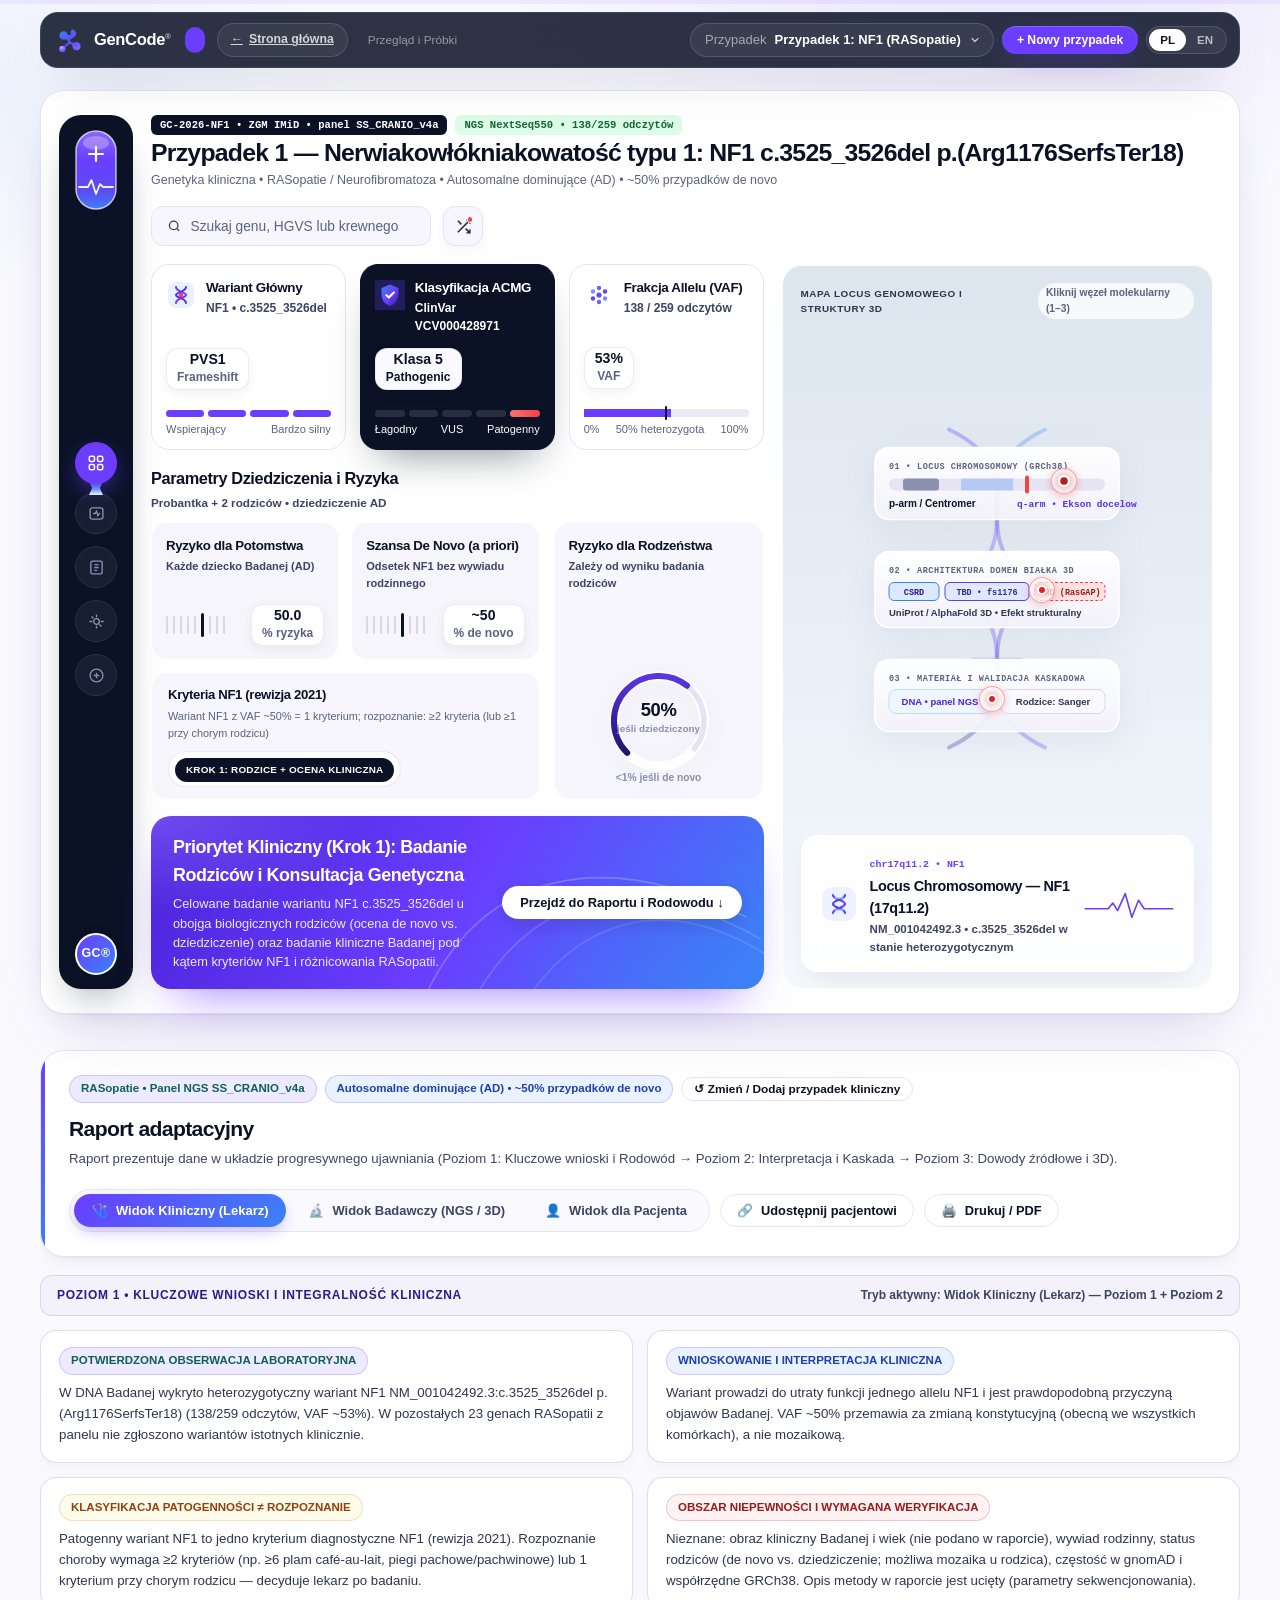
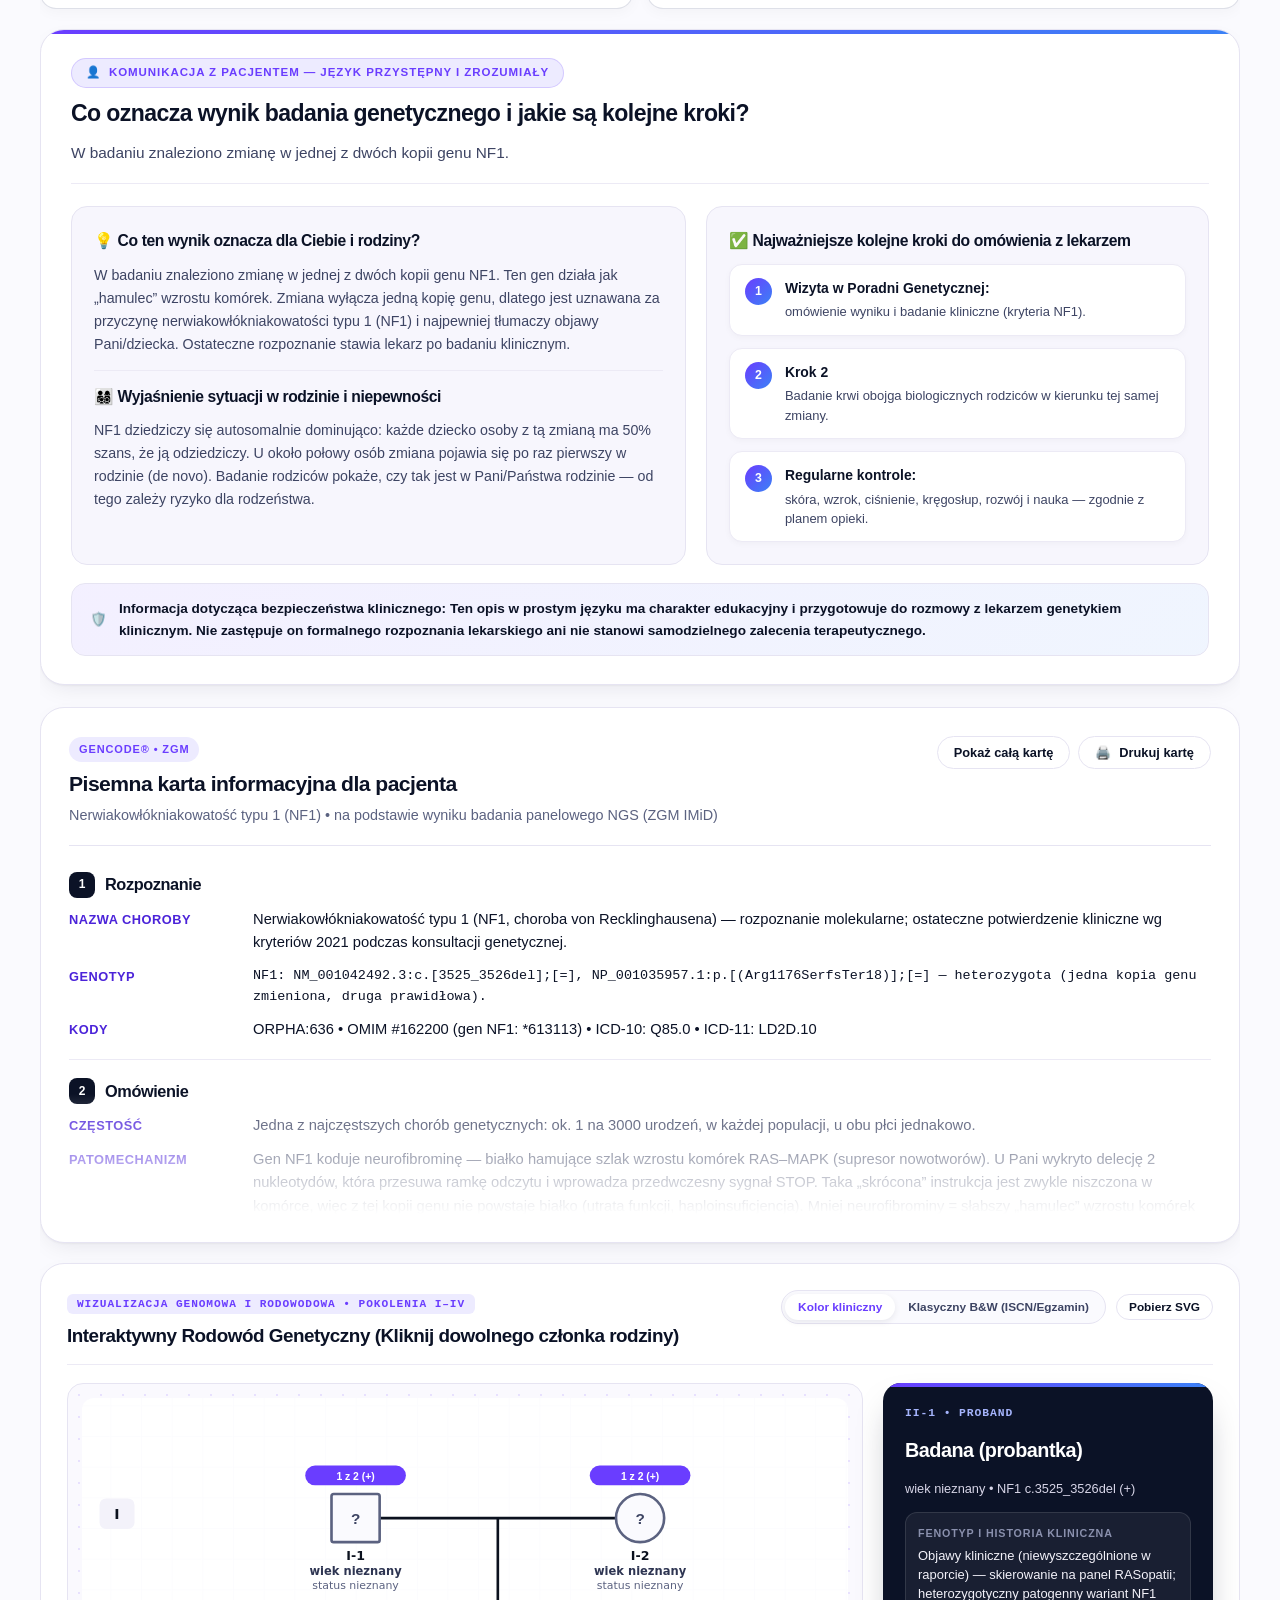
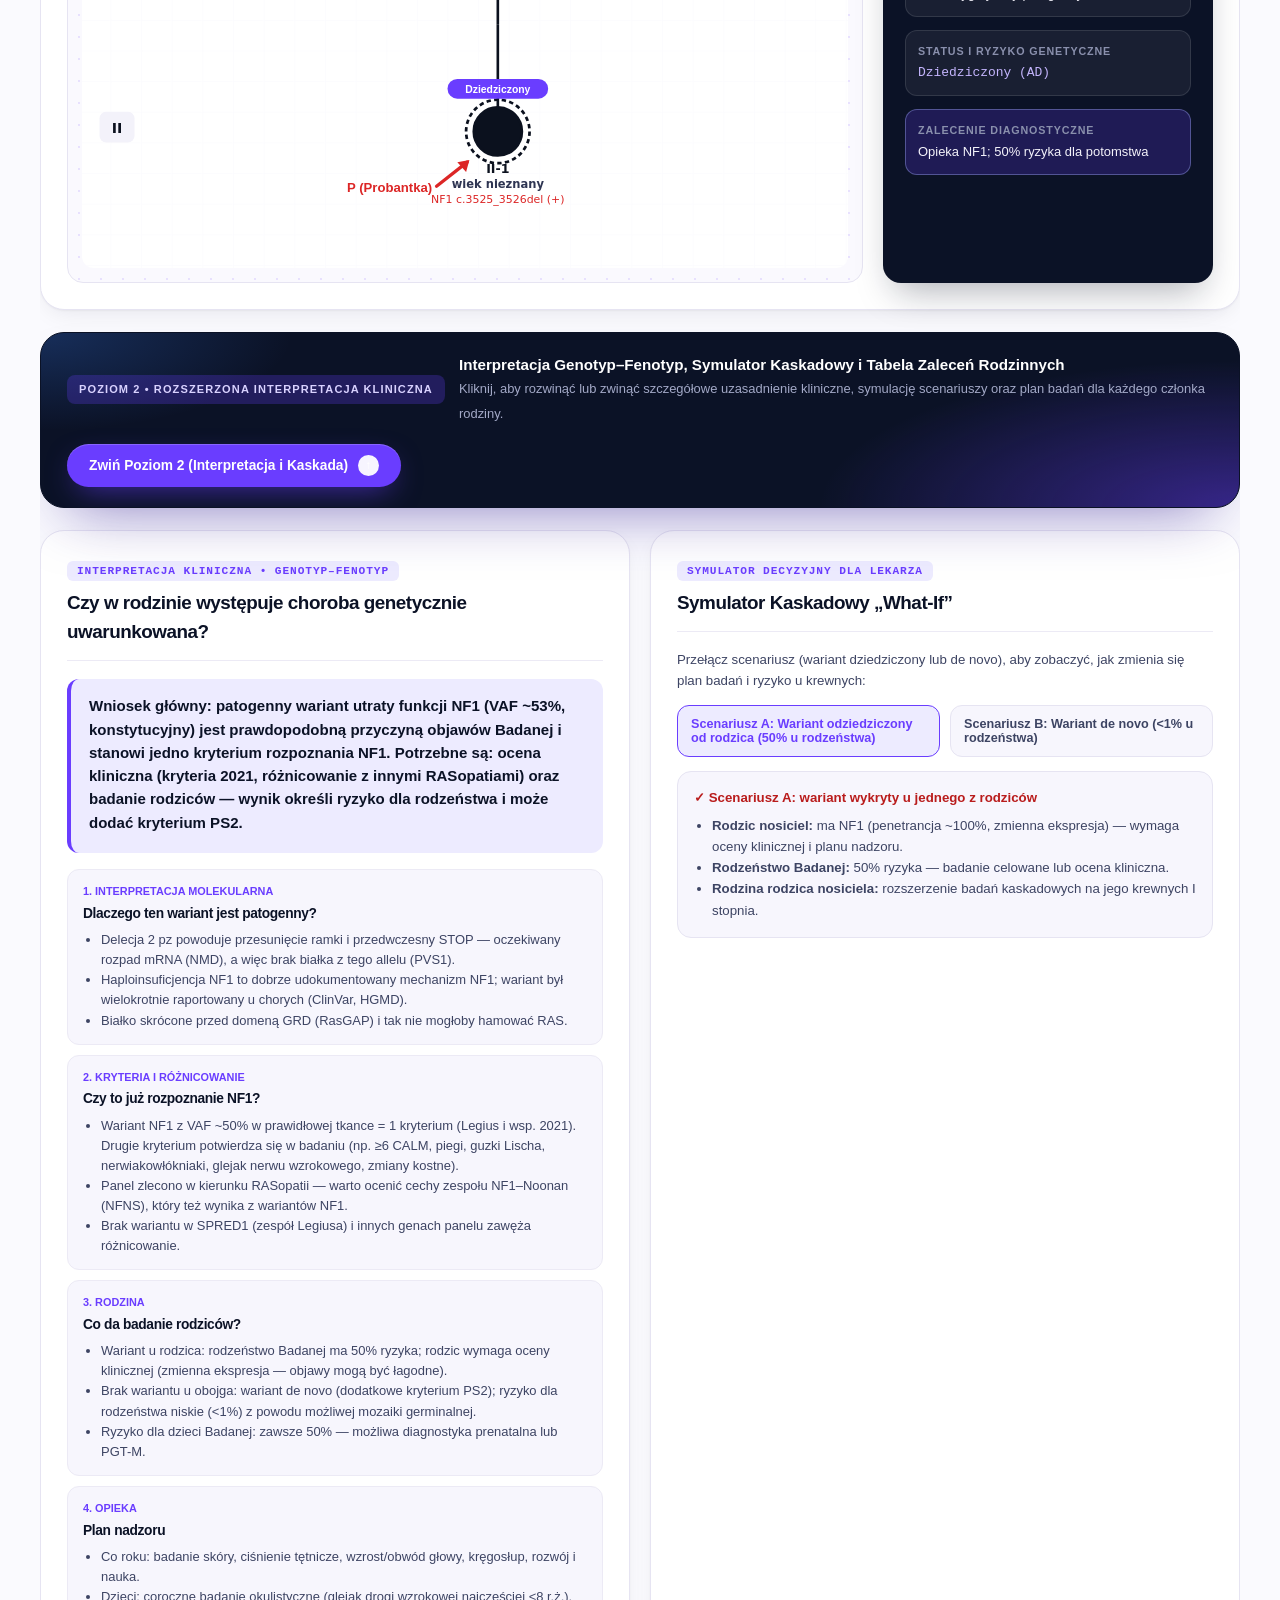
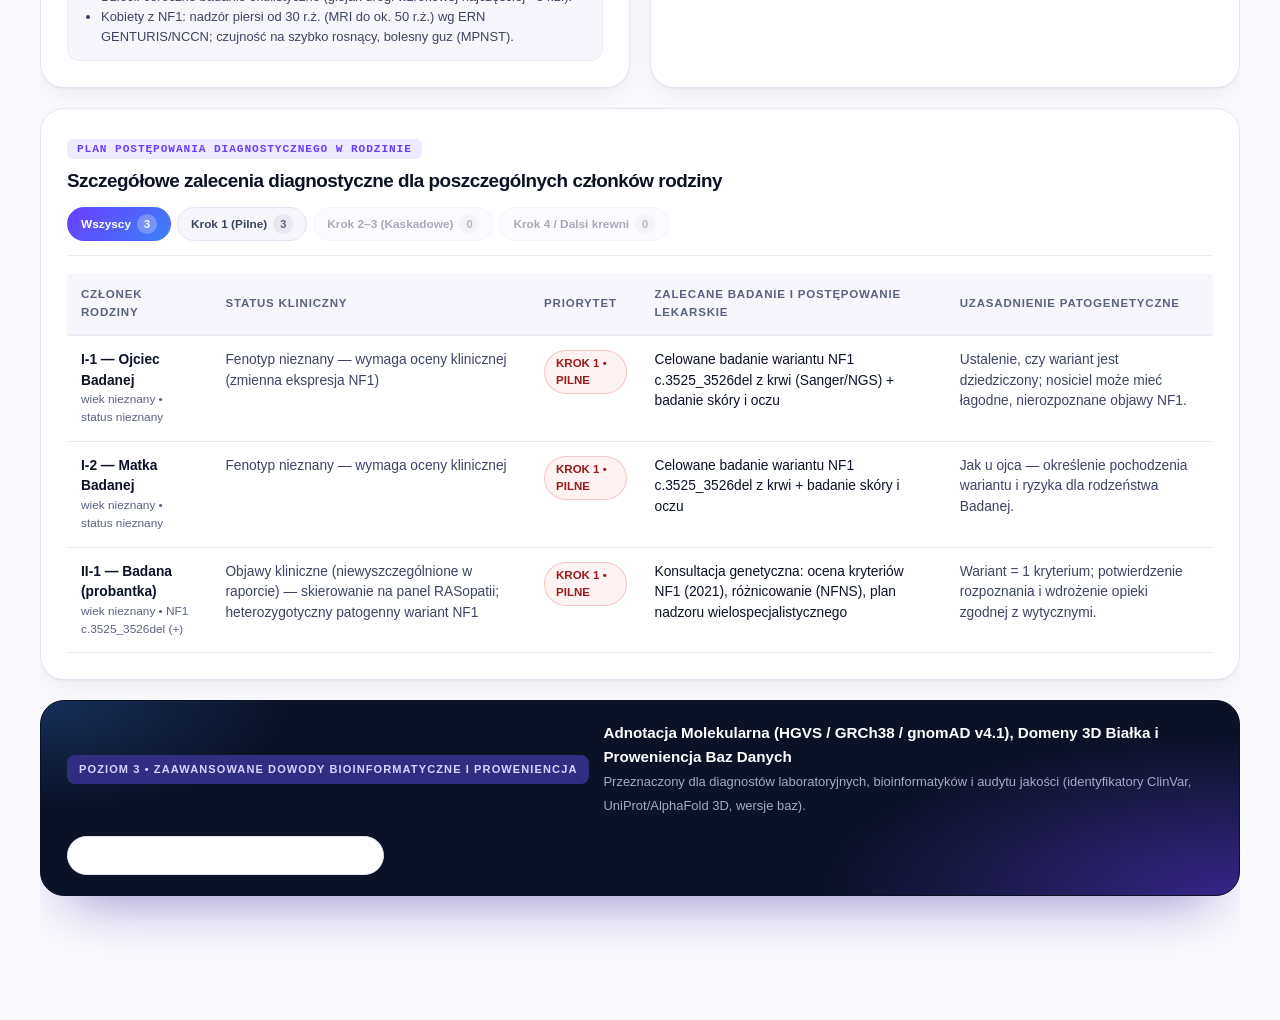
==== commit f5da0ffe: "GenCode — aktualizacja strony (2026-11-08 13:19) Co-Authored-By: Claude Opus 5.5 <noreply@anthropic." ====
--- a/app.html
+++ b/app.html
@@ -3,14 +3,22 @@
 <head>
   <meta charset="UTF-8" />
   <meta name="robots" content="noindex, nofollow">
-
+  <meta http-equiv="Content-Security-Policy" content="default-src 'self'; script-src 'self' https://esm.sh; style-src 'self' 'unsafe-inline' https://fonts.googleapis.com; font-src https://fonts.gstatic.com; img-src 'self' data: blob:; connect-src 'self' https://esm.sh https://generativelanguage.googleapis.com; object-src 'none'; base-uri 'self'; form-action 'none'">
   <meta name="viewport" content="width=device-width, initial-scale=1.0" />
-  <title>GenCode® — Clinical Genomic Dashboard &amp; Adaptive Reporting</title>
+  <title>GenCode® Workspace</title>
+  <meta name="theme-color" content="#0B1226">
+<meta name="color-scheme" content="light">
+<link rel="icon" href="data:image/svg+xml,%3Csvg xmlns='http://www.w3.org/2000/svg' viewBox='0 0 64 64'%3E%3Crect width='64' height='64' rx='14' fill='%230B1226'/%3E%3Ccircle cx='24' cy='24' r='9' fill='%233B82F6'/%3E%3Ccircle cx='42' cy='40' r='9' fill='%236A3DFF'/%3E%3Ccircle cx='20' cy='46' r='5' fill='%238B6BFF'/%3E%3Cpath d='M24 24L42 40' stroke='%23B8A6FF' stroke-width='5' stroke-linecap='round'/%3E%3C/svg%3E">
+<meta property="og:type" content="website">
+<meta property="og:title" content="GenCode® Workspace">
+<meta property="og:description" content="Workspace GenCode®: analiza przypadku, rodowód, raport adaptacyjny i karta informacyjna dla pacjenta.">
+<meta property="og:locale" content="pl_PL">
+<meta name="twitter:card" content="summary">
   <link rel="preconnect" href="https://fonts.googleapis.com">
   <link rel="preconnect" href="https://fonts.gstatic.com" crossorigin>
   <link href="https://fonts.googleapis.com/css2?family=Inter:wght@300;400;500;600;700;800&family=JetBrains+Mono:wght@400;500;600;700&display=swap" rel="stylesheet">
   <link rel="stylesheet" href="./styles.css?v=gencode9" />
-  <link rel="stylesheet" href="./theme-landing.css?v=5" />
+  <link rel="stylesheet" href="./theme-landing.css?v=6" />
 </head>
 <body class="mydna-body" data-scroll-dir="down">
   <!-- Top Scroll Progress Bar -->
@@ -26,6 +34,8 @@
     <div class="mydna-pillar mydna-pillar-right"></div>
   </div>
 
+  <noscript><p class="gc-noscript">GenCode® wymaga włączonego JavaScriptu.</p></noscript>
+  <a class="gc-skip" href="#main">Przejdź do treści</a>
   <div class="mydna-page-wrapper">
     <!-- =====================================================================
          UNIFIED GENCODE APPLICATION TOPBAR & BREADCRUMB NAVIGATION
@@ -87,11 +97,12 @@
          GENCODE GLASSMORPHIC MONITOR ON 3D PEDESTAL
          (Preserves Reference UX/UI Architecture, Adapted 100% to GenCode Genomics)
          ===================================================================== -->
+    <main id="main" tabindex="-1">
     <!-- Empty workspace (role entry without a case) -->
     <section id="gc-empty" class="gc-empty" hidden>
       <div class="gc-empty-card" data-for="clinician">
         <span class="gc-empty-kicker" data-i18n="empty_cl_kicker">WORKSPACE KLINICYSTY</span>
-        <h2 data-i18n="empty_cl_title">Dodaj przypadek do analizy</h2>
+        <h1 data-i18n="empty_cl_title">Dodaj przypadek do analizy</h1>
         <p data-i18n="empty_cl_text">Wklej opis wywiadu lub wynik badania genetycznego — GenCode® przygotuje analizę, rodowód i raport dla pacjenta.</p>
         <div class="gc-empty-actions">
           <button type="button" id="btn-empty-add" class="btn-accent-pill" data-i18n="empty_cl_btn">+ Dodaj nowy przypadek</button>
@@ -101,7 +112,7 @@
       </div>
       <div class="gc-empty-card" data-for="patient">
         <span class="gc-empty-kicker" data-i18n="empty_pt_kicker">STREFA PACJENTA</span>
-        <h2 data-i18n="empty_pt_title">Otwórz swój raport</h2>
+        <h1 data-i18n="empty_pt_title">Otwórz swój raport</h1>
         <p data-i18n="empty_pt_text">Wklej link do raportu otrzymany od lekarza albo wybierz plik raportu (.gencode.json).</p>
         <div class="gc-share-open">
           <input id="gc-share-input" type="text" inputmode="url" autocomplete="off" placeholder="https://…?role=patient#r=…" aria-label="Link do raportu">
@@ -117,7 +128,7 @@
       <div class="mydna-glass-bezel">
         <div class="mydna-glass-screen">
           <!-- 1. LEFT VERTICAL MODULE SIDEBAR RAIL -->
-          <aside class="mydna-sidebar" aria-label="Moduły GenCode">
+          <div class="mydna-sidebar" role="navigation" aria-label="Moduły GenCode">
             <!-- Glowing Blue-Violet GenCode Molecular Capsule Logo -->
             <a href="./index.html" class="mydna-capsule-logo" title="GenCode® — Strona główna">
               <svg viewBox="0 0 44 82" fill="none" xmlns="http://www.w3.org/2000/svg">
@@ -184,7 +195,7 @@
                 GC®
               </div>
             </div>
-          </aside>
+          </div>
 
           <!-- 2. MAIN GLASS DASHBOARD CONTENT AREA (GenCode Genomic Telemetry) -->
           <div class="mydna-main-area">
@@ -222,6 +233,7 @@
               <!-- LEFT COLUMN -->
               <div class="mydna-left-col">
                 <!-- Row 1: 3 Primary Variant & Classification Telemetry Cards -->
+                <h2 class="gc-sr-only">Kluczowe parametry wariantu</h2>
                 <div class="mydna-vitals-row">
                   <!-- Card 1: Primary Variant & Consequence -->
                   <article class="mydna-vital-card" id="vital-card-temp" title="Kliknij, aby przejść do szczegółów wariantu">
@@ -323,7 +335,7 @@
                         <!-- Sub-Card 1: Population Frequency (gnomAD v4) -->
                         <article class="mydna-cond-card">
                           <div class="mydna-cond-top">
-                            <h4 id="cond-1-title">Częstość gnomAD v4</h4>
+                            <h4 id="cond-1-title" aria-level="3" role="heading">Częstość gnomAD v4</h4>
                             <span id="cond-1-sub">Kryterium PM2_Supporting</span>
                           </div>
                           <div class="mydna-cond-ruler-row">
@@ -340,7 +352,7 @@
                         <!-- Sub-Card 2: 3D Protein Structure Truncation -->
                         <article class="mydna-cond-card">
                           <div class="mydna-cond-top">
-                            <h4 id="cond-2-title">Struktura Białka 3D</h4>
+                            <h4 id="cond-2-title" aria-level="3" role="heading">Struktura Białka 3D</h4>
                             <span id="cond-2-sub">Kodon STOP: aa 1203 / 1863</span>
                           </div>
                           <div class="mydna-cond-ruler-row">
@@ -358,7 +370,7 @@
                       <!-- Wide Pill Card: Inheritance Model & 2nd Family Track -->
                       <article class="mydna-sleep-card">
                         <div>
-                          <h4 id="cond-sleep-title">Model Dziedziczenia i II Tor w Rodzinie</h4>
+                          <h4 id="cond-sleep-title" aria-level="3" role="heading">Model Dziedziczenia i II Tor w Rodzinie</h4>
                           <span id="cond-sleep-sub">AD (niepełna penetracja) + 3× poronienie samoistne (II-6)</span>
                         </div>
                         <div class="mydna-sleep-track">
@@ -370,7 +382,7 @@
                     <!-- Right Tall Cascade Testing Risk Card with Circular Arc Gauge -->
                     <article class="mydna-activity-card">
                       <div class="mydna-cond-top">
-                        <h4 id="cond-act-title">Ryzyko Kaskadowe</h4>
+                        <h4 id="cond-act-title" aria-level="3" role="heading">Ryzyko Kaskadowe</h4>
                         <span id="cond-act-sub">Krewni I stopnia (jeśli krew +)</span>
                       </div>
 
@@ -603,7 +615,7 @@
                       </div>
                       <div class="mydna-anat-card-copy">
                         <span class="gc-locus-micro" id="anatomy-card-locus">chr17q11.2 • NF1</span>
-                        <h4 id="anatomy-card-title">Locus Chromosomowy — NF1 (17q11.2)</h4>
+                        <h4 id="anatomy-card-title" aria-level="3" role="heading">Locus Chromosomowy — NF1 (17q11.2)</h4>
                         <span id="anatomy-card-sub">GRCh38: chr17:43091983 G&gt;A • Wariant nonsensowny PVS1</span>
                       </div>
                     </div>
@@ -787,7 +799,7 @@
           <div class="pedigree-stage">
             <div id="pedigree-svg-wrapper" class="pedigree-svg-wrapper"></div>
 
-            <aside id="member-inspector" class="member-inspector" aria-live="polite">
+            <div id="member-inspector" class="member-inspector" role="region" aria-label="Szczegóły członka rodziny" aria-live="polite">
               <div class="inspector-tag" id="insp-id">II-1 • PROBAND</div>
               <h4 class="inspector-name" id="insp-name">Badana (probantka)</h4>
               <div class="inspector-role" id="insp-role">Probantka</div>
@@ -804,7 +816,7 @@
                 <span class="inspector-label" data-i18n="insp_rec_label">Zalecenie diagnostyczne</span>
                 <p id="insp-recommendation"></p>
               </div>
-            </aside>
+            </div>
           </div>
         </div>
 
@@ -971,6 +983,7 @@
         </div>
       </section>
     </div>
+  </main>
   </div>
 
   <!-- =====================================================================
@@ -1013,7 +1026,7 @@
             <label class="form-label" for="gemini-api-key-input">
               Opcjonalny klucz Gemini API (dla analizy z modelem gemini-3.8-flash; bez klucza działa deterministyczny silnik reguł klinicznych)
             </label>
-            <input id="gemini-api-key-input" type="password" class="form-input" placeholder="AIzaSy... (opcjonalnie)" />
+            <input id="gemini-api-key-input" type="password" class="form-input" placeholder="AIzaSy... (opcjonalnie)" autocomplete="off" spellcheck="false">
           </div>
         </div>
 
@@ -1054,8 +1067,8 @@
     <span class="scroll-up-text">Top</span>
   </button>
 
-  <script src="./js/ui-enhancements.js?v=4" defer></script>
-  <script type="module" src="./js/app.js?v=gencode14"></script>
+  <script src="./js/ui-enhancements.js?v=5" defer></script>
+  <script type="module" src="./js/app.js?v=gencode15"></script>
   <!-- Share report with patient -->
   <div id="share-modal" class="modal-backdrop hidden" role="dialog" aria-modal="true" aria-labelledby="share-modal-title">
     <div class="modal-dialog gc-share-dialog">
@@ -1075,7 +1088,7 @@
           <button id="share-copy" type="button" class="btn-accent-pill" data-i18n="share_copy">Kopiuj link</button>
         </div>
       </div>
-      <p class="gc-empty-note" data-i18n="share_note">Wyślij link bezpośrednio pacjentowi (np. e-mailem). Każdy, kto ma link, może otworzyć raport.</p>
+      <p class="gc-empty-note"><span data-i18n="share_note">Wyślij link bezpośrednio pacjentowi (np. e-mailem). Każdy, kto ma link, może otworzyć raport.</span> <a href="./prywatnosc.html" target="_blank" rel="noopener">Prywatność</a></p>
     </div>
   </div>
 </body>
--- a/theme-landing.css
+++ b/theme-landing.css
@@ -609,3 +609,26 @@
   .gc-share-open .btn-accent-pill { justify-content: center; }
 }
 body[data-role="patient"] #active-case-subtitle { display: none; }
+
+/* =====================================================================
+   v6 — Accessibility (WCAG 2.1 AA) & production polish
+   ===================================================================== */
+:root { --status-danger: #B91C1C; --status-warning: #B45309; }
+.gc-sr-only { position: absolute !important; width: 1px; height: 1px; padding: 0; margin: -1px; overflow: hidden; clip: rect(0 0 0 0); white-space: nowrap; border: 0; }
+.gc-skip { position: absolute; left: 12px; top: -60px; z-index: 200; background: #fff; color: var(--gc-ink); padding: 10px 16px; border-radius: 10px; font-weight: 600; box-shadow: var(--shadow-card); text-decoration: none; }
+.gc-skip:focus { top: 12px; }
+#main:focus { outline: none; }
+.gc-noscript { margin: 16px; padding: 14px 16px; border-radius: 12px; background: #FEF2F2; color: #991B1B; font-weight: 600; }
+/* Contrast: badge text darkened to ≥ 4.5:1 on its tint */
+body.mydna-body .badge-indigo { color: #1E40AF; }
+body.mydna-body .badge-amber { color: #92400E; }
+body.mydna-body .badge-danger { color: #991B1B; }
+body.mydna-body .badge-teal { color: #115E59; }
+/* Visible keyboard focus everywhere */
+body.mydna-body :focus-visible { outline: 3px solid #6A3DFF; outline-offset: 2px; border-radius: 8px; }
+/* Respect reduced motion */
+@media (prefers-reduced-motion: reduce) {
+  body.mydna-body *, body.mydna-body *::before, body.mydna-body *::after { animation-duration: .01ms !important; animation-iteration-count: 1 !important; transition-duration: .01ms !important; scroll-behavior: auto !important; }
+}
+body.mydna-body .domain-seg.lost span, body.mydna-body .domain-seg.lost small { color: #991B1B; }
+body[data-role="patient"] .gc-role-badge { background: #047857; }
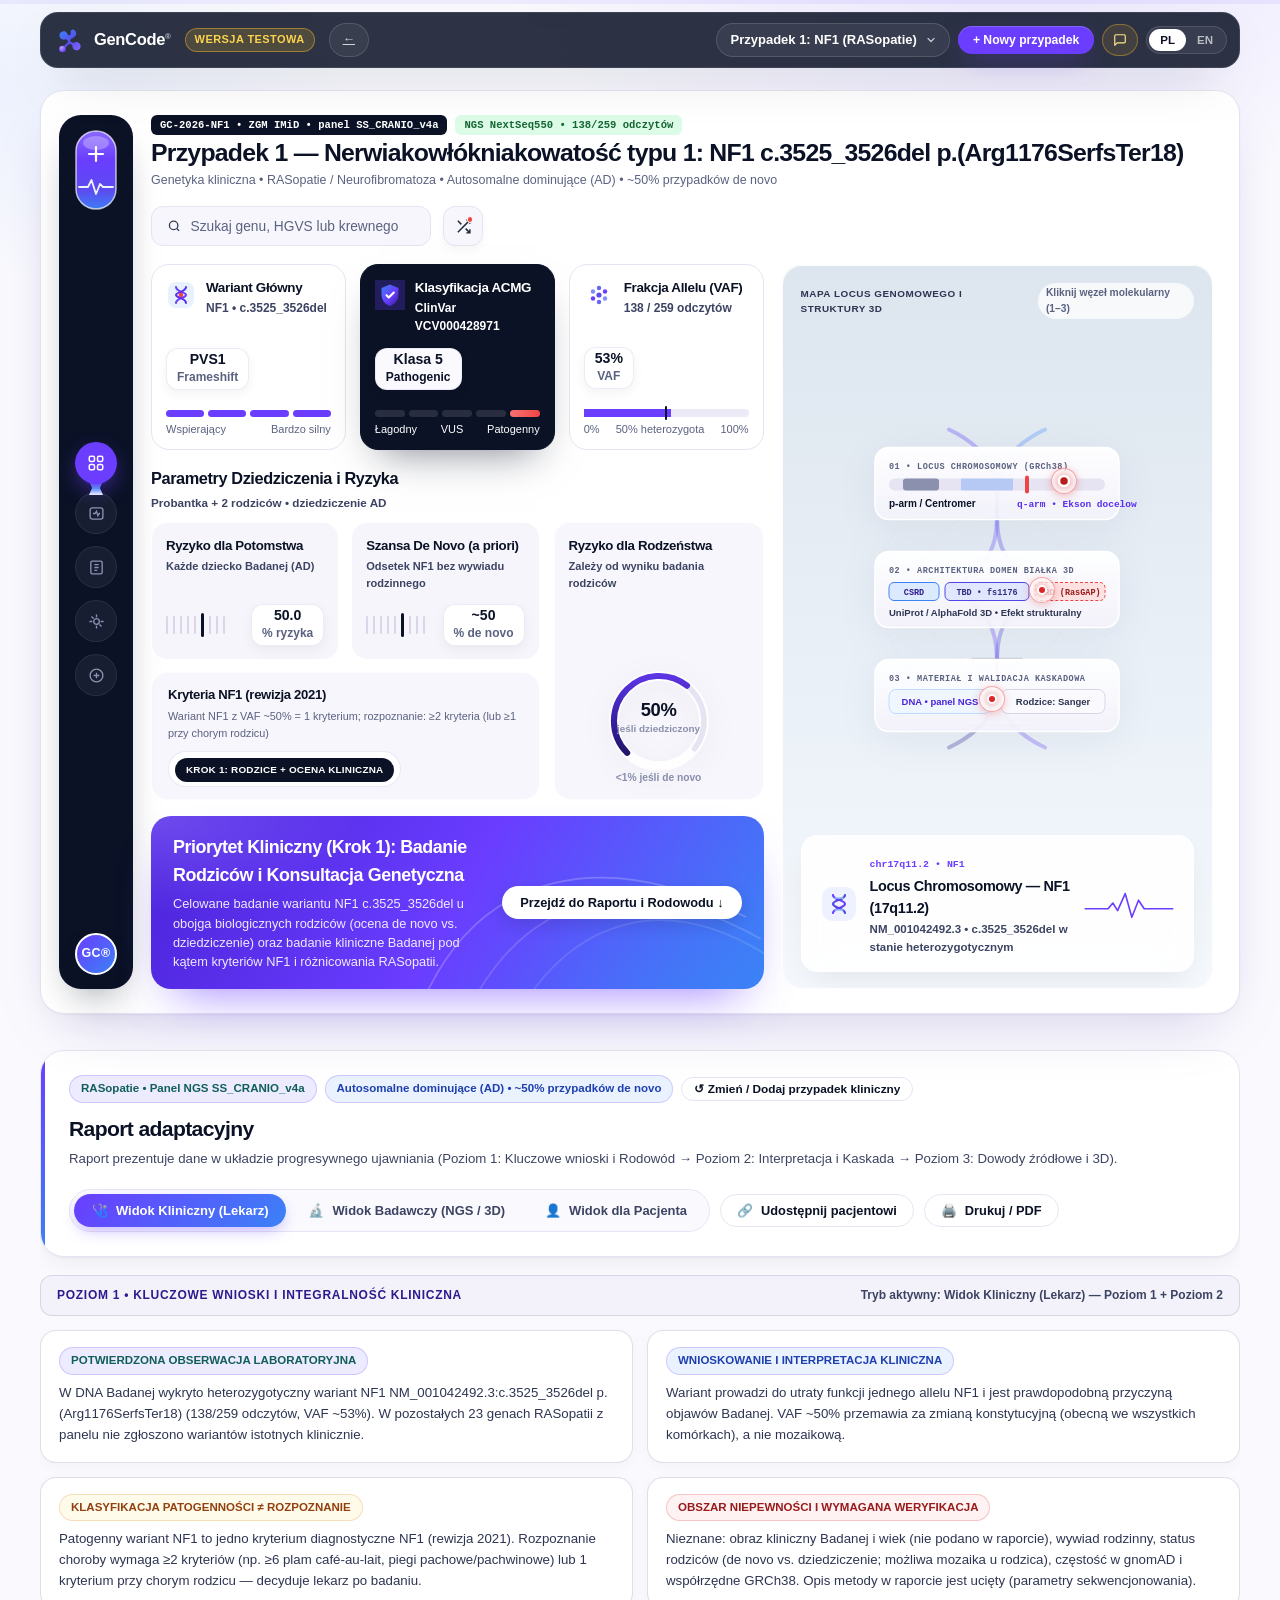
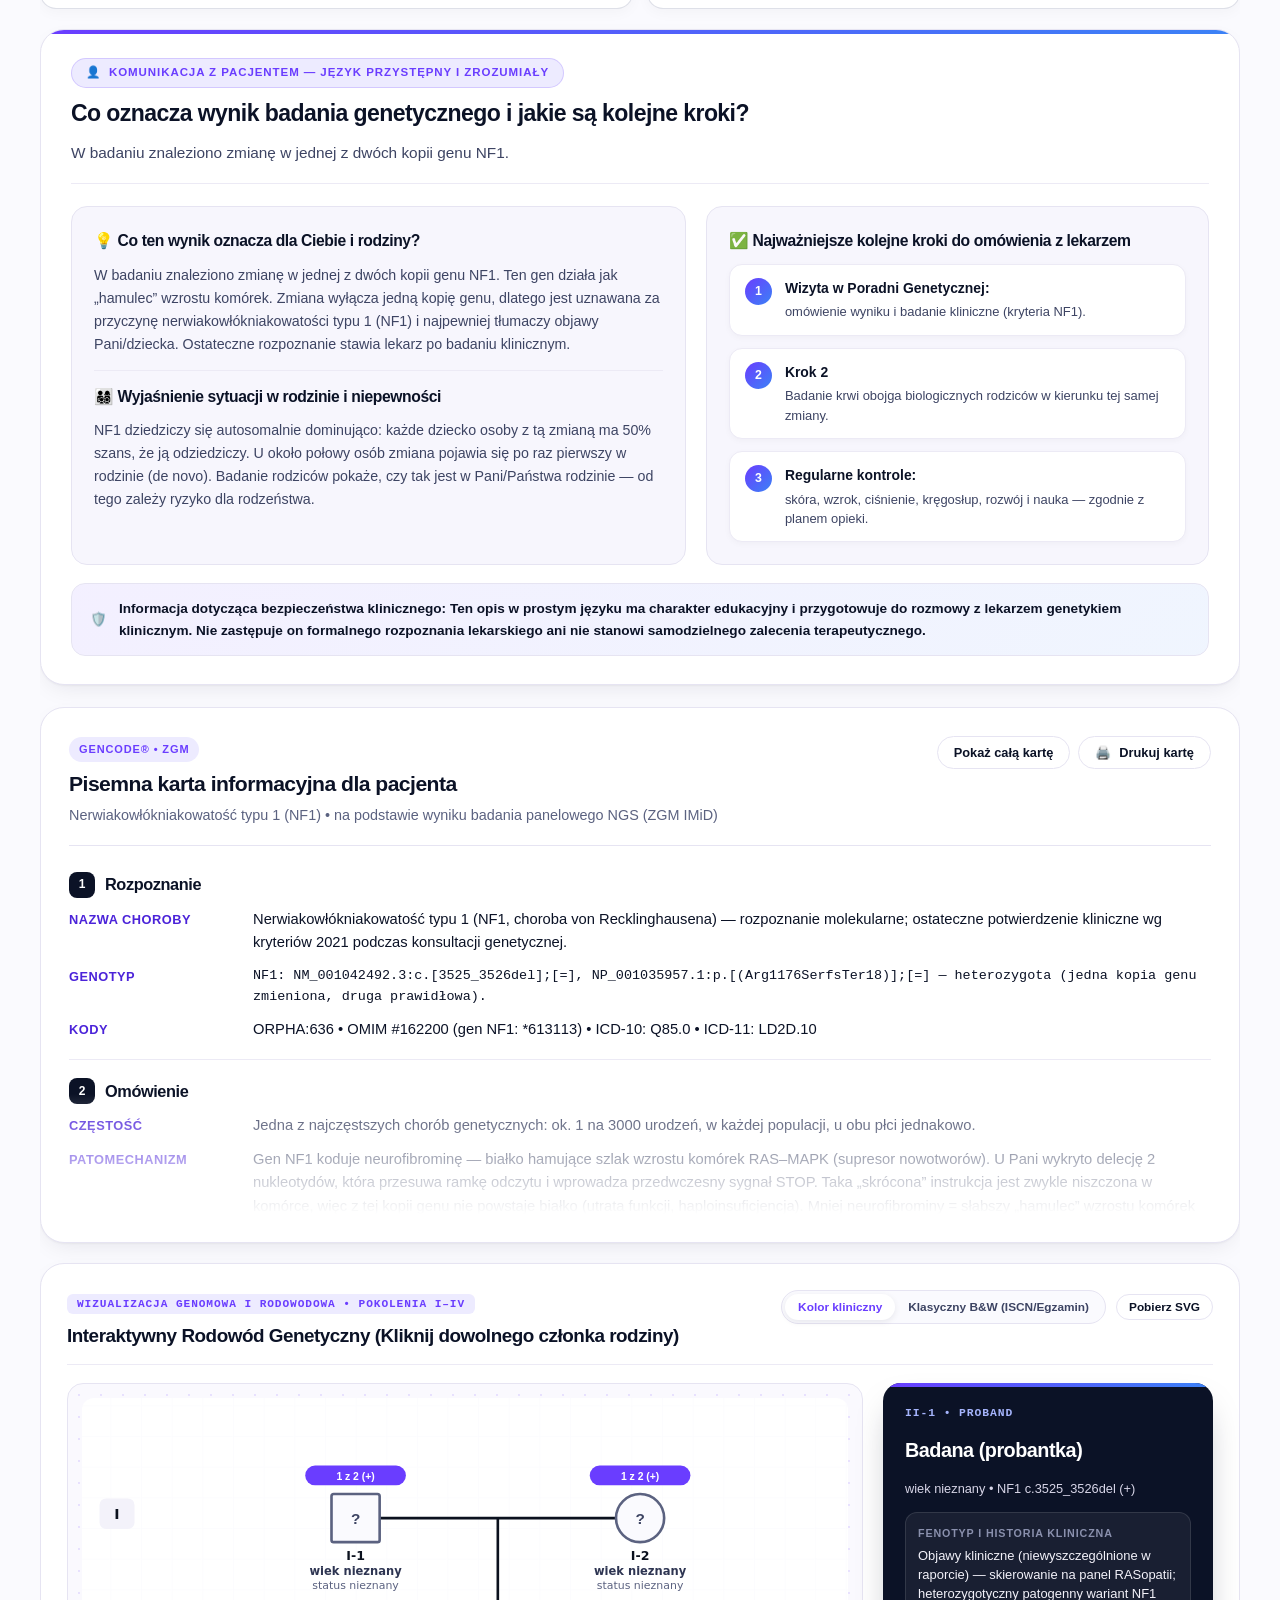
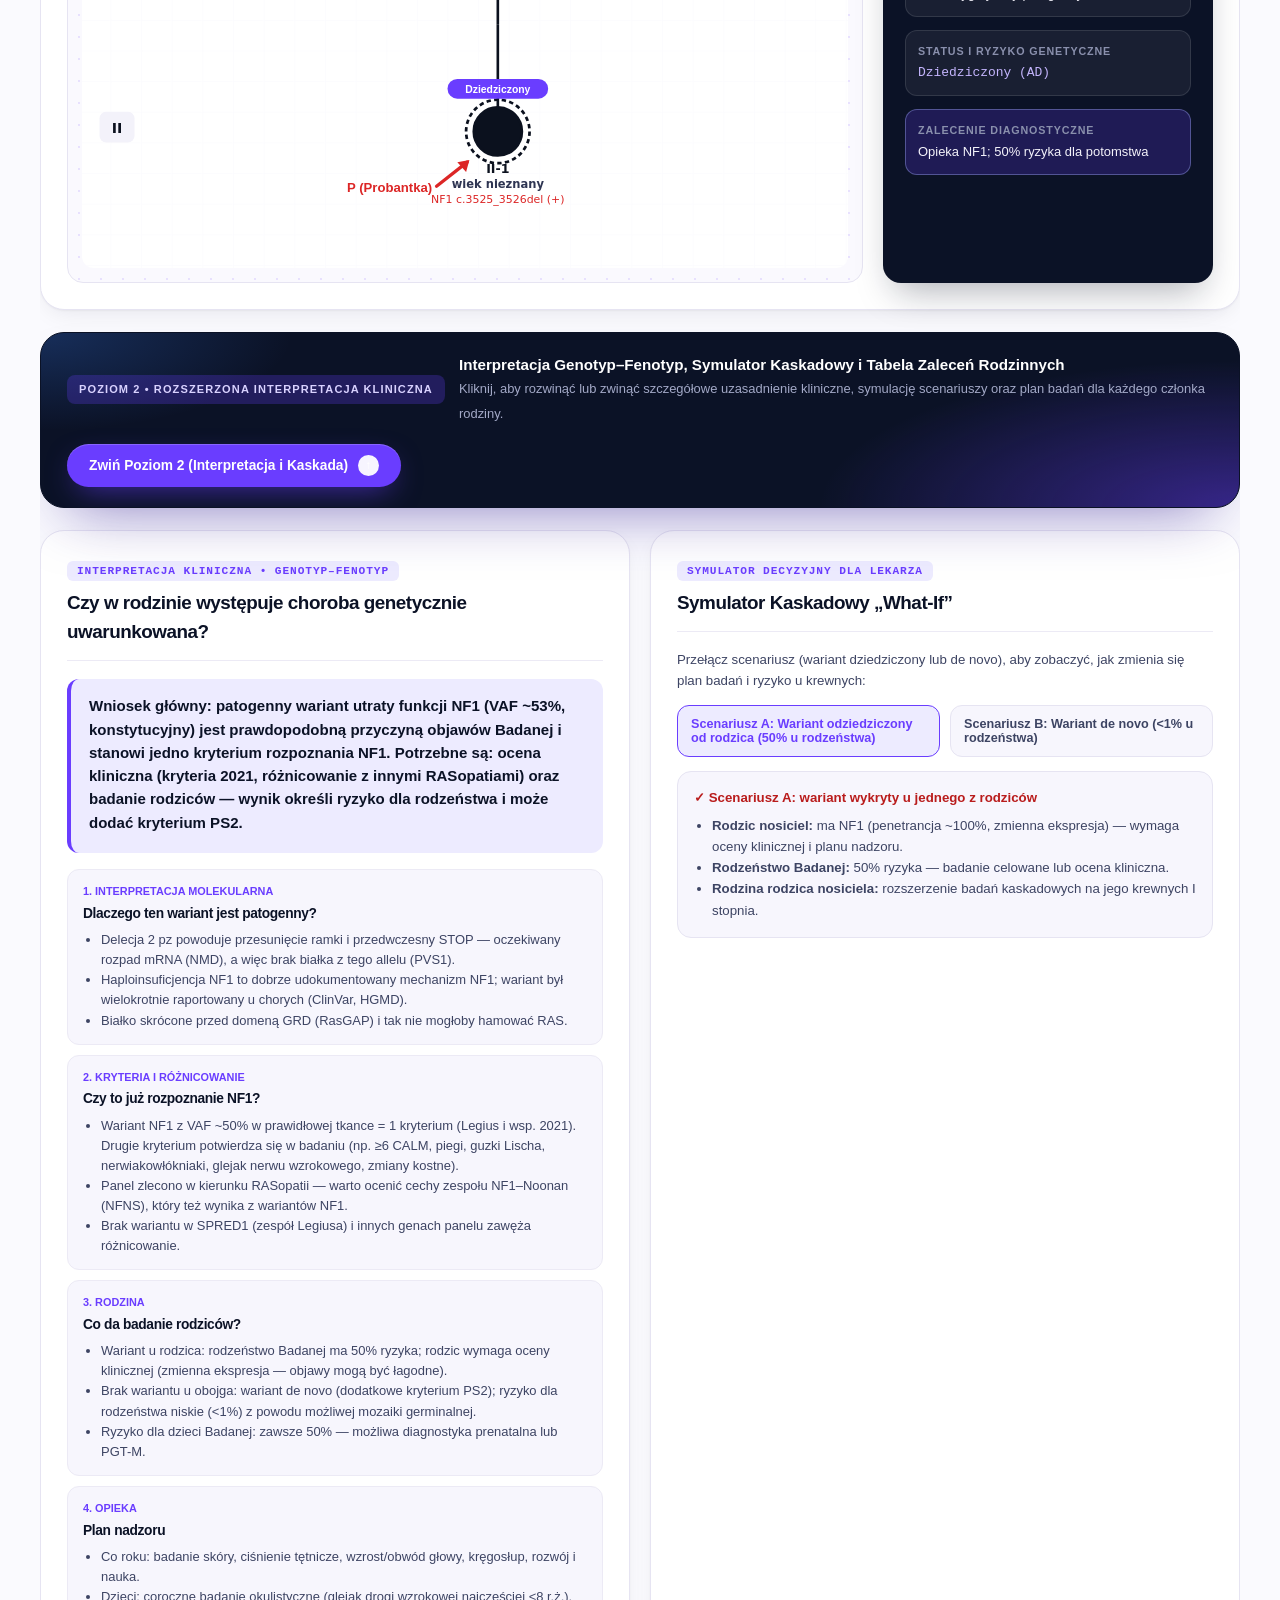
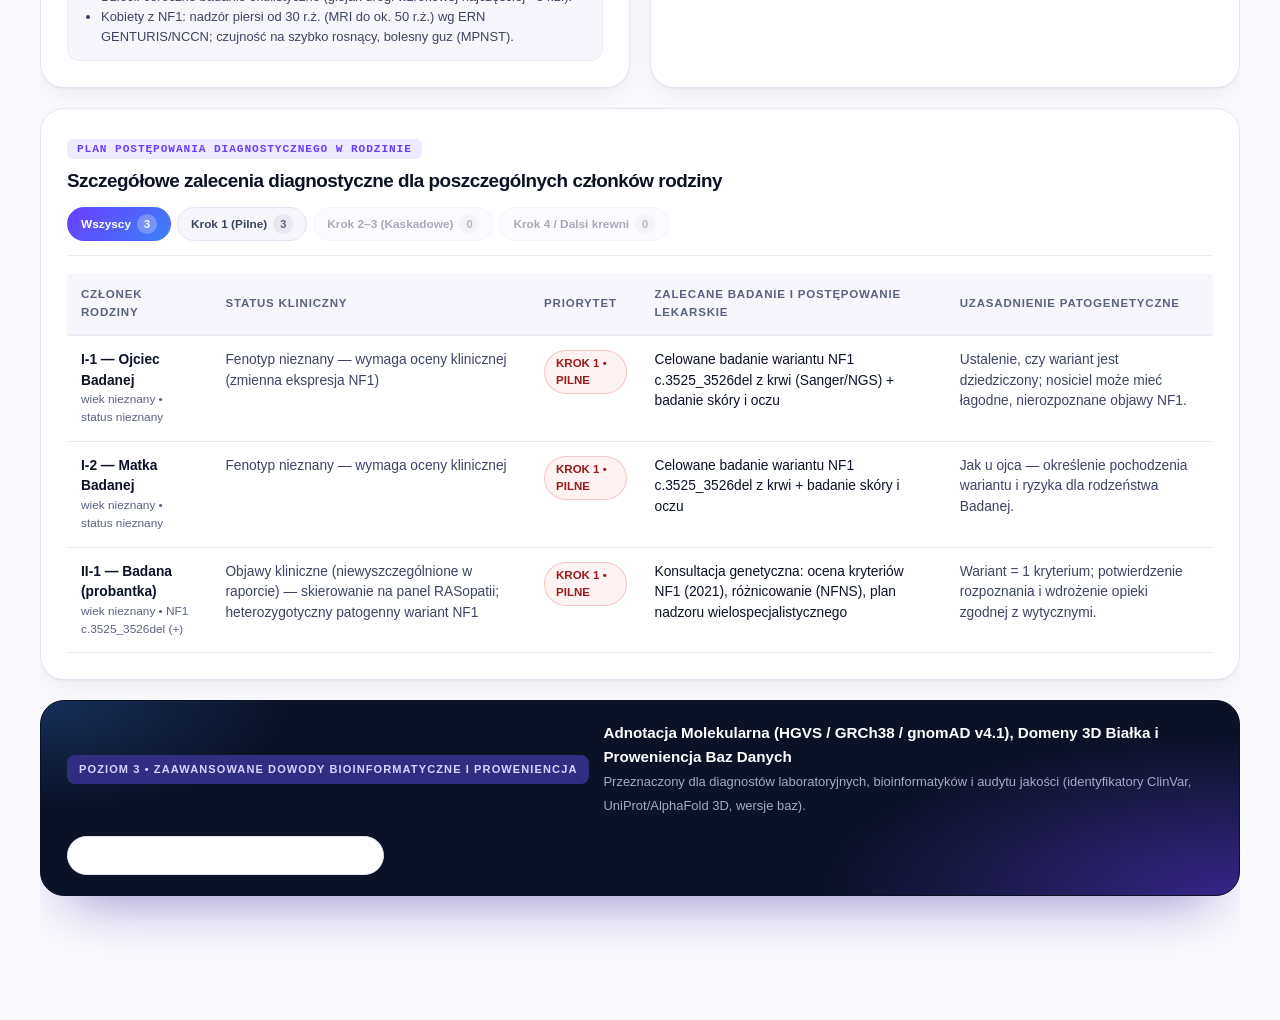
==== commit 46244324: "GenCode — aktualizacja strony (2026-11-08 13:32) Co-Authored-By: Claude Opus 5.5 <noreply@anthropic." ====
--- a/app.html
+++ b/app.html
@@ -18,7 +18,7 @@
   <link rel="preconnect" href="https://fonts.gstatic.com" crossorigin>
   <link href="https://fonts.googleapis.com/css2?family=Inter:wght@300;400;500;600;700;800&family=JetBrains+Mono:wght@400;500;600;700&display=swap" rel="stylesheet">
   <link rel="stylesheet" href="./styles.css?v=gencode9" />
-  <link rel="stylesheet" href="./theme-landing.css?v=6" />
+  <link rel="stylesheet" href="./theme-landing.css?v=7" />
 </head>
 <body class="mydna-body" data-scroll-dir="down">
   <!-- Top Scroll Progress Bar -->
@@ -46,6 +46,7 @@
           <svg viewBox="0 0 64 64" fill="none" aria-hidden="true"><defs><linearGradient id="gcn1" x1="10" y1="6" x2="54" y2="58" gradientUnits="userSpaceOnUse"><stop offset="0" stop-color="#3B82F6"/><stop offset=".55" stop-color="#5B4BF0"/><stop offset="1" stop-color="#8B6BFF"/></linearGradient><radialGradient id="gcn2" cx="35%" cy="30%" r="70%"><stop offset="0" stop-color="#B8A6FF"/><stop offset="1" stop-color="#6A3DFF"/></radialGradient></defs><path d="M35 8C39.97 8 44 12.03 44 17C44 20.4 42.1 23.35 39.3 24.88C34.2 27.65 30.8 30.1 29.8 32.8C29.1 34.7 31.8 37.2 37.8 38.6C40.1 37.2 42.8 36.5 45.5 36.8C50.4 37.4 54.2 41.6 54 46.6C53.8 51.8 49.4 55.9 44.2 55.6C39.6 55.3 36 51.7 35.5 47.2C34.8 41.2 30.5 39.2 26.2 42.5L21.5 47.2C20.2 48.5 18.2 48.2 17.4 46.8C16.7 45.6 17.2 44.1 18.5 43.1L23.5 38.8C26.5 36.1 25.5 31.8 20.2 30.2C18.2 31.1 15.9 31.5 13.5 31.1C8.3 30.2 4.8 25.2 5.7 20C6.6 14.8 11.6 11.3 16.8 12.2C20.2 12.8 22.9 15.1 24.1 18.1C25.8 22.2 29.5 22.1 31.8 18.2C31.2 16.9 31 15.5 31.2 14C31.7 10.5 33.1 8 35 8Z" fill="url(#gcn1)"/><circle cx="12.5" cy="52.5" r="7.5" fill="url(#gcn2)"/></svg>
           <b>GenCode<sup>®</sup></b>
         </a>
+        <span class="gc-test-badge" data-i18n="test_badge" title="Wersja testowa — dane wyłącznie przykładowe lub zanonimizowane">Wersja testowa</span>
         <span class="gc-role-badge" id="gc-role-badge" hidden></span>
         <a href="./index.html" class="mydna-back-lp-pill" title="Powrót na stronę informacyjną GenCode®">
           <span>←</span>
@@ -84,6 +85,11 @@
 
         <button id="btn-open-case-modal" class="btn-accent-pill" type="button" style="padding: 7px 15px; font-size: 0.76rem;">
           <span data-i18n="btn_add_case_top">+ Nowy przypadek</span>
+        </button>
+
+        <button id="btn-feedback" class="gc-feedback-btn" type="button" aria-haspopup="dialog">
+          <svg width="14" height="14" viewBox="0 0 24 24" fill="none" stroke="currentColor" stroke-width="2" stroke-linecap="round" stroke-linejoin="round" aria-hidden="true"><path d="M21 15a2 2 0 0 1-2 2H7l-4 4V5a2 2 0 0 1 2-2h14a2 2 0 0 1 2 2z"/></svg>
+          <span data-i18n="fb_btn">Zgłoś uwagę</span>
         </button>
 
         <div class="lang-switch" role="group" aria-label="Language switch">
@@ -994,9 +1000,9 @@
       <div class="modal-header">
         <div>
           <span class="section-eyebrow" style="margin-bottom:6px;">MODUŁ SAMPLES &amp; CASES • GENCODE®</span>
-          <h3 id="case-modal-title" style="font-family:var(--font-display); font-size:1.25rem; font-weight:800;">
+          <h2 id="case-modal-title" style="font-family:var(--font-display); font-size:1.25rem; font-weight:800;">
             Wybierz lub wprowadź przypadek kliniczny do analizy
-          </h3>
+          </h2>
         </div>
         <button id="btn-close-case-modal" class="modal-close" type="button" aria-label="Zamknij">✕</button>
       </div>
@@ -1067,15 +1073,15 @@
     <span class="scroll-up-text">Top</span>
   </button>
 
-  <script src="./js/ui-enhancements.js?v=5" defer></script>
-  <script type="module" src="./js/app.js?v=gencode15"></script>
+  <script src="./js/ui-enhancements.js?v=6" defer></script>
+  <script type="module" src="./js/app.js?v=gencode16"></script>
   <!-- Share report with patient -->
   <div id="share-modal" class="modal-backdrop hidden" role="dialog" aria-modal="true" aria-labelledby="share-modal-title">
     <div class="modal-dialog gc-share-dialog">
       <div class="modal-header">
         <div>
           <span class="section-eyebrow" style="margin-bottom:6px;" data-i18n="share_kicker">RAPORT DLA PACJENTA</span>
-          <h3 id="share-modal-title" data-i18n="share_title">Udostępnij raport pacjentowi</h3>
+          <h2 id="share-modal-title" class="gc-modal-h" data-i18n="share_title">Udostępnij raport pacjentowi</h2>
         </div>
         <button class="modal-close" type="button" data-close-share aria-label="Zamknij">✕</button>
       </div>
@@ -1091,5 +1097,29 @@
       <p class="gc-empty-note"><span data-i18n="share_note">Wyślij link bezpośrednio pacjentowi (np. e-mailem). Każdy, kto ma link, może otworzyć raport.</span> <a href="./prywatnosc.html" target="_blank" rel="noopener">Prywatność</a></p>
     </div>
   </div>
+  <div id="feedback-modal" class="modal-backdrop hidden" role="dialog" aria-modal="true" aria-labelledby="feedback-modal-title">
+    <div class="modal-dialog gc-share-dialog">
+      <div class="modal-header">
+        <div>
+          <span class="section-eyebrow" style="margin-bottom:6px;" data-i18n="fb_kicker">WERSJA TESTOWA</span>
+          <h2 id="feedback-modal-title" class="gc-modal-h" data-i18n="fb_title">Zgłoś uwagę</h2>
+        </div>
+        <button class="modal-close" type="button" data-close-feedback aria-label="Zamknij">✕</button>
+      </div>
+      <p class="gc-share-lead" data-i18n="fb_lead">Co nie działa, jest niejasne albo merytorycznie wymaga poprawy? Uwaga otworzy się jako gotowy e-mail do autora.</p>
+      <label for="feedback-text" class="gc-fb-label" data-i18n="fb_label">Twoja uwaga</label>
+      <textarea id="feedback-text" class="form-textarea" rows="5" maxlength="1200"></textarea>
+      <p class="gc-fb-ctx"><span data-i18n="fb_ctx">Do wiadomości dołączymy:</span> <span id="feedback-ctx"></span></p>
+      <p class="gc-fb-warn" data-i18n="fb_warn">Nie wpisuj danych osobowych pacjentów.</p>
+      <div class="gc-share-row">
+        <small class="gc-share-size"><span data-i18n="fb_to">Adresat:</span> <a id="feedback-addr" href="mailto:krzysztofgolackifarm@gumed.edu.pl">krzysztofgolackifarm@gumed.edu.pl</a></small>
+        <div class="gc-share-btns">
+          <button id="feedback-copy" type="button" class="btn-outline-pill" data-i18n="fb_copy">Kopiuj treść</button>
+          <a id="feedback-send" class="btn-accent-pill" href="mailto:krzysztofgolackifarm@gumed.edu.pl" data-i18n="fb_send">Otwórz e-mail</a>
+        </div>
+      </div>
+      <p class="gc-empty-note" id="feedback-status" role="status" aria-live="polite"></p>
+    </div>
+  </div>
 </body>
 </html>
--- a/theme-landing.css
+++ b/theme-landing.css
@@ -632,3 +632,37 @@
 }
 body.mydna-body .domain-seg.lost span, body.mydna-body .domain-seg.lost small { color: #991B1B; }
 body[data-role="patient"] .gc-role-badge { background: #047857; }
+
+/* ===================== v7 · Test phase: badge + feedback ===================== */
+.gc-test-badge { display: inline-flex; align-items: center; height: 24px; padding: 0 9px; border-radius: 999px; font-size: 11px; font-weight: 700; letter-spacing: .04em; text-transform: uppercase; background: rgba(251, 191, 36, .16); color: #FCD34D; border: 1px solid rgba(251, 191, 36, .45); margin-right: 6px; white-space: nowrap; }
+.gc-feedback-btn { display: inline-flex; align-items: center; gap: 6px; height: 32px; padding: 0 12px; border-radius: 999px; font: 600 12.5px/1 Inter, system-ui, sans-serif; color: #FDE68A; background: rgba(251, 191, 36, .1); border: 1px solid rgba(251, 191, 36, .4); cursor: pointer; white-space: nowrap; }
+.gc-feedback-btn:hover { background: rgba(251, 191, 36, .2); color: #FFFFFF; }
+.gc-fb-label { display: block; font-weight: 600; font-size: .86rem; margin-bottom: 6px; color: var(--text-primary, #0B1226); }
+#feedback-text { width: 100%; min-height: 120px; resize: vertical; }
+.gc-fb-ctx { font-size: .8rem; color: var(--text-secondary, #4B5270); margin: 10px 0 4px; line-height: 1.5; }
+.gc-fb-warn { font-size: .8rem; color: #92400E; margin: 0 0 12px; font-weight: 600; }
+#feedback-status:empty { display: none; }
+@media (max-width: 680px) {
+  .gc-test-badge { height: 20px; padding: 0 7px; font-size: 9.5px; }
+  .gc-feedback-btn span { position: absolute; width: 1px; height: 1px; overflow: hidden; clip: rect(0 0 0 0); white-space: nowrap; }
+  .gc-feedback-btn { padding: 0 10px; }
+}
+@media print { .gc-test-badge, .gc-feedback-btn { display: none !important; } }
+.gc-modal-h { font-family: var(--font-display, Inter, sans-serif); font-size: 1.25rem; font-weight: 800; letter-spacing: -0.01em; margin: 0; }
+.gc-role-badge[hidden] { display: none !important; }
+body.mydna-body .mydna-back-lp-pill, body.mydna-body #btn-open-case-modal { white-space: nowrap; }
+@media (max-width: 1540px) and (min-width: 681px) { body.mydna-body .gc-breadcrumbs { display: none; } }
+@media (max-width: 1280px) and (min-width: 761px) {
+  body.mydna-body .mydna-back-lp-pill span:last-child,
+  body.mydna-body .gc-case-menu-k { display: none; }
+  body.mydna-body .gc-feedback-btn span { position: absolute; width: 1px; height: 1px; overflow: hidden; clip: rect(0 0 0 0); white-space: nowrap; }
+  body.mydna-body .gc-feedback-btn { padding: 0 10px; }
+}
+@media (max-width: 960px) and (min-width: 761px) {
+  body.mydna-body .mydna-utility-bar { flex-wrap: wrap; row-gap: 10px; }
+  body.mydna-body .mydna-util-right { flex: 1 1 100%; justify-content: space-between; gap: 8px; }
+  body.mydna-body .gc-case-menu { flex: 1; min-width: 0; }
+  body.mydna-body .gc-case-menu > summary { width: 100%; }
+  body.mydna-body .gc-case-menu-cur { flex: 1; max-width: none; }
+}
+@media (min-width: 900px) and (max-width: 960px) { body.mydna-body .diagnostic-table thead th { top: 128px; } }
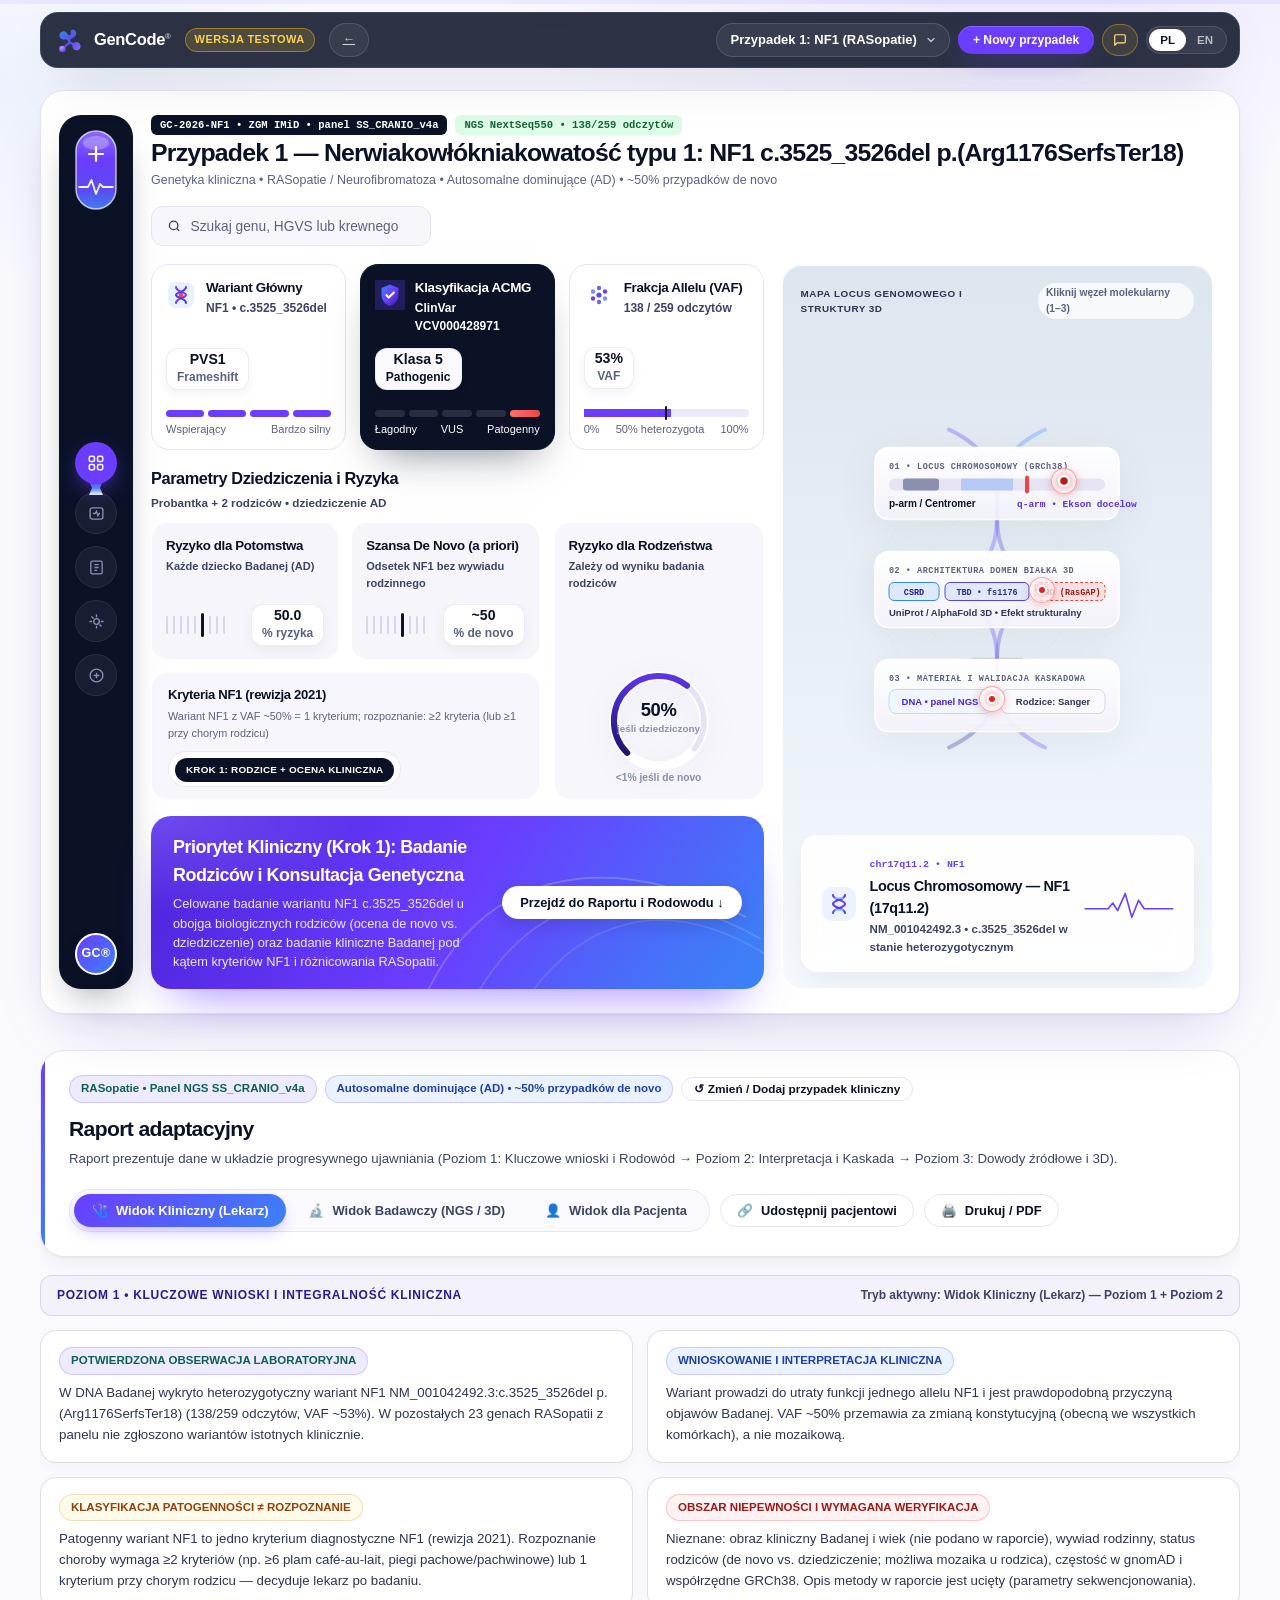
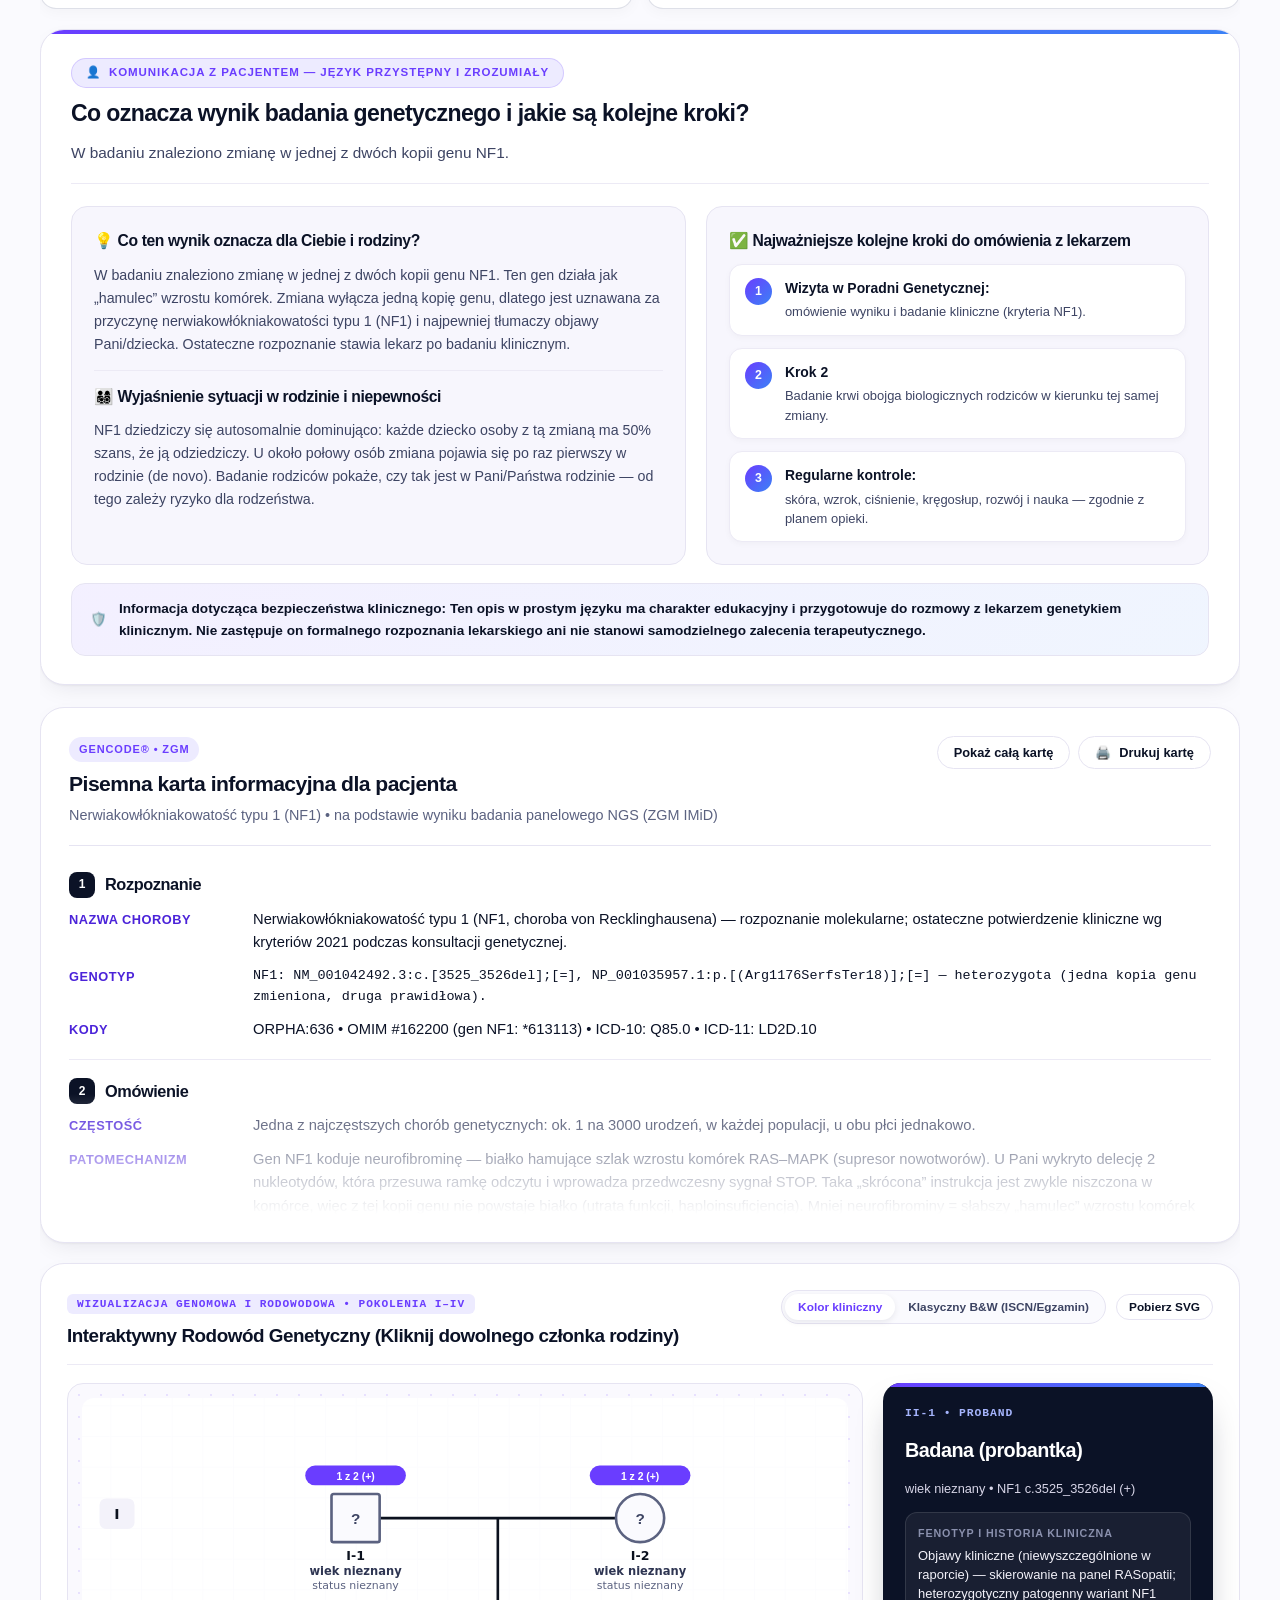
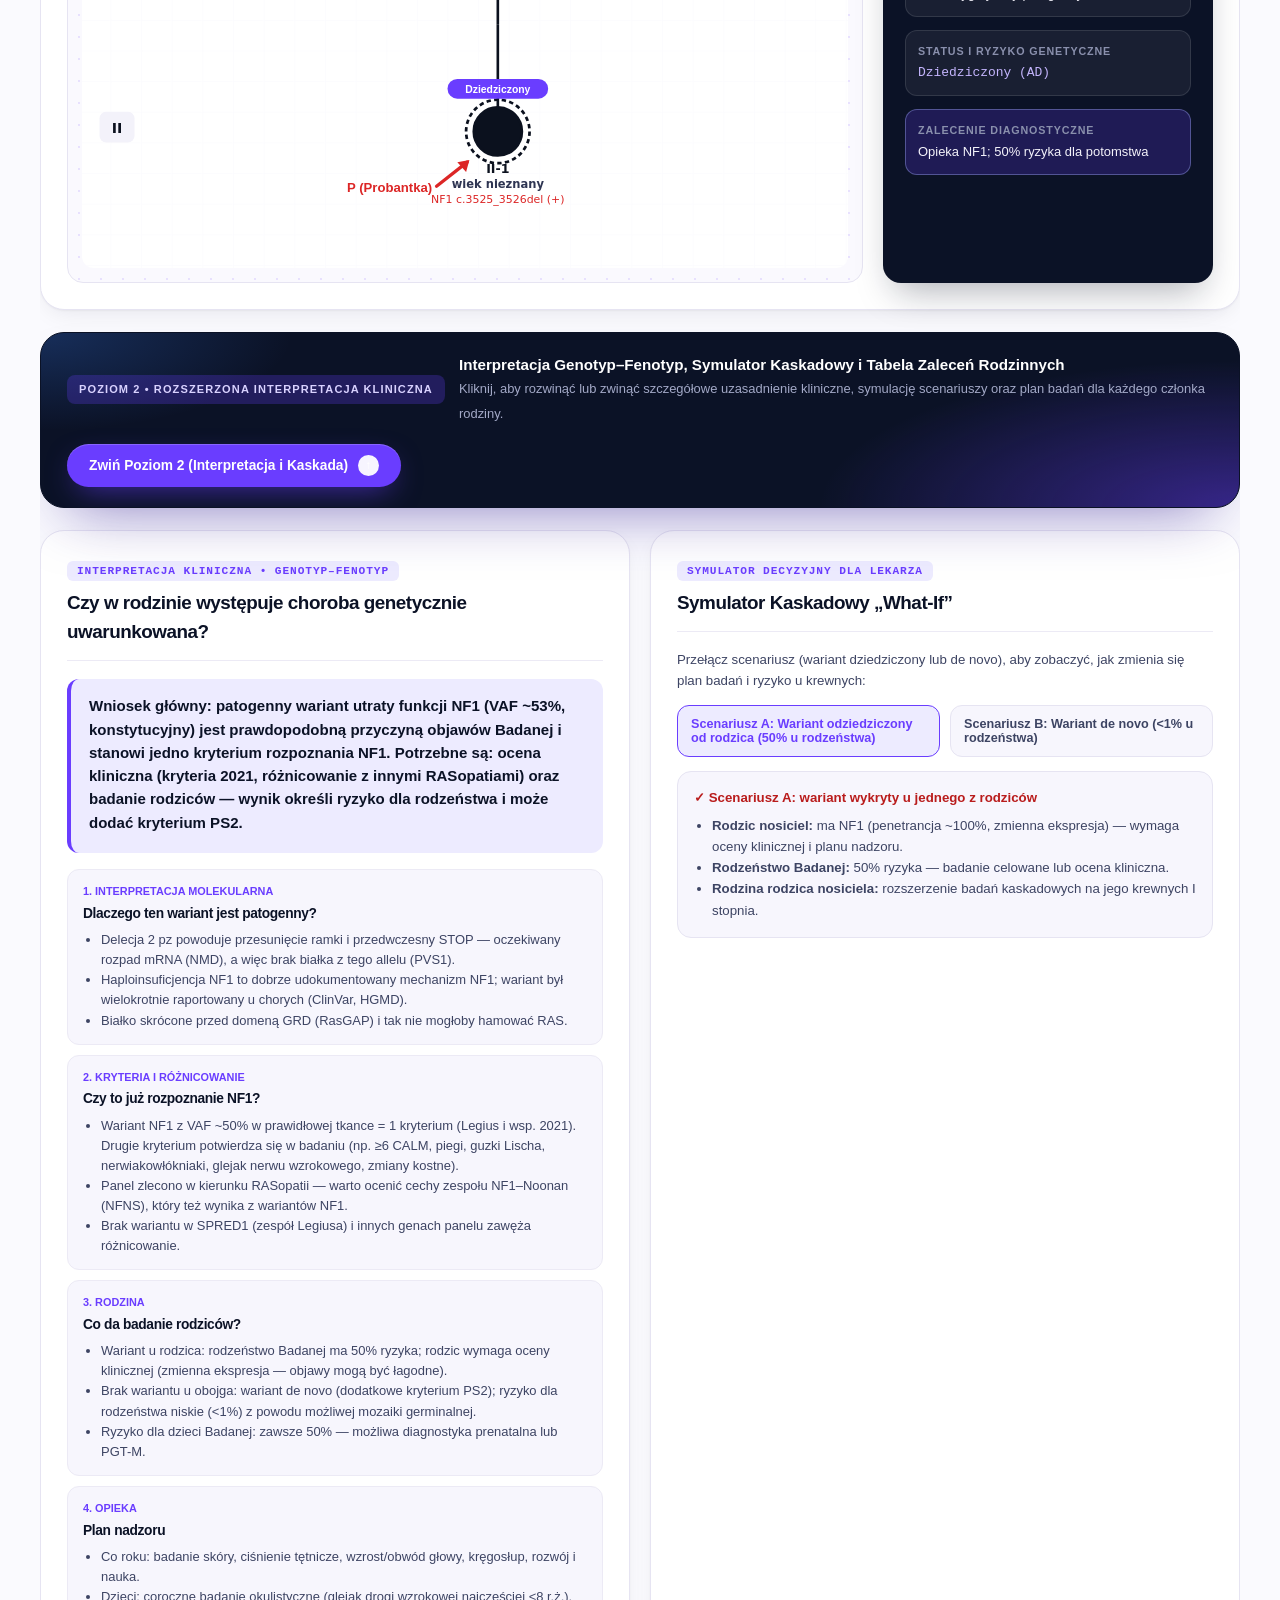
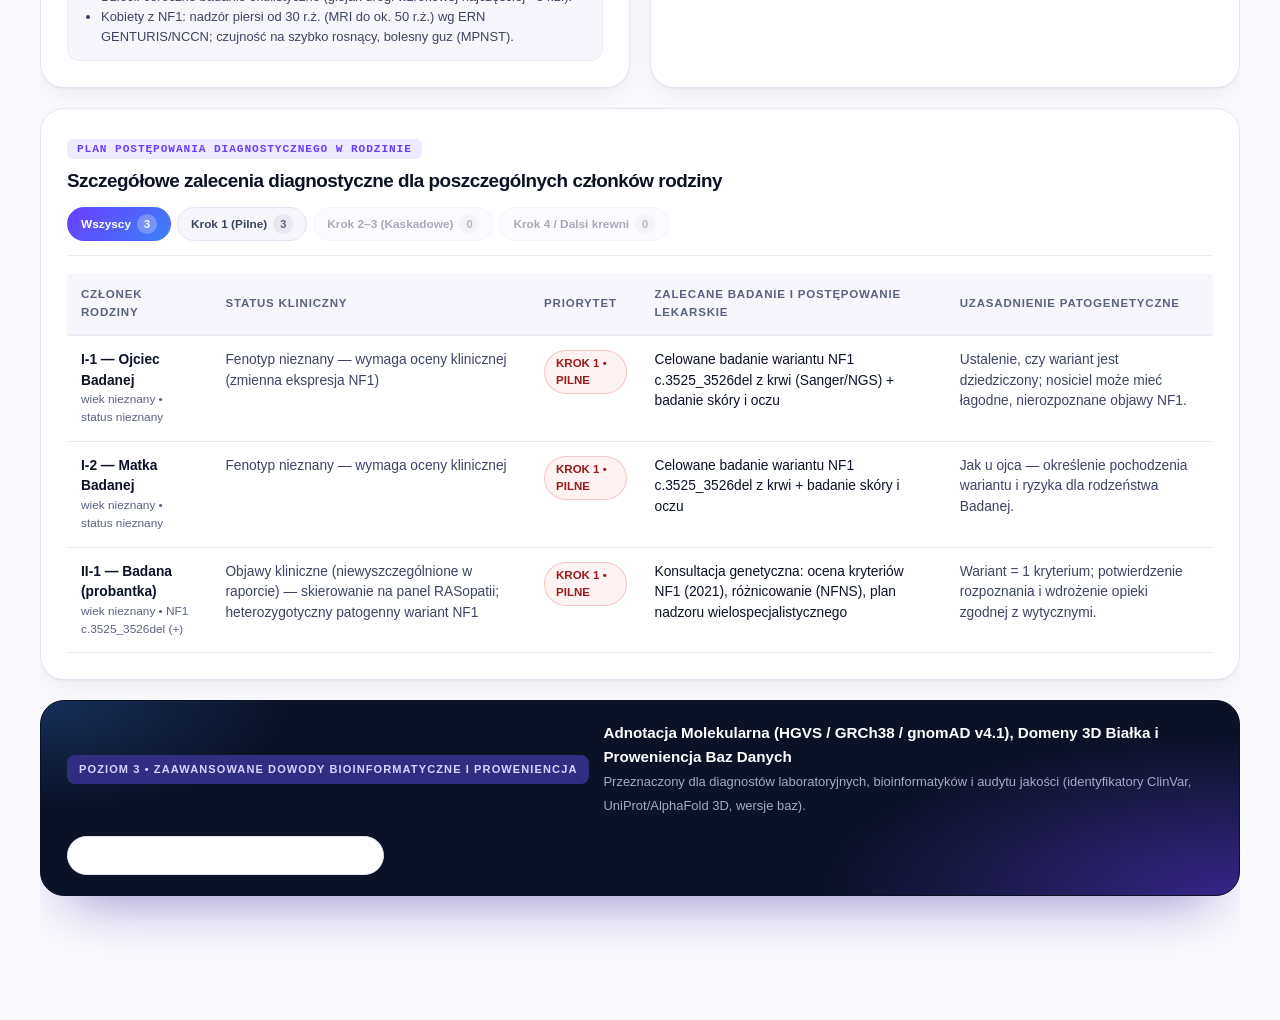
==== commit f8bc2e20: "GenCode — aktualizacja strony (2026-11-08 19:56) Co-Authored-By: Claude Opus 5.5 <noreply@anthropic." ====
--- a/app.html
+++ b/app.html
@@ -3,7 +3,7 @@
 <head>
   <meta charset="UTF-8" />
   <meta name="robots" content="noindex, nofollow">
-  <meta http-equiv="Content-Security-Policy" content="default-src 'self'; script-src 'self' https://esm.sh; style-src 'self' 'unsafe-inline' https://fonts.googleapis.com; font-src https://fonts.gstatic.com; img-src 'self' data: blob:; connect-src 'self' https://esm.sh https://generativelanguage.googleapis.com; object-src 'none'; base-uri 'self'; form-action 'none'">
+  <meta http-equiv="Content-Security-Policy" content="default-src 'self'; script-src 'self' https://esm.sh; style-src 'self' 'unsafe-inline' https://fonts.googleapis.com; font-src https://fonts.gstatic.com; img-src 'self' data: blob:; connect-src 'self' https://esm.sh https://generativelanguage.googleapis.com https://*.workers.dev; object-src 'none'; base-uri 'self'; form-action 'none'">
   <meta name="viewport" content="width=device-width, initial-scale=1.0" />
   <title>GenCode® Workspace</title>
   <meta name="theme-color" content="#0B1226">
@@ -18,7 +18,7 @@
   <link rel="preconnect" href="https://fonts.gstatic.com" crossorigin>
   <link href="https://fonts.googleapis.com/css2?family=Inter:wght@300;400;500;600;700;800&family=JetBrains+Mono:wght@400;500;600;700&display=swap" rel="stylesheet">
   <link rel="stylesheet" href="./styles.css?v=gencode9" />
-  <link rel="stylesheet" href="./theme-landing.css?v=7" />
+  <link rel="stylesheet" href="./theme-landing.css?v=8" />
 </head>
 <body class="mydna-body" data-scroll-dir="down">
   <!-- Top Scroll Progress Bar -->
@@ -75,10 +75,6 @@
           <button type="button" class="mydna-case-chip active" data-load-case="nf1">
             <span>🧠</span>
             <span data-i18n="tpl_nf1_short">Przypadek 1: NF1 (RASopatie)</span>
-          </button>
-          <button type="button" class="mydna-case-chip" data-load-case="pten">
-            <span>🧩</span>
-            <span data-i18n="tpl_pten_short">Przypadek 2: PTEN (zespół Cowdena)</span>
           </button>
         </div>
         </details>
@@ -222,15 +218,8 @@
                     <circle cx="11" cy="11" r="7"/>
                     <path d="M20 20l-3.5-3.5"/>
                   </svg>
-                  <input id="mydna-search-input" type="search" placeholder="Szukaj genu, HGVS lub krewnego (np. I-1, NF1, PTEN)..." autocomplete="off" />
+                  <input id="mydna-search-input" type="search" placeholder="Szukaj genu, HGVS lub krewnego (np. I-1, NF1, c.3525)..." autocomplete="off" />
                 </label>
-
-                <button type="button" class="mydna-bell-btn" id="btn-trigger-case-switch" title="Przełącz przypadek (NF1 ↔ PTEN)">
-                  <svg width="17" height="17" viewBox="0 0 24 24" fill="none" stroke="#1F2937" stroke-width="2">
-                    <path d="M16 3h5v5M4 20L21 3M21 16v5h-5M15 15l6 6M4 4l5 5"/>
-                  </svg>
-                  <span class="mydna-bell-dot"></span>
-                </button>
               </div>
             </div>
 
@@ -1015,9 +1004,6 @@
           <button type="button" class="quick-case-pill" data-load-case="nf1">
             🧠 Przypadek 1: NF1 — nerwiakowłókniakowatość typu 1 (panel RASopatii)
           </button>
-          <button type="button" class="quick-case-pill" data-load-case="pten">
-            🧩 Przypadek 2: PTEN — zespół Cowdena / PHTS
-          </button>
         </div>
       </div>
 
@@ -1028,11 +1014,10 @@
           </label>
           <textarea id="custom-case-textarea" class="form-textarea" placeholder="Wklej treść zadania lub opis pacjenta, np.: Pacjentka 34 l., trzy poronienia samoistne, lub opis rodziny z chorobą monogenową / wariantem HGVS..."></textarea>
 
-          <div style="margin-top: 12px;">
-            <label class="form-label" for="gemini-api-key-input">
-              Opcjonalny klucz Gemini API (dla analizy z modelem gemini-3.8-flash; bez klucza działa deterministyczny silnik reguł klinicznych)
-            </label>
-            <input id="gemini-api-key-input" type="password" class="form-input" placeholder="AIzaSy... (opcjonalnie)" autocomplete="off" spellcheck="false">
+          <div class="gc-ai-box" id="gc-ai-box" hidden>
+            <label class="form-label" for="ai-code-input" data-i18n="ai_code_label">Kod dostępu do analizy AI (otrzymany od autora)</label>
+            <input id="ai-code-input" type="password" class="form-input" autocomplete="off" spellcheck="false" maxlength="80" aria-describedby="ai-code-status">
+            <small id="ai-code-status" class="gc-ai-status" aria-live="polite" data-i18n="ai_code_hint">Bez kodu działa uproszczona analiza lokalna w przeglądarce (bez karty dla pacjenta). Do AI wysyłaj tylko dane zanonimizowane.</small>
           </div>
         </div>
 
@@ -1074,7 +1059,7 @@
   </button>
 
   <script src="./js/ui-enhancements.js?v=6" defer></script>
-  <script type="module" src="./js/app.js?v=gencode16"></script>
+  <script type="module" src="./js/app.js?v=gencode20"></script>
   <!-- Share report with patient -->
   <div id="share-modal" class="modal-backdrop hidden" role="dialog" aria-modal="true" aria-labelledby="share-modal-title">
     <div class="modal-dialog gc-share-dialog">
--- a/theme-landing.css
+++ b/theme-landing.css
@@ -666,3 +666,6 @@
   body.mydna-body .gc-case-menu-cur { flex: 1; max-width: none; }
 }
 @media (min-width: 900px) and (max-width: 960px) { body.mydna-body .diagnostic-table thead th { top: 128px; } }
+.gc-ai-box { margin-top: 12px; }
+.gc-ai-status { display: block; margin-top: 6px; font-size: .8rem; color: var(--text-secondary, #4B5270); line-height: 1.45; }
+.gc-ai-status.is-warn { color: #B45309; font-weight: 600; }
